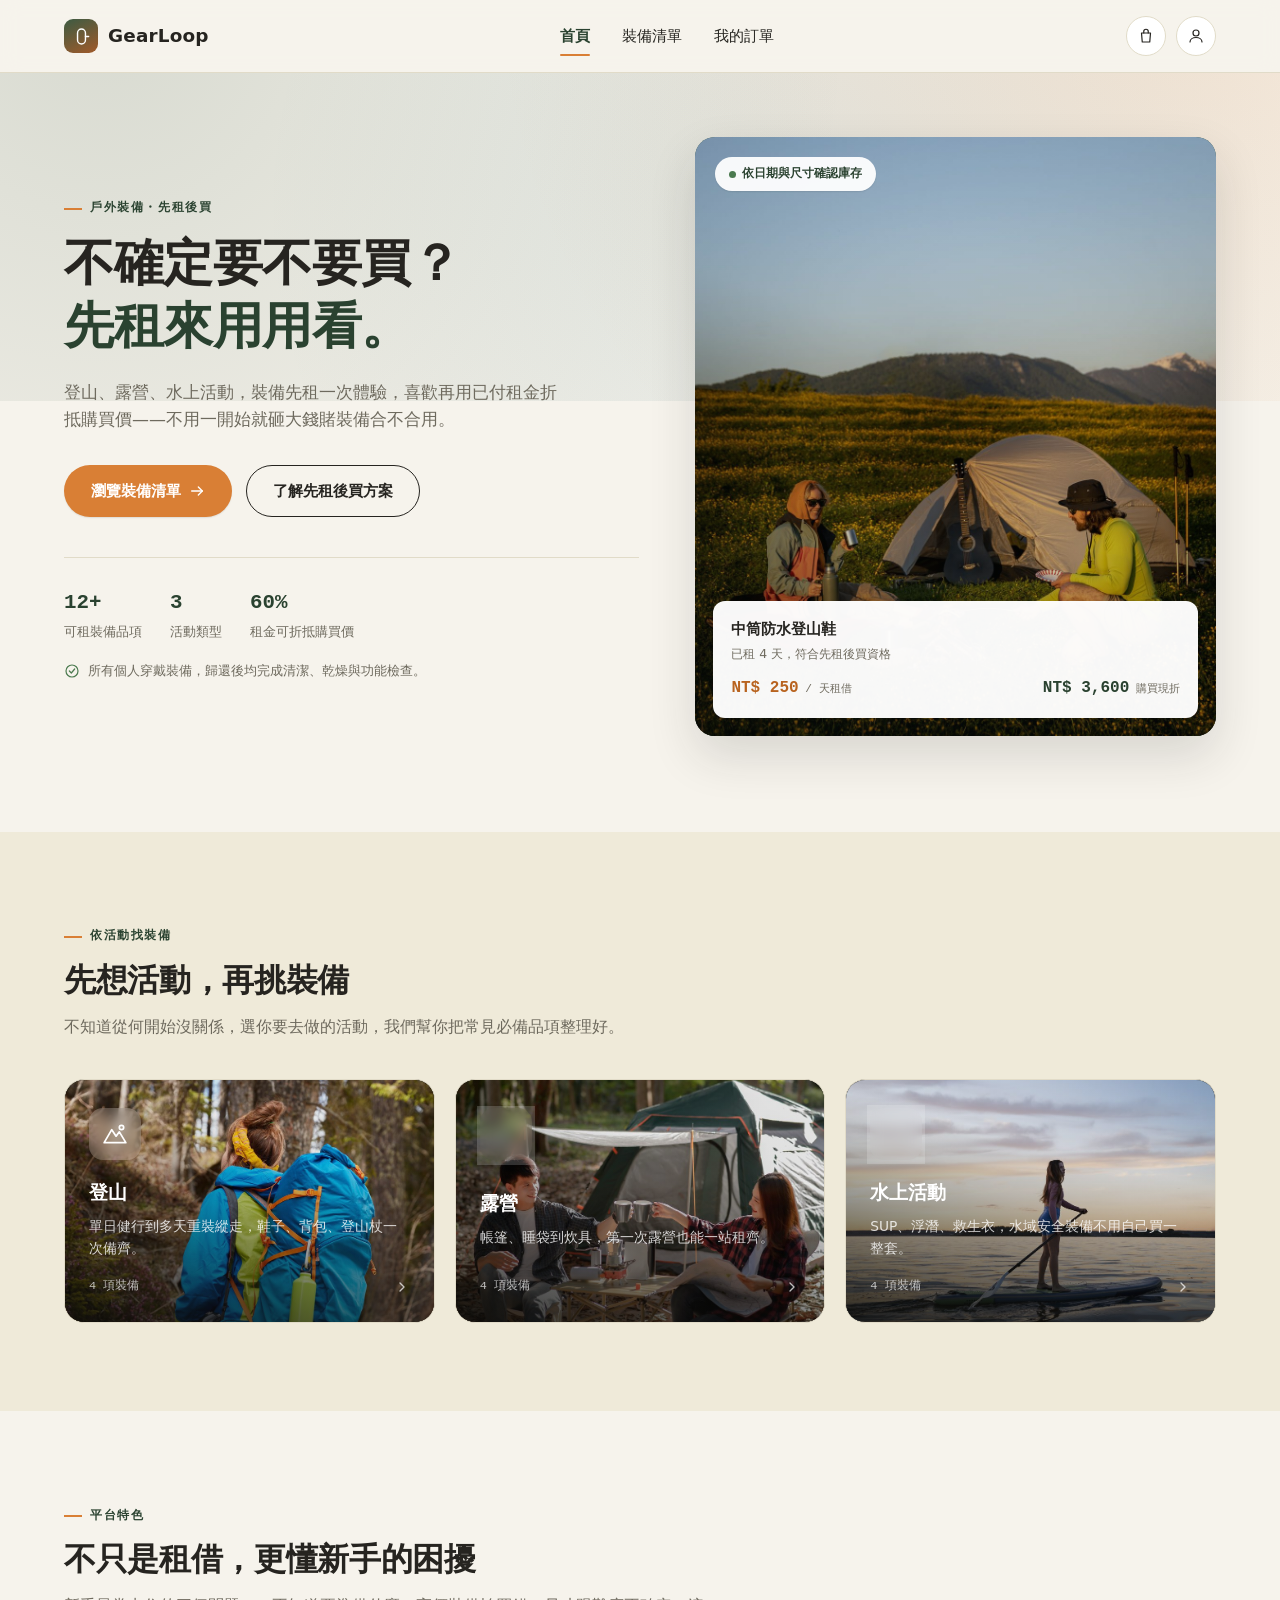
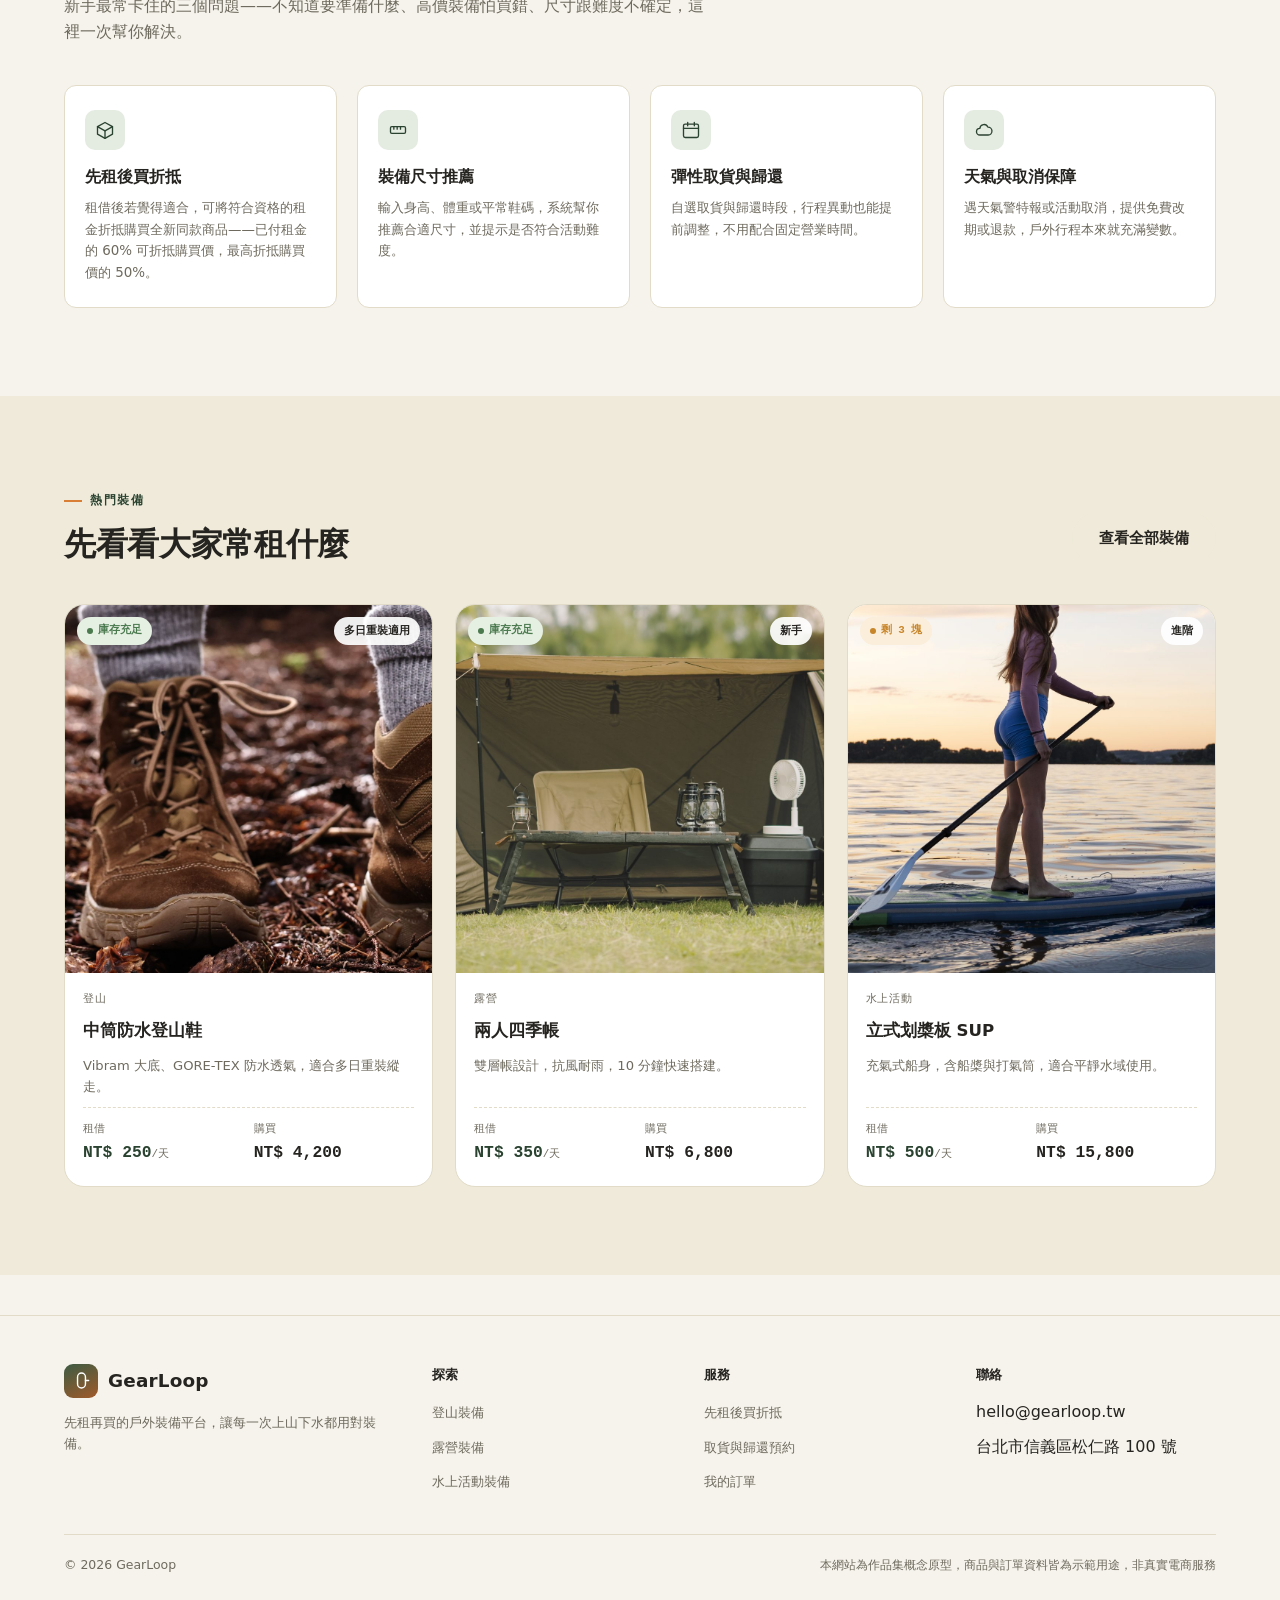
==== index.html @ 6fe9c330 "Add per-size inventory flow, hygiene trust, and a11y pass for boots Core: hiking boots now carry a r" ====
<!DOCTYPE html>
<html lang="zh-Hant">
<head>
<meta charset="UTF-8">
<meta name="viewport" content="width=device-width, initial-scale=1.0">
<link rel="icon" type="image/svg+xml" href="assets/favicon.svg">
<title>GearLoop｜戶外用品先租後買平台</title>
<meta name="description" content="登山、露營、水上活動裝備先租後買。依活動建立裝備清單、租買比價、尺寸推薦、彈性預約取還，讓你用對裝備再決定要不要買。">
<link rel="stylesheet" href="css/style.css">
</head>
<body>

<header class="site-header">
  <div class="container">
    <a href="index.html" class="brand">
      <span class="brand-mark">
        <svg viewBox="0 0 24 24" fill="none" stroke="#fff" stroke-width="1.8" stroke-linecap="round" stroke-linejoin="round"><rect x="7" y="2.5" width="10" height="19" rx="5"/><line x1="17" y1="12" x2="21" y2="12"/></svg>
      </span>
      <span>
        GearLoop
      </span>
    </a>
    <nav class="main-nav">
      <a href="index.html" class="active">首頁</a>
      <a href="gear-list.html">裝備清單</a>
      <a href="account.html">我的訂單</a>
    </nav>
    <div class="header-actions">
      <a href="checkout.html" class="icon-btn" aria-label="購物車／預約清單">
        <svg viewBox="0 0 24 24" fill="none" stroke="currentColor" stroke-width="1.6" stroke-linecap="round" stroke-linejoin="round"><path d="M6 8h12l-1 12H7z"/><path d="M9 8V6a3 3 0 0 1 6 0v2"/></svg>
        <span class="cart-count" data-cart-count>0</span>
      </a>
      <a href="account.html" class="icon-btn" aria-label="會員中心">
        <svg viewBox="0 0 24 24" fill="none" stroke="currentColor" stroke-width="1.6" stroke-linecap="round" stroke-linejoin="round"><circle cx="12" cy="8" r="4"/><path d="M4 20c0-4 4-6 8-6s8 2 8 6"/></svg>
      </a>
      <button class="menu-toggle" aria-label="開啟選單" aria-expanded="false">
        <svg viewBox="0 0 24 24" fill="none" stroke="currentColor" stroke-width="1.6" stroke-linecap="round" stroke-linejoin="round"><line x1="3" y1="6" x2="21" y2="6"/><line x1="3" y1="12" x2="21" y2="12"/><line x1="3" y1="18" x2="21" y2="18"/></svg>
      </button>
    </div>
  </div>
</header>

<main>
  <section class="hero">
    <div class="container">
      <div class="hero-copy">
        <span class="eyebrow">戶外裝備・先租後買</span>
        <h1>不確定要不要買？<br><em>先租來用用看。</em></h1>
        <p class="lede">登山、露營、水上活動，裝備先租一次體驗，喜歡再用已付租金折抵購買價——不用一開始就砸大錢賭裝備合不合用。</p>
        <div class="hero-cta-row">
          <a href="gear-list.html" class="btn btn-primary">
            瀏覽裝備清單
            <svg viewBox="0 0 24 24" fill="none" stroke="currentColor" stroke-width="2" stroke-linecap="round" stroke-linejoin="round" style="width:16px;height:16px"><line x1="4" y1="12" x2="20" y2="12"/><polyline points="14 6 20 12 14 18"/></svg>
          </a>
          <a href="#rent-to-buy" class="btn btn-outline">了解先租後買方案</a>
        </div>
        <div class="hero-trust">
          <div class="hero-trust-item"><span class="num">12+</span><span class="label">可租裝備品項</span></div>
          <div class="hero-trust-item"><span class="num">3</span><span class="label">活動類型</span></div>
          <div class="hero-trust-item"><span class="num">60%</span><span class="label">租金可折抵購買價</span></div>
        </div>
        <p class="hero-hygiene-note">
          <svg viewBox="0 0 24 24" fill="none" stroke="currentColor" stroke-width="1.8" stroke-linecap="round" stroke-linejoin="round"><circle cx="12" cy="12" r="9"/><polyline points="8 12 11 15 16 9"/></svg>
          所有個人穿戴裝備，歸還後均完成清潔、乾燥與功能檢查。
        </p>
      </div>
      <div class="hero-visual">
        <img src="assets/images/hero/hero-lifestyle.jpg" alt="營地夕陽下的登山露營情境" class="hero-photo" loading="eager">
        <div class="hero-photo-scrim"></div>
        <div class="hv-badge">
          <span class="dot"></span> 依日期與尺寸確認庫存
        </div>
        <div class="hv-card">
          <div class="hv-title">中筒防水登山鞋</div>
          <div class="hv-sub">已租 4 天，符合先租後買資格</div>
          <div class="hv-price-row">
            <div>
              <div class="hv-price">NT$ 250<span> / 天租借</span></div>
            </div>
            <div style="text-align:right">
              <div class="hv-price" style="color:var(--color-forest-dark)">NT$ 3,600<span> 購買現折</span></div>
            </div>
          </div>
        </div>
      </div>
    </div>
  </section>

  <section class="section section-alt">
    <div class="container">
      <div class="section-head">
        <span class="eyebrow">依活動找裝備</span>
        <h2>先想活動，再挑裝備</h2>
        <p>不知道從何開始沒關係，選你要去做的活動，我們幫你把常見必備品項整理好。</p>
      </div>
      <div class="activity-grid">
        <a href="gear-list.html?activity=hiking" class="activity-card has-photo" data-activity="hiking">
          <img src="assets/images/activities/activity-hiking.jpg" alt="" class="ac-photo" loading="lazy">
          <div class="ac-overlay"></div>
          <div class="ac-icon"><svg viewBox="0 0 24 24" fill="none" stroke="currentColor" stroke-width="1.6" stroke-linecap="round" stroke-linejoin="round"><path d="M2 20L9 8l4 6 3-4 6 10z"/><circle cx="18" cy="6" r="2"/></svg></div>
          <div>
            <h3>登山</h3>
            <p>單日健行到多天重裝縱走，鞋子、背包、登山杖一次備齊。</p>
          </div>
          <div class="ac-meta">
            <span>4 項裝備</span>
            <span class="ac-arrow"><svg viewBox="0 0 24 24" fill="none" stroke="currentColor" stroke-width="2" stroke-linecap="round" stroke-linejoin="round"><polyline points="9 18 15 12 9 6"/></svg></span>
          </div>
        </a>
        <a href="gear-list.html?activity=camping" class="activity-card has-photo" data-activity="camping">
          <img src="assets/images/activities/activity-camping.jpg" alt="" class="ac-photo" loading="lazy">
          <div class="ac-overlay"></div>
          <div class="ac-icon"><svg viewBox="0 0 24 24" fill="none" stroke="currentColor" stroke-width="1.6" stroke-linecap="round" stroke-linejoin="round"><path d="M3 20L12 4l9 16"/><path d="M8.5 20L12 12l3.5 8"/></svg></div>
          <div>
            <h3>露營</h3>
            <p>帳篷、睡袋到炊具，第一次露營也能一站租齊。</p>
          </div>
          <div class="ac-meta">
            <span>4 項裝備</span>
            <span class="ac-arrow"><svg viewBox="0 0 24 24" fill="none" stroke="currentColor" stroke-width="2" stroke-linecap="round" stroke-linejoin="round"><polyline points="9 18 15 12 9 6"/></svg></span>
          </div>
        </a>
        <a href="gear-list.html?activity=water" class="activity-card has-photo" data-activity="water">
          <img src="assets/images/activities/activity-water.jpg" alt="" class="ac-photo" loading="lazy">
          <div class="ac-overlay"></div>
          <div class="ac-icon"><svg viewBox="0 0 24 24" fill="none" stroke="currentColor" stroke-width="1.6" stroke-linecap="round" stroke-linejoin="round"><path d="M2 15c2-2 4-2 6 0s4 2 6 0 4-2 6 0"/><path d="M2 19c2-2 4-2 6 0s4 2 6 0 4-2 6 0"/></svg></div>
          <div>
            <h3>水上活動</h3>
            <p>SUP、浮潛、救生衣，水域安全裝備不用自己買一整套。</p>
          </div>
          <div class="ac-meta">
            <span>4 項裝備</span>
            <span class="ac-arrow"><svg viewBox="0 0 24 24" fill="none" stroke="currentColor" stroke-width="2" stroke-linecap="round" stroke-linejoin="round"><polyline points="9 18 15 12 9 6"/></svg></span>
          </div>
        </a>
      </div>
    </div>
  </section>

  <section class="section" id="rent-to-buy">
    <div class="container">
      <div class="section-head">
        <span class="eyebrow">平台特色</span>
        <h2>不只是租借，更懂新手的困擾</h2>
        <p>新手最常卡住的三個問題——不知道要準備什麼、高價裝備怕買錯、尺寸跟難度不確定，這裡一次幫你解決。</p>
      </div>
      <div class="feature-grid">
        <div class="feature-card">
          <div class="fc-icon"><svg viewBox="0 0 24 24" fill="none" stroke="currentColor" stroke-width="1.6" stroke-linecap="round" stroke-linejoin="round"><path d="M3 8l9-5 9 5-9 5-9-5z"/><path d="M3 8v9l9 5 9-5V8"/><line x1="12" y1="13" x2="12" y2="22"/></svg></div>
          <h3>先租後買折抵</h3>
          <p>租借後若覺得適合，可將符合資格的租金折抵購買全新同款商品——已付租金的 60% 可折抵購買價，最高折抵購買價的 50%。</p>
        </div>
        <div class="feature-card">
          <div class="fc-icon"><svg viewBox="0 0 24 24" fill="none" stroke="currentColor" stroke-width="1.6" stroke-linecap="round" stroke-linejoin="round"><rect x="3" y="8" width="18" height="8" rx="1.5"/><line x1="7" y1="8" x2="7" y2="11"/><line x1="11" y1="8" x2="11" y2="11"/><line x1="15" y1="8" x2="15" y2="11"/></svg></div>
          <h3>裝備尺寸推薦</h3>
          <p>輸入身高、體重或平常鞋碼，系統幫你推薦合適尺寸，並提示是否符合活動難度。</p>
        </div>
        <div class="feature-card">
          <div class="fc-icon"><svg viewBox="0 0 24 24" fill="none" stroke="currentColor" stroke-width="1.6" stroke-linecap="round" stroke-linejoin="round"><rect x="3" y="5" width="18" height="16" rx="2"/><line x1="3" y1="10" x2="21" y2="10"/><line x1="8" y1="3" x2="8" y2="7"/><line x1="16" y1="3" x2="16" y2="7"/></svg></div>
          <h3>彈性取貨與歸還</h3>
          <p>自選取貨與歸還時段，行程異動也能提前調整，不用配合固定營業時間。</p>
        </div>
        <div class="feature-card">
          <div class="fc-icon"><svg viewBox="0 0 24 24" fill="none" stroke="currentColor" stroke-width="1.6" stroke-linecap="round" stroke-linejoin="round"><path d="M7 18a4 4 0 0 1 0-8 5 5 0 0 1 9.6-1.5A4.5 4.5 0 0 1 17 18H7z"/></svg></div>
          <h3>天氣與取消保障</h3>
          <p>遇天氣警特報或活動取消，提供免費改期或退款，戶外行程本來就充滿變數。</p>
        </div>
      </div>
    </div>
  </section>

  <section class="section section-alt">
    <div class="container">
      <div class="section-head-row" style="margin-bottom: 40px;">
        <div class="section-head" style="margin-bottom:0">
          <span class="eyebrow">熱門裝備</span>
          <h2>先看看大家常租什麼</h2>
        </div>
        <a href="gear-list.html" class="btn btn-ghost">查看全部裝備</a>
      </div>
      <div class="gear-grid" id="homeGearGrid"></div>
    </div>
  </section>
</main>

<footer class="site-footer">
  <div class="container">
    <div class="footer-grid">
      <div class="footer-col">
        <div class="brand" style="margin-bottom:14px">
          <span class="brand-mark">
            <svg viewBox="0 0 24 24" fill="none" stroke="#fff" stroke-width="1.8" stroke-linecap="round" stroke-linejoin="round"><rect x="7" y="2.5" width="10" height="19" rx="5"/><line x1="17" y1="12" x2="21" y2="12"/></svg>
          </span>
          <span>GearLoop</span>
        </div>
        <p>先租再買的戶外裝備平台，讓每一次上山下水都用對裝備。</p>
      </div>
      <div class="footer-col">
        <h4>探索</h4>
        <ul>
          <li><a href="gear-list.html?activity=hiking">登山裝備</a></li>
          <li><a href="gear-list.html?activity=camping">露營裝備</a></li>
          <li><a href="gear-list.html?activity=water">水上活動裝備</a></li>
        </ul>
      </div>
      <div class="footer-col">
        <h4>服務</h4>
        <ul>
          <li><a href="index.html#rent-to-buy">先租後買折抵</a></li>
          <li><a href="checkout.html">取貨與歸還預約</a></li>
          <li><a href="account.html">我的訂單</a></li>
        </ul>
      </div>
      <div class="footer-col">
        <h4>聯絡</h4>
        <ul>
          <li>hello@gearloop.tw</li>
          <li>台北市信義區松仁路 100 號</li>
        </ul>
      </div>
    </div>
    <div class="footer-bottom">
      <span>© 2026 GearLoop</span>
      <span>本網站為作品集概念原型，商品與訂單資料皆為示範用途，非真實電商服務</span>
    </div>
  </div>
</footer>

<script src="js/icons.js"></script>
<script src="js/data.js"></script>
<script src="js/main.js"></script>
<script>
  function gearCardHTML(item) {
    const activity = getActivityById(item.activity);
    const status = stockStatus(item.stock, item.unit);
    return `
      <a href="product.html?id=${item.id}" class="gear-card">
        <div class="gear-thumb${item.photo ? ' has-photo' : ''}" data-activity="${item.activity}">
          ${item.photo ? `<img src="${item.photo}" alt="${item.name}" loading="lazy">` : svgIcon(item.icon)}
          <span class="stock-badge ${status.key}">${status.label}</span>
          <span class="difficulty-badge">${item.difficulty}</span>
        </div>
        <div class="gear-body">
          <span class="gear-activity-tag">${activity.name}</span>
          <h3>${item.name}</h3>
          <p class="gear-desc">${item.desc}</p>
          <div class="price-compare">
            <div class="price-block rent">
              <div class="pb-label">租借</div>
              <div class="pb-value">${formatCurrency(item.rentPricePerDay)}<span class="pb-unit">/天</span></div>
            </div>
            <div class="price-block buy">
              <div class="pb-label">購買</div>
              <div class="pb-value">${formatCurrency(item.buyPrice)}</div>
            </div>
          </div>
        </div>
      </a>
    `;
  }

  const featuredIds = ['hiking-boots', 'tent-2p', 'sup-board'];
  document.getElementById('homeGearGrid').innerHTML = featuredIds
    .map((id) => gearCardHTML(getGearById(id)))
    .join('');
</script>
</body>
</html>
---- css/style.css ----
/* ==========================================================================
   Design tokens
   ========================================================================== */
:root {
  --font-body: "Noto Sans TC", "PingFang TC", "Microsoft JhengHei", system-ui, sans-serif;
  --font-mono: "JetBrains Mono", ui-monospace, "SFMono-Regular", monospace;

  --color-bg: #F6F3EC;
  --color-surface: #FFFFFF;
  --color-surface-alt: #EFEAD9;
  --color-text: #262420;
  --color-muted: #6E6A5E;
  --color-border: #E1DBC8;

  --color-forest: #3C5B43;
  --color-forest-dark: #2A4230;
  --color-forest-soft: #E4EBE1;

  --color-hike: #A15A2A;
  --color-hike-soft: #F3E5D6;

  --color-water: #2C6E7F;
  --color-water-soft: #E1EDEE;

  --color-accent: #D97F35;
  --color-accent-dark: #B8631F;

  --color-success: #4B7A4F;
  --color-success-soft: #E5EFE2;
  --color-warning: #C8862B;
  --color-warning-soft: #FBEEDA;
  --color-danger: #B0472F;
  --color-danger-soft: #F6E4DE;

  --radius-sm: 6px;
  --radius-md: 12px;
  --radius-lg: 20px;

  --shadow-sm: 0 1px 2px rgba(38, 36, 32, 0.06), 0 1px 1px rgba(38, 36, 32, 0.04);
  --shadow-md: 0 8px 24px rgba(38, 36, 32, 0.08);
  --shadow-lg: 0 20px 48px rgba(38, 36, 32, 0.14);

  --container: 1200px;
}

/* ==========================================================================
   Reset
   ========================================================================== */
*, *::before, *::after { box-sizing: border-box; }
html { -webkit-text-size-adjust: 100%; scroll-behavior: smooth; }
body {
  margin: 0;
  font-family: var(--font-body);
  background: var(--color-bg);
  color: var(--color-text);
  line-height: 1.6;
  -webkit-font-smoothing: antialiased;
}
img { max-width: 100%; display: block; }
a { color: inherit; text-decoration: none; }
ul { margin: 0; padding: 0; list-style: none; }
h1, h2, h3, h4, p { margin: 0; }
button, input, select { font: inherit; color: inherit; }
button { cursor: pointer; }

.container {
  width: 100%;
  max-width: var(--container);
  margin: 0 auto;
  padding: 0 24px;
}

.visually-hidden {
  position: absolute;
  width: 1px; height: 1px;
  overflow: hidden;
  clip: rect(0 0 0 0);
  white-space: nowrap;
}

/* ==========================================================================
   Header
   ========================================================================== */
.site-header {
  position: sticky;
  top: 0;
  z-index: 100;
  background: rgba(246, 243, 236, 0.92);
  backdrop-filter: blur(10px);
  border-bottom: 1px solid var(--color-border);
}
.site-header .container {
  display: flex;
  align-items: center;
  justify-content: space-between;
  height: 72px;
}
.brand {
  display: flex;
  align-items: center;
  gap: 10px;
  font-weight: 700;
  font-size: 1.15rem;
  letter-spacing: 0.01em;
}
.brand-mark {
  width: 34px; height: 34px;
  border-radius: 9px;
  background: linear-gradient(155deg, var(--color-forest), var(--color-hike));
  display: flex;
  align-items: center;
  justify-content: center;
  flex-shrink: 0;
}
.brand-mark svg { width: 19px; height: 19px; stroke: #fff; }

.main-nav {
  display: flex;
  align-items: center;
  gap: 32px;
}
.main-nav a {
  font-size: 0.95rem;
  color: var(--color-text);
  position: relative;
  padding: 4px 0;
}
.main-nav a.active { color: var(--color-forest-dark); font-weight: 700; }
.main-nav a.active::after {
  content: "";
  position: absolute;
  left: 0; right: 0; bottom: -4px;
  height: 2px;
  background: var(--color-accent);
  border-radius: 2px;
}

.header-actions { display: flex; align-items: center; gap: 10px; }
.icon-btn {
  width: 40px; height: 40px;
  border-radius: 50%;
  border: 1px solid var(--color-border);
  background: var(--color-surface);
  display: flex; align-items: center; justify-content: center;
  position: relative;
}
.icon-btn svg { width: 18px; height: 18px; stroke: var(--color-text); }
.cart-count {
  position: absolute;
  top: -4px; right: -4px;
  background: var(--color-accent);
  color: #fff;
  font-family: var(--font-mono);
  font-size: 0.62rem;
  min-width: 17px; height: 17px;
  border-radius: 50%;
  display: flex; align-items: center; justify-content: center;
  padding: 0 3px;
}

.menu-toggle {
  display: none;
  width: 40px; height: 40px;
  border-radius: 50%;
  border: 1px solid var(--color-border);
  background: var(--color-surface);
  align-items: center;
  justify-content: center;
}
.menu-toggle svg { width: 18px; height: 18px; stroke: var(--color-text); }

/* ==========================================================================
   Buttons
   ========================================================================== */
.btn {
  display: inline-flex;
  align-items: center;
  justify-content: center;
  gap: 8px;
  padding: 13px 26px;
  border-radius: 999px;
  font-size: 0.95rem;
  font-weight: 700;
  border: 1px solid transparent;
  transition: transform 0.15s ease, box-shadow 0.15s ease, background 0.15s ease;
  white-space: nowrap;
}
.btn:active { transform: translateY(1px); }
.btn-primary { background: var(--color-accent); color: #fff; box-shadow: var(--shadow-sm); }
.btn-primary:hover { background: var(--color-accent-dark); }
.btn-forest { background: var(--color-forest); color: #fff; }
.btn-forest:hover { background: var(--color-forest-dark); }
.btn-outline { background: transparent; border-color: var(--color-text); color: var(--color-text); }
.btn-outline:hover { background: var(--color-text); color: #fff; }
.btn-ghost { background: var(--color-surface-alt); color: var(--color-text); }
.btn-ghost:hover { background: var(--color-border); }
.btn-block { width: 100%; }
.btn-sm { padding: 9px 18px; font-size: 0.85rem; }
.btn[disabled] { opacity: 0.5; cursor: not-allowed; }

/* ==========================================================================
   Sections
   ========================================================================== */
.section { padding: 88px 0; }
.section-alt { background: var(--color-surface-alt); }
.section-tight { padding: 56px 0; }

.section-head { max-width: 640px; margin: 0 0 40px; }
.eyebrow {
  font-family: var(--font-mono);
  font-size: 0.72rem;
  font-weight: 600;
  letter-spacing: 0.14em;
  text-transform: uppercase;
  color: var(--color-forest-dark);
  display: inline-flex;
  align-items: center;
  gap: 8px;
  margin-bottom: 14px;
}
.eyebrow::before { content: ""; width: 18px; height: 2px; background: var(--color-accent); display: inline-block; }
.section-head h2 { font-size: 2rem; line-height: 1.25; letter-spacing: -0.01em; }
.section-head p { margin-top: 14px; color: var(--color-muted); font-size: 1rem; }
.section-head-row {
  display: flex;
  align-items: flex-end;
  justify-content: space-between;
  gap: 24px;
  flex-wrap: wrap;
}

/* ==========================================================================
   Hero
   ========================================================================== */
.hero {
  position: relative;
  padding: 64px 0 96px;
  overflow: hidden;
}
.hero::before {
  content: "";
  position: absolute;
  inset: -20% -10% auto -10%;
  height: 480px;
  background:
    radial-gradient(circle at 15% 20%, rgba(60, 91, 67, 0.16), transparent 55%),
    radial-gradient(circle at 85% 10%, rgba(217, 127, 53, 0.14), transparent 50%),
    radial-gradient(circle at 60% 60%, rgba(44, 110, 127, 0.10), transparent 55%);
  pointer-events: none;
}
.hero .container {
  position: relative;
  display: grid;
  grid-template-columns: 1.05fr 0.95fr;
  gap: 56px;
  align-items: center;
}
.hero-copy h1 {
  font-size: clamp(2.1rem, 4vw, 3.1rem);
  line-height: 1.28;
  letter-spacing: -0.01em;
  font-weight: 800;
}
.hero-copy h1 em { color: var(--color-forest-dark); font-style: normal; }
.hero-copy p.lede {
  margin-top: 20px;
  font-size: 1.06rem;
  color: var(--color-muted);
  max-width: 46ch;
}
.hero-cta-row { display: flex; gap: 14px; margin-top: 32px; flex-wrap: wrap; }
.hero-trust {
  display: flex;
  gap: 28px;
  margin-top: 40px;
  padding-top: 28px;
  border-top: 1px solid var(--color-border);
  flex-wrap: wrap;
}
.hero-trust-item { display: flex; flex-direction: column; gap: 2px; }
.hero-trust-item .num { font-family: var(--font-mono); font-weight: 700; font-size: 1.3rem; color: var(--color-forest-dark); }
.hero-trust-item .label { font-size: 0.8rem; color: var(--color-muted); }

.hero-hygiene-note {
  display: flex;
  align-items: center;
  gap: 8px;
  margin-top: 18px;
  font-size: 0.82rem;
  color: var(--color-muted);
}
.hero-hygiene-note svg { width: 16px; height: 16px; stroke: var(--color-success); flex-shrink: 0; }

.hero-visual {
  position: relative;
  aspect-ratio: 4 / 4.6;
  border-radius: var(--radius-lg);
  background: linear-gradient(160deg, var(--color-forest) 0%, #294636 55%, #1d3226 100%);
  overflow: hidden;
  box-shadow: var(--shadow-lg);
}
.hero-visual .hero-photo {
  position: absolute;
  inset: 0;
  width: 100%;
  height: 100%;
  object-fit: cover;
}
.hero-visual .hero-photo-scrim {
  position: absolute;
  inset: 0;
  background: linear-gradient(200deg, rgba(15, 20, 15, 0.05) 40%, rgba(10, 15, 10, 0.55) 100%);
}
.hero-visual .terrain {
  position: absolute; inset: 0;
  opacity: 0.55;
}
.hero-visual .hv-badge {
  position: absolute;
  top: 20px; left: 20px;
  background: rgba(255,255,255,0.94);
  border-radius: 999px;
  padding: 8px 14px;
  font-family: var(--font-mono);
  font-size: 0.72rem;
  font-weight: 600;
  color: var(--color-forest-dark);
  display: flex; align-items: center; gap: 6px;
  box-shadow: var(--shadow-sm);
}
.hv-badge .dot { width: 7px; height: 7px; border-radius: 50%; background: var(--color-success); }
.hero-visual .hv-card {
  position: absolute;
  right: 18px;
  bottom: 18px;
  left: 18px;
  background: rgba(255,255,255,0.97);
  border-radius: var(--radius-md);
  padding: 16px 18px;
  box-shadow: var(--shadow-md);
}
.hv-card .hv-title { font-weight: 700; font-size: 0.95rem; }
.hv-card .hv-sub { font-size: 0.78rem; color: var(--color-muted); margin-top: 3px; }
.hv-card .hv-price-row { display: flex; justify-content: space-between; align-items: baseline; margin-top: 12px; }
.hv-card .hv-price { font-family: var(--font-mono); font-weight: 700; color: var(--color-accent-dark); }
.hv-card .hv-price span { font-size: 0.7rem; color: var(--color-muted); font-weight: 400; }

/* ==========================================================================
   Activity cards
   ========================================================================== */
.activity-grid {
  display: grid;
  grid-template-columns: repeat(3, 1fr);
  gap: 20px;
}
.activity-card {
  position: relative;
  border-radius: var(--radius-lg);
  padding: 28px 24px 26px;
  min-height: 220px;
  display: flex;
  flex-direction: column;
  justify-content: space-between;
  overflow: hidden;
  border: 1px solid var(--color-border);
  transition: transform 0.18s ease, box-shadow 0.18s ease;
}
.activity-card:hover { transform: translateY(-4px); box-shadow: var(--shadow-md); }
.activity-card[data-activity="hiking"] { background: linear-gradient(160deg, var(--color-hike-soft), #fff 70%); }
.activity-card[data-activity="camping"] { background: linear-gradient(160deg, var(--color-forest-soft), #fff 70%); }
.activity-card[data-activity="water"] { background: linear-gradient(160deg, var(--color-water-soft), #fff 70%); }
.activity-card .ac-icon {
  width: 52px; height: 52px;
  border-radius: 14px;
  display: flex; align-items: center; justify-content: center;
  background: rgba(255,255,255,0.75);
  box-shadow: var(--shadow-sm);
}
.activity-card .ac-icon svg { width: 26px; height: 26px; }
.activity-card[data-activity="hiking"] .ac-icon svg { stroke: var(--color-hike); }
.activity-card[data-activity="camping"] .ac-icon svg { stroke: var(--color-forest); }
.activity-card[data-activity="water"] .ac-icon svg { stroke: var(--color-water); }
.activity-card h3 { font-size: 1.2rem; margin-top: 18px; }
.activity-card p { font-size: 0.86rem; color: var(--color-muted); margin-top: 6px; }
.activity-card .ac-meta {
  margin-top: 18px;
  display: flex;
  justify-content: space-between;
  align-items: center;
  font-family: var(--font-mono);
  font-size: 0.74rem;
  color: var(--color-muted);
}
.activity-card .ac-arrow { display: inline-flex; }
.activity-card .ac-arrow svg { width: 16px; height: 16px; transition: transform 0.15s ease; }
.activity-card:hover .ac-arrow svg { transform: translateX(3px); }

.activity-card.has-photo { background: #14140f; color: #fff; }
.activity-card.has-photo .ac-photo {
  position: absolute;
  inset: 0;
  width: 100%;
  height: 100%;
  object-fit: cover;
  z-index: 0;
  transition: transform 0.4s ease;
}
.activity-card.has-photo:hover .ac-photo { transform: scale(1.05); }
.activity-card.has-photo .ac-overlay {
  position: absolute;
  inset: 0;
  z-index: 1;
  background: linear-gradient(195deg, rgba(15, 15, 13, 0.08) 32%, rgba(12, 12, 10, 0.86) 100%);
}
.activity-card.has-photo .ac-icon,
.activity-card.has-photo h3,
.activity-card.has-photo p,
.activity-card.has-photo .ac-meta {
  position: relative;
  z-index: 2;
}
.activity-card.has-photo .ac-icon { background: rgba(255, 255, 255, 0.18); backdrop-filter: blur(6px); }
.activity-card.has-photo .ac-icon svg { stroke: #fff; }
.activity-card.has-photo p { color: rgba(255, 255, 255, 0.8); }
.activity-card.has-photo .ac-meta { color: rgba(255, 255, 255, 0.72); }

/* ==========================================================================
   Feature list (value props)
   ========================================================================== */
.feature-grid {
  display: grid;
  grid-template-columns: repeat(4, 1fr);
  gap: 20px;
}
.feature-card {
  background: var(--color-surface);
  border: 1px solid var(--color-border);
  border-radius: var(--radius-md);
  padding: 24px 20px;
}
.feature-card .fc-icon {
  width: 40px; height: 40px;
  border-radius: 10px;
  background: var(--color-forest-soft);
  display: flex; align-items: center; justify-content: center;
  margin-bottom: 14px;
}
.feature-card .fc-icon svg { width: 20px; height: 20px; stroke: var(--color-forest-dark); }
.feature-card h3 { font-size: 1rem; }
.feature-card p { font-size: 0.84rem; color: var(--color-muted); margin-top: 8px; }

/* ==========================================================================
   Tabs (activity filter)
   ========================================================================== */
.filter-bar {
  display: flex;
  align-items: center;
  justify-content: space-between;
  gap: 20px;
  flex-wrap: wrap;
  margin-bottom: 32px;
}
.tab-group {
  display: inline-flex;
  gap: 6px;
  background: var(--color-surface-alt);
  padding: 6px;
  border-radius: 999px;
}
.tab-btn {
  border: none;
  background: transparent;
  padding: 9px 18px;
  border-radius: 999px;
  font-size: 0.88rem;
  font-weight: 600;
  color: var(--color-muted);
}
.tab-btn.active { background: var(--color-forest); color: #fff; }
.result-count { font-family: var(--font-mono); font-size: 0.8rem; color: var(--color-muted); }

.sort-select {
  border: 1px solid var(--color-border);
  background: var(--color-surface);
  border-radius: 999px;
  padding: 9px 16px;
  font-size: 0.85rem;
}

/* ==========================================================================
   Gear cards
   ========================================================================== */
.gear-grid {
  display: grid;
  grid-template-columns: repeat(3, 1fr);
  gap: 22px;
}
.gear-card {
  background: var(--color-surface);
  border: 1px solid var(--color-border);
  border-radius: var(--radius-lg);
  overflow: hidden;
  display: flex;
  flex-direction: column;
  transition: box-shadow 0.18s ease, transform 0.18s ease;
}
.gear-card:hover { box-shadow: var(--shadow-md); transform: translateY(-3px); }
.gear-thumb {
  position: relative;
  aspect-ratio: 4 / 3;
  display: flex;
  align-items: center;
  justify-content: center;
}
.gear-thumb svg { width: 44%; height: 44%; }
.gear-thumb[data-activity="hiking"] { background: linear-gradient(155deg, var(--color-hike-soft), #f8f2ea); }
.gear-thumb[data-activity="camping"] { background: linear-gradient(155deg, var(--color-forest-soft), #f2f6f0); }
.gear-thumb[data-activity="water"] { background: linear-gradient(155deg, var(--color-water-soft), #eef5f6); }
.gear-thumb[data-activity="hiking"] svg { stroke: var(--color-hike); }
.gear-thumb[data-activity="camping"] svg { stroke: var(--color-forest); }
.gear-thumb[data-activity="water"] svg { stroke: var(--color-water); }

.gear-thumb.has-photo { background: var(--color-surface-alt); }
.gear-thumb.has-photo img {
  width: 100%;
  height: 100%;
  object-fit: cover;
}

.stock-badge {
  position: absolute;
  top: 12px; left: 12px;
  font-family: var(--font-mono);
  font-size: 0.68rem;
  font-weight: 600;
  padding: 5px 10px;
  border-radius: 999px;
  display: inline-flex;
  align-items: center;
  gap: 5px;
}
.stock-badge::before { content: ""; width: 6px; height: 6px; border-radius: 50%; }
.stock-badge.in-stock { background: var(--color-success-soft); color: var(--color-success); }
.stock-badge.in-stock::before { background: var(--color-success); }
.stock-badge.low-stock { background: var(--color-warning-soft); color: var(--color-warning); }
.stock-badge.low-stock::before { background: var(--color-warning); }
.stock-badge.out-stock { background: var(--color-danger-soft); color: var(--color-danger); }
.stock-badge.out-stock::before { background: var(--color-danger); }

.difficulty-badge {
  position: absolute;
  top: 12px; right: 12px;
  background: rgba(255,255,255,0.92);
  font-size: 0.68rem;
  font-weight: 600;
  padding: 5px 10px;
  border-radius: 999px;
  color: var(--color-text);
  white-space: nowrap;
  max-width: calc(100% - 24px);
  overflow: hidden;
  text-overflow: ellipsis;
}

.gear-body { padding: 18px 18px 20px; display: flex; flex-direction: column; gap: 10px; flex: 1; }
.gear-activity-tag { font-family: var(--font-mono); font-size: 0.68rem; letter-spacing: 0.06em; color: var(--color-muted); text-transform: uppercase; }
.gear-body h3 { font-size: 1.04rem; }
.gear-desc { font-size: 0.82rem; color: var(--color-muted); }

.price-compare {
  display: flex;
  gap: 10px;
  margin-top: auto;
  padding-top: 12px;
  border-top: 1px dashed var(--color-border);
}
.price-block { flex: 1; }
.price-block .pb-label { font-size: 0.7rem; color: var(--color-muted); }
.price-block .pb-value { font-family: var(--font-mono); font-weight: 700; font-size: 1.02rem; margin-top: 2px; }
.price-block.rent .pb-value { color: var(--color-forest-dark); }
.price-block.buy .pb-value { color: var(--color-text); }
.price-block .pb-unit { font-size: 0.68rem; font-weight: 400; color: var(--color-muted); }

.gear-card-footer { padding: 0 18px 18px; }

/* ==========================================================================
   Badges / tags generic
   ========================================================================== */
.tag {
  display: inline-flex;
  align-items: center;
  gap: 6px;
  font-size: 0.74rem;
  font-weight: 600;
  padding: 4px 10px;
  border-radius: 999px;
  background: var(--color-surface-alt);
  color: var(--color-text);
}

/* ==========================================================================
   Product detail page
   ========================================================================== */
.product-layout {
  display: grid;
  grid-template-columns: 1.05fr 0.95fr;
  gap: 56px;
  align-items: flex-start;
}
.product-gallery-main {
  aspect-ratio: 1 / 1;
  border-radius: var(--radius-lg);
  display: flex; align-items: center; justify-content: center;
  position: relative;
  overflow: hidden;
}
.product-gallery-main svg { width: 40%; height: 40%; }
.product-gallery-main.has-photo img {
  width: 100%;
  height: 100%;
  object-fit: cover;
}
.product-thumbs { display: flex; gap: 10px; margin-top: 12px; }
.product-thumb {
  width: 64px; height: 64px;
  border-radius: var(--radius-sm);
  border: 2px solid transparent;
  display: flex; align-items: center; justify-content: center;
}
.product-thumb.active { border-color: var(--color-forest); }
.product-thumb svg { width: 46%; height: 46%; }

.product-info .breadcrumb { font-size: 0.8rem; color: var(--color-muted); margin-bottom: 14px; }
.product-info .breadcrumb a { color: var(--color-muted); }
.product-info .breadcrumb a:hover { color: var(--color-text); }
.product-info h1 { font-size: 1.8rem; line-height: 1.3; }
.product-tags { display: flex; gap: 8px; margin-top: 12px; flex-wrap: wrap; }
.product-info .lede { color: var(--color-muted); margin-top: 14px; font-size: 0.94rem; }

.mode-toggle {
  display: inline-flex;
  margin-top: 24px;
  background: var(--color-surface-alt);
  border-radius: 999px;
  padding: 5px;
  gap: 4px;
}
.mode-btn {
  border: none;
  background: transparent;
  padding: 10px 22px;
  border-radius: 999px;
  font-weight: 700;
  font-size: 0.88rem;
  color: var(--color-muted);
}
.mode-btn.active { background: var(--color-forest); color: #fff; }

.price-panel {
  margin-top: 20px;
  border: 1px solid var(--color-border);
  border-radius: var(--radius-md);
  padding: 20px;
  background: var(--color-surface);
}
.price-panel .pp-row { display: flex; justify-content: space-between; align-items: center; }
.price-panel .pp-total .pp-num { font-family: var(--font-mono); font-size: 1.7rem; font-weight: 800; color: var(--color-accent-dark); }
.price-panel .pp-total .pp-unit { font-size: 0.78rem; color: var(--color-muted); }
.price-panel .pp-note { font-size: 0.78rem; color: var(--color-muted); margin-top: 6px; }

.form-row { margin-top: 18px; }
.form-row label { display: block; font-size: 0.82rem; font-weight: 600; margin-bottom: 8px; }
.date-range { display: flex; gap: 12px; }
.date-range .field { flex: 1; }
input[type="date"], input[type="number"], select.input {
  width: 100%;
  border: 1px solid var(--color-border);
  background: var(--color-surface);
  border-radius: var(--radius-sm);
  padding: 11px 12px;
  font-size: 0.92rem;
}
.field-hint { font-size: 0.74rem; color: var(--color-muted); margin-top: 6px; }

.size-tool {
  margin-top: 8px;
  border: 1px solid var(--color-border);
  border-radius: var(--radius-md);
  padding: 18px;
  background: var(--color-surface-alt);
}
.size-tool-grid { display: grid; grid-template-columns: 1fr 1fr; gap: 12px; }
.size-result {
  margin-top: 14px;
  padding: 14px 16px;
  border-radius: var(--radius-sm);
  background: var(--color-surface);
  border: 1px solid var(--color-border);
  display: none;
}
.size-result.show { display: block; }
.size-result .sr-badge {
  font-family: var(--font-mono);
  font-weight: 800;
  font-size: 1.3rem;
  color: var(--color-forest-dark);
}
.size-result p { font-size: 0.82rem; color: var(--color-muted); margin-top: 4px; }

.stock-status-row {
  display: flex;
  align-items: center;
  gap: 8px;
  margin-top: 18px;
  font-size: 0.85rem;
}

.cta-row { display: flex; gap: 12px; margin-top: 24px; }

.boot-extras { margin-top: 44px; display: flex; flex-direction: column; gap: 32px; }
.boot-extras .spec-table { margin-top: 0; }

.spec-table { margin-top: 44px; }
.spec-table table { width: 100%; border-collapse: collapse; }
.spec-table td { padding: 12px 0; border-bottom: 1px solid var(--color-border); font-size: 0.88rem; }
.spec-table td:first-child { color: var(--color-muted); width: 160px; }

/* ==========================================================================
   Checkout page
   ========================================================================== */
.checkout-layout {
  display: grid;
  grid-template-columns: 1.4fr 1fr;
  gap: 40px;
  align-items: flex-start;
}
.panel {
  background: var(--color-surface);
  border: 1px solid var(--color-border);
  border-radius: var(--radius-lg);
  padding: 26px;
  margin-bottom: 20px;
}
.panel h2 { font-size: 1.1rem; }
.panel-desc { font-size: 0.82rem; color: var(--color-muted); margin-top: 4px; }

.radio-card-group { display: grid; grid-template-columns: 1fr 1fr; gap: 12px; margin-top: 16px; }
.radio-card {
  border: 1px solid var(--color-border);
  border-radius: var(--radius-md);
  padding: 14px 16px;
  cursor: pointer;
  position: relative;
}
.radio-card input { position: absolute; opacity: 0; }
.radio-card.selected { border-color: var(--color-forest); background: var(--color-forest-soft); }
.radio-card .rc-title { font-weight: 700; font-size: 0.9rem; }
.radio-card .rc-sub { font-size: 0.76rem; color: var(--color-muted); margin-top: 3px; }

.policy-banner {
  display: flex;
  gap: 14px;
  padding: 18px;
  border-radius: var(--radius-md);
  background: var(--color-water-soft);
  border: 1px solid rgba(44, 110, 127, 0.22);
}
.policy-banner .pb-icon {
  width: 34px; height: 34px;
  border-radius: 9px;
  background: rgba(255,255,255,0.7);
  display: flex; align-items: center; justify-content: center;
  flex-shrink: 0;
}
.policy-banner .pb-icon svg { width: 18px; height: 18px; stroke: var(--color-water); }
.policy-banner h3 { font-size: 0.92rem; color: var(--color-water); }
.policy-banner ul { margin-top: 8px; display: flex; flex-direction: column; gap: 6px; }
.policy-banner li { font-size: 0.8rem; color: var(--color-text); padding-left: 14px; position: relative; }
.policy-banner li::before { content: "—"; position: absolute; left: 0; color: var(--color-water); }
.policy-banner > div > p { font-size: 0.85rem; color: var(--color-text); margin-top: 8px; line-height: 1.6; }
.policy-banner > div > p:first-of-type { margin-top: 6px; }

.policy-banner.tone-success { background: var(--color-success-soft); border-color: rgba(75, 122, 79, 0.25); }
.policy-banner.tone-success .pb-icon svg { stroke: var(--color-success); }
.policy-banner.tone-success h3 { color: var(--color-success); }
.policy-banner.tone-success li::before { color: var(--color-success); }

.checkbox-row {
  display: flex;
  align-items: flex-start;
  gap: 10px;
  margin-top: 16px;
  font-size: 0.84rem;
  line-height: 1.5;
  color: var(--color-muted);
  cursor: pointer;
}
.checkbox-row input[type="checkbox"] {
  width: 18px; height: 18px;
  margin-top: 2px;
  accent-color: var(--color-forest);
  flex-shrink: 0;
  cursor: pointer;
}

.order-summary { position: sticky; top: 96px; }
.summary-line-item { display: flex; gap: 12px; padding: 14px 0; border-bottom: 1px solid var(--color-border); }
.summary-line-item .sli-thumb {
  width: 52px; height: 52px;
  border-radius: var(--radius-sm);
  flex-shrink: 0;
  display: flex; align-items: center; justify-content: center;
}
.summary-line-item .sli-thumb svg { width: 55%; height: 55%; }
.summary-line-item .sli-body { flex: 1; }
.summary-line-item .sli-title { font-size: 0.88rem; font-weight: 600; }
.summary-line-item .sli-meta { font-size: 0.74rem; color: var(--color-muted); margin-top: 2px; }
.summary-line-item .sli-price { font-family: var(--font-mono); font-size: 0.86rem; font-weight: 700; white-space: nowrap; }

.summary-totals { margin-top: 16px; display: flex; flex-direction: column; gap: 10px; }
.summary-totals .st-row { display: flex; justify-content: space-between; font-size: 0.86rem; color: var(--color-muted); }
.summary-totals .st-row.grand { font-size: 1.05rem; font-weight: 800; color: var(--color-text); padding-top: 10px; border-top: 1px solid var(--color-border); }
.summary-totals .st-row.grand .st-num { font-family: var(--font-mono); color: var(--color-accent-dark); }
.summary-totals .st-row .st-discount { color: var(--color-forest-dark); }

.deposit-note { margin-top: 16px; font-size: 0.76rem; color: var(--color-muted); background: var(--color-surface-alt); border-radius: var(--radius-sm); padding: 12px; }

/* ==========================================================================
   Account / orders page
   ========================================================================== */
.account-layout { display: grid; grid-template-columns: 240px 1fr; gap: 40px; align-items: flex-start; }
.account-side {
  background: var(--color-surface);
  border: 1px solid var(--color-border);
  border-radius: var(--radius-lg);
  padding: 22px;
  position: sticky;
  top: 96px;
}
.account-profile { display: flex; align-items: center; gap: 12px; padding-bottom: 18px; border-bottom: 1px solid var(--color-border); margin-bottom: 16px; }
.avatar {
  width: 46px; height: 46px;
  border-radius: 50%;
  background: linear-gradient(155deg, var(--color-forest), var(--color-hike));
  display: flex; align-items: center; justify-content: center;
  color: #fff; font-weight: 700;
}
.account-profile .name { font-weight: 700; font-size: 0.94rem; }
.account-profile .email { font-size: 0.75rem; color: var(--color-muted); }
.side-nav a {
  display: flex;
  align-items: center;
  gap: 10px;
  padding: 10px 12px;
  border-radius: var(--radius-sm);
  font-size: 0.88rem;
  color: var(--color-muted);
}
.side-nav a.active { background: var(--color-forest-soft); color: var(--color-forest-dark); font-weight: 700; }
.side-nav a svg { width: 16px; height: 16px; }

.order-card {
  background: var(--color-surface);
  border: 1px solid var(--color-border);
  border-radius: var(--radius-lg);
  padding: 22px;
  margin-bottom: 18px;
}
.order-card-head { display: flex; justify-content: space-between; align-items: flex-start; flex-wrap: wrap; gap: 10px; }
.order-card-head .oc-id { font-family: var(--font-mono); font-size: 0.76rem; color: var(--color-muted); }
.order-card-head .oc-date { font-size: 0.82rem; color: var(--color-muted); margin-top: 2px; }
.status-pill {
  font-size: 0.74rem;
  font-weight: 700;
  padding: 5px 12px;
  border-radius: 999px;
}
.status-pill.renting { background: var(--color-water-soft); color: var(--color-water); }
.status-pill.done { background: var(--color-success-soft); color: var(--color-success); }
.status-pill.pending { background: var(--color-warning-soft); color: var(--color-warning); }

.order-item-row { display: flex; gap: 14px; padding: 16px 0; border-top: 1px solid var(--color-border); margin-top: 16px; }
.order-item-row .oi-thumb { width: 58px; height: 58px; border-radius: var(--radius-sm); display: flex; align-items: center; justify-content: center; flex-shrink: 0; }
.order-item-row .oi-thumb svg { width: 55%; height: 55%; }
.order-item-row .oi-title { font-weight: 700; font-size: 0.92rem; }
.order-item-row .oi-meta { font-size: 0.78rem; color: var(--color-muted); margin-top: 3px; }

.credit-bar-wrap { margin-top: 10px; }
.credit-bar-label { display: flex; justify-content: space-between; font-size: 0.74rem; color: var(--color-muted); margin-bottom: 5px; }
.credit-bar { height: 6px; border-radius: 999px; background: var(--color-border); overflow: hidden; }
.credit-bar-fill { height: 100%; background: linear-gradient(90deg, var(--color-forest), var(--color-accent)); border-radius: 999px; }

.checklist { margin-top: 14px; display: flex; flex-direction: column; gap: 8px; }
.checklist-item {
  display: flex;
  align-items: center;
  justify-content: space-between;
  padding: 10px 14px;
  border-radius: var(--radius-sm);
  background: var(--color-surface-alt);
  font-size: 0.84rem;
}
.condition-select {
  border: 1px solid var(--color-border);
  border-radius: 999px;
  padding: 5px 12px;
  font-size: 0.76rem;
  background: var(--color-surface);
}

/* ==========================================================================
   Footer
   ========================================================================== */
.site-footer { border-top: 1px solid var(--color-border); padding: 48px 0 28px; margin-top: 40px; }
.footer-grid { display: grid; grid-template-columns: 1.4fr 1fr 1fr 1fr; gap: 32px; }
.footer-col h4 { font-size: 0.84rem; margin-bottom: 14px; }
.footer-col ul { display: flex; flex-direction: column; gap: 9px; }
.footer-col a, .footer-col p { font-size: 0.84rem; color: var(--color-muted); }
.footer-col a:hover { color: var(--color-text); }
.footer-bottom {
  margin-top: 40px;
  padding-top: 20px;
  border-top: 1px solid var(--color-border);
  display: flex;
  justify-content: space-between;
  font-size: 0.78rem;
  color: var(--color-muted);
  flex-wrap: wrap;
  gap: 10px;
}

/* ==========================================================================
   Toast (add to booking confirmation)
   ========================================================================== */
.toast {
  position: fixed;
  bottom: 24px;
  left: 50%;
  transform: translateX(-50%) translateY(20px);
  background: var(--color-forest-dark);
  color: #fff;
  padding: 14px 22px;
  border-radius: 999px;
  font-size: 0.86rem;
  font-weight: 600;
  box-shadow: var(--shadow-lg);
  opacity: 0;
  pointer-events: none;
  transition: opacity 0.2s ease, transform 0.2s ease;
  z-index: 300;
  display: flex;
  align-items: center;
  gap: 8px;
}
.toast.show { opacity: 1; transform: translateX(-50%) translateY(0); pointer-events: auto; }

/* ==========================================================================
   Empty state
   ========================================================================== */
.empty-state { text-align: center; padding: 60px 20px; color: var(--color-muted); }
.empty-state svg { width: 44px; height: 44px; stroke: var(--color-muted); margin: 0 auto 16px; }

/* ==========================================================================
   Responsive
   ========================================================================== */
@media (max-width: 960px) {
  .hero .container { grid-template-columns: 1fr; }
  .hero-visual { max-width: 420px; margin: 0 auto; }
  .activity-grid { grid-template-columns: 1fr; }
  .feature-grid { grid-template-columns: repeat(2, 1fr); }
  .gear-grid { grid-template-columns: repeat(2, 1fr); }
  .product-layout { grid-template-columns: 1fr; }
  .checkout-layout { grid-template-columns: 1fr; }
  .order-summary { position: static; }
  .account-layout { grid-template-columns: 1fr; }
  .account-side { position: static; }
  .footer-grid { grid-template-columns: 1fr 1fr; }
}

@media (max-width: 720px) {
  .main-nav { display: none; }
  .menu-toggle { display: flex; }
  .main-nav.open {
    display: flex;
    position: absolute;
    top: 72px; left: 0; right: 0;
    background: var(--color-surface);
    border-bottom: 1px solid var(--color-border);
    flex-direction: column;
    padding: 16px 24px 24px;
    gap: 4px;
    box-shadow: var(--shadow-md);
  }
  .main-nav.open a { padding: 10px 0; width: 100%; }
  .section { padding: 60px 0; }
  .feature-grid { grid-template-columns: 1fr; }
  .gear-grid { grid-template-columns: 1fr; }
  .radio-card-group { grid-template-columns: 1fr; }
  .date-range { flex-direction: column; }
  .size-tool-grid { grid-template-columns: 1fr; }
}

@media (max-width: 480px) {
  .hero-trust { gap: 18px; }
  .footer-grid { grid-template-columns: 1fr; }
  .footer-bottom { flex-direction: column; }
}
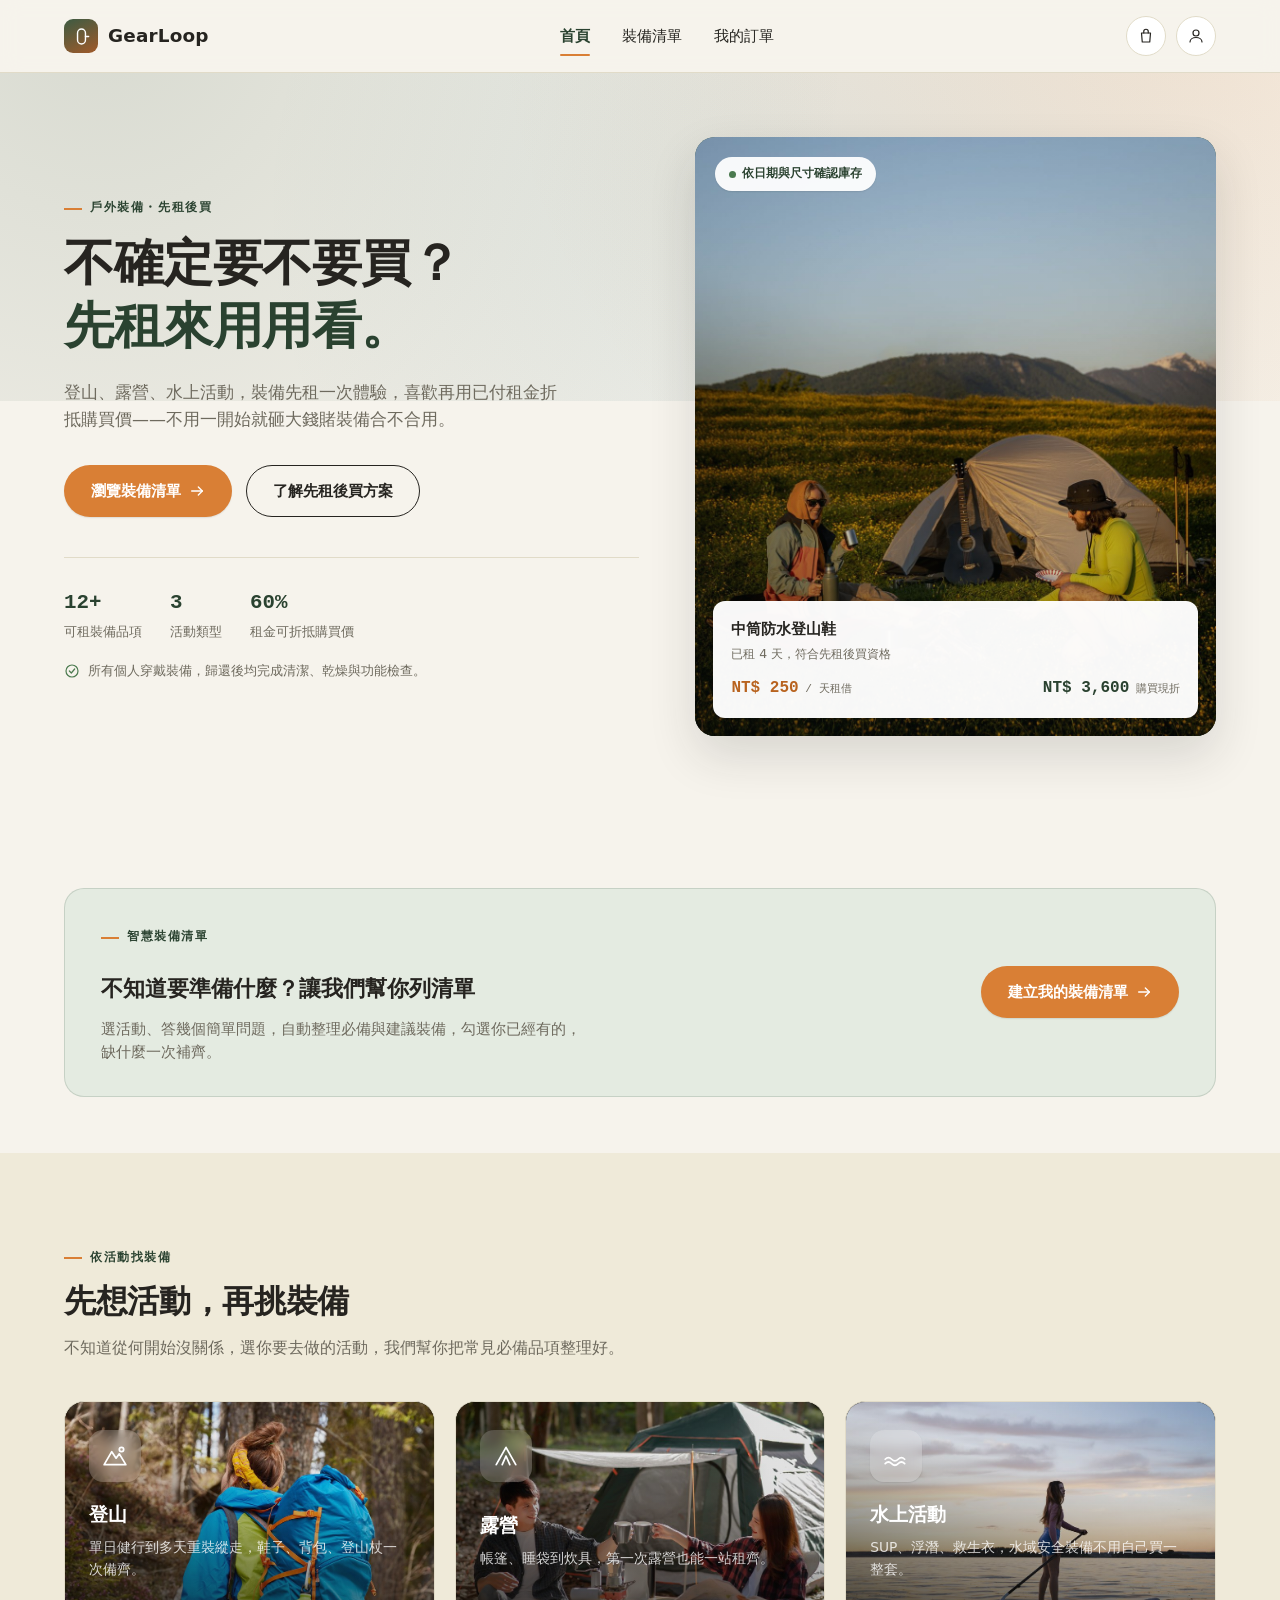
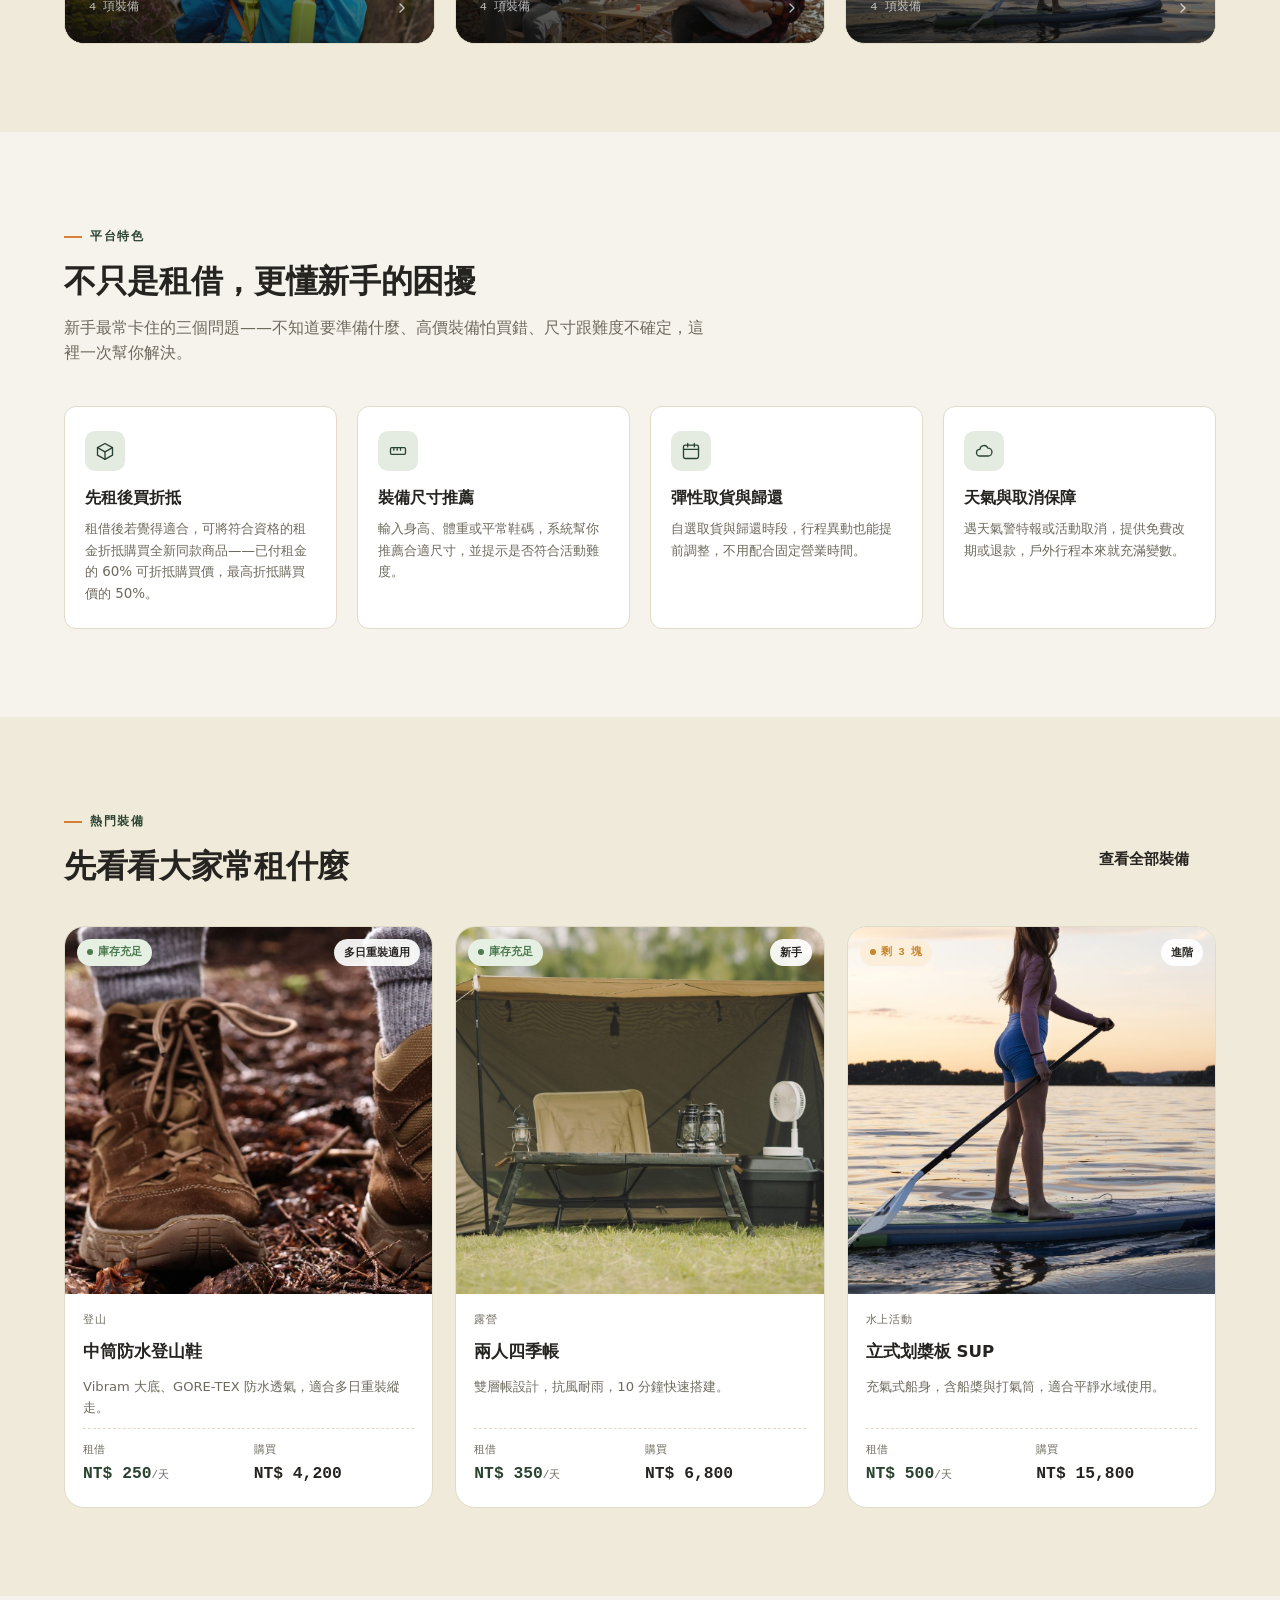
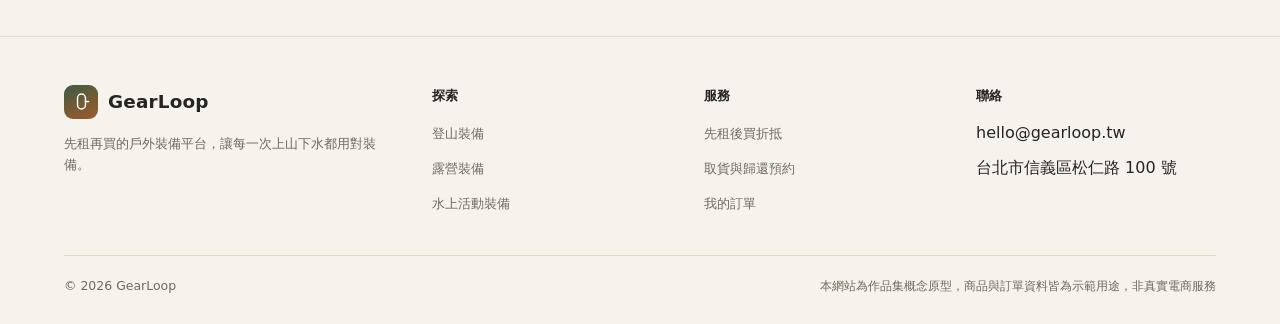
==== commit 06cde19a: "Add smart gear checklist, rent-vs-buy calc, size profile, order timeline, and gear compatibility war" ====
--- a/index.html
+++ b/index.html
@@ -86,6 +86,22 @@
     </div>
   </section>
 
+  <section class="section-tight">
+    <div class="container">
+      <div class="checklist-cta-panel">
+        <div>
+          <span class="eyebrow">智慧裝備清單</span>
+          <h2>不知道要準備什麼？讓我們幫你列清單</h2>
+          <p>選活動、答幾個簡單問題，自動整理必備與建議裝備，勾選你已經有的，缺什麼一次補齊。</p>
+        </div>
+        <a href="checklist.html" class="btn btn-primary">
+          建立我的裝備清單
+          <svg viewBox="0 0 24 24" fill="none" stroke="currentColor" stroke-width="2" stroke-linecap="round" stroke-linejoin="round" style="width:16px;height:16px"><line x1="4" y1="12" x2="20" y2="12"/><polyline points="14 6 20 12 14 18"/></svg>
+        </a>
+      </div>
+    </div>
+  </section>
+
   <section class="section section-alt">
     <div class="container">
       <div class="section-head">
--- a/css/style.css
+++ b/css/style.css
@@ -829,6 +829,7 @@
    Account / orders page
    ========================================================================== */
 .account-layout { display: grid; grid-template-columns: 240px 1fr; gap: 40px; align-items: flex-start; }
+.account-main { min-width: 0; }
 .account-side {
   background: var(--color-surface);
   border: 1px solid var(--color-border);
@@ -959,6 +960,178 @@
    ========================================================================== */
 .empty-state { text-align: center; padding: 60px 20px; color: var(--color-muted); }
 .empty-state svg { width: 44px; height: 44px; stroke: var(--color-muted); margin: 0 auto 16px; }
+
+/* ==========================================================================
+   Checklist CTA panel (home / gear-list entry points)
+   ========================================================================== */
+.checklist-cta-panel {
+  display: flex;
+  align-items: center;
+  justify-content: space-between;
+  gap: 24px;
+  flex-wrap: wrap;
+  background: var(--color-forest-soft);
+  border: 1px solid rgba(60, 91, 67, 0.18);
+  border-radius: var(--radius-lg);
+  padding: 32px 36px;
+}
+.checklist-cta-panel h2 { font-size: 1.4rem; margin-top: 10px; }
+.checklist-cta-panel p { font-size: 0.92rem; color: var(--color-muted); margin-top: 10px; max-width: 52ch; }
+.checklist-cta-panel .btn { flex-shrink: 0; }
+.checklist-cta-compact { padding: 20px 24px; margin-bottom: 28px; }
+.checklist-cta-compact p { margin-top: 0; }
+
+/* ==========================================================================
+   Checklist wizard (checklist.html)
+   ========================================================================== */
+.wizard-steps {
+  display: flex;
+  gap: 8px;
+  margin-bottom: 32px;
+}
+.wizard-step {
+  flex: 1;
+  padding: 12px 16px;
+  border-radius: var(--radius-sm);
+  background: var(--color-surface-alt);
+  font-size: 0.82rem;
+  font-weight: 600;
+  color: var(--color-muted);
+  display: flex;
+  align-items: center;
+  gap: 10px;
+}
+.wizard-step .ws-num {
+  width: 22px; height: 22px;
+  border-radius: 50%;
+  background: var(--color-border);
+  display: flex; align-items: center; justify-content: center;
+  font-family: var(--font-mono);
+  font-size: 0.72rem;
+  color: var(--color-text);
+  flex-shrink: 0;
+}
+.wizard-step.active { background: var(--color-forest-soft); color: var(--color-forest-dark); }
+.wizard-step.active .ws-num { background: var(--color-forest); color: #fff; }
+.wizard-step.done { color: var(--color-forest-dark); }
+.wizard-step.done .ws-num { background: var(--color-success); color: #fff; }
+
+.checklist-activity-grid {
+  display: grid;
+  grid-template-columns: repeat(3, 1fr);
+  gap: 18px;
+}
+.checklist-activity-card {
+  text-align: left;
+  background: var(--color-surface);
+  border: 1px solid var(--color-border);
+  border-radius: var(--radius-md);
+  padding: 22px;
+  font-family: inherit;
+  transition: border-color 0.15s ease, transform 0.15s ease, box-shadow 0.15s ease;
+}
+.checklist-activity-card:hover { border-color: var(--color-forest); transform: translateY(-2px); box-shadow: var(--shadow-sm); }
+.checklist-activity-card .ac-icon {
+  width: 44px; height: 44px;
+  border-radius: 12px;
+  background: var(--color-forest-soft);
+  display: flex; align-items: center; justify-content: center;
+  margin-bottom: 14px;
+}
+.checklist-activity-card .ac-icon svg { width: 22px; height: 22px; stroke: var(--color-forest-dark); }
+.checklist-activity-card h3 { font-size: 1.02rem; }
+.checklist-activity-card p { font-size: 0.82rem; color: var(--color-muted); margin-top: 6px; }
+
+.completion-panel { margin-bottom: 24px; }
+.completion-row {
+  display: flex;
+  align-items: flex-start;
+  justify-content: space-between;
+  gap: 20px;
+  flex-wrap: wrap;
+}
+.completion-badge { text-align: right; flex-shrink: 0; }
+.completion-pct { font-family: var(--font-mono); font-size: 1.8rem; font-weight: 800; color: var(--color-forest-dark); }
+.completion-label { font-size: 0.76rem; color: var(--color-muted); margin-top: 2px; }
+.completion-bar { height: 8px; border-radius: 999px; background: var(--color-border); overflow: hidden; margin-top: 18px; }
+.completion-bar-fill { height: 100%; background: linear-gradient(90deg, var(--color-forest), var(--color-accent)); border-radius: 999px; transition: width 0.3s ease; }
+
+.checklist-group { margin-bottom: 28px; }
+.checklist-group-title { font-size: 1rem; margin-bottom: 12px; }
+.checklist-group-body { display: flex; flex-direction: column; gap: 10px; }
+.checklist-row {
+  display: flex;
+  align-items: center;
+  gap: 14px;
+  background: var(--color-surface);
+  border: 1px solid var(--color-border);
+  border-radius: var(--radius-md);
+  padding: 12px 16px;
+  cursor: pointer;
+}
+.checklist-row input[type="checkbox"] {
+  width: 20px; height: 20px;
+  accent-color: var(--color-forest);
+  flex-shrink: 0;
+  cursor: pointer;
+}
+.checklist-row .cr-thumb {
+  width: 48px; height: 48px;
+  border-radius: var(--radius-sm);
+  flex-shrink: 0;
+  display: flex; align-items: center; justify-content: center;
+}
+.checklist-row .cr-thumb svg { width: 55%; height: 55%; }
+.checklist-row .cr-body { flex: 1; min-width: 0; }
+.checklist-row .cr-title { font-size: 0.92rem; font-weight: 600; }
+.checklist-row .cr-meta { font-size: 0.76rem; color: var(--color-muted); margin-top: 2px; }
+.checklist-row.owned { background: var(--color-forest-soft); border-color: rgba(60,91,67,0.25); }
+.checklist-row.owned .cr-title { text-decoration: line-through; color: var(--color-muted); }
+
+/* ==========================================================================
+   Rent vs buy comparison (product.html)
+   ========================================================================== */
+.rvb-compare { display: flex; gap: 24px; }
+.rvb-col { flex: 1; }
+.rvb-num { font-family: var(--font-mono); font-weight: 700; font-size: 1.2rem; margin-top: 4px; }
+
+/* ==========================================================================
+   Order timeline (account.html)
+   ========================================================================== */
+.order-timeline {
+  display: flex;
+  align-items: flex-start;
+  margin: 18px 0;
+  overflow-x: auto;
+  padding-bottom: 4px;
+  min-width: 0;
+  max-width: 100%;
+}
+.ot-step { display: flex; flex-direction: column; align-items: center; gap: 8px; min-width: 74px; }
+.ot-dot {
+  width: 26px; height: 26px;
+  border-radius: 50%;
+  background: var(--color-surface-alt);
+  border: 2px solid var(--color-border);
+  display: flex; align-items: center; justify-content: center;
+  flex-shrink: 0;
+}
+.ot-dot svg { width: 14px; height: 14px; stroke: #fff; }
+.ot-dot-num { font-family: var(--font-mono); font-size: 0.68rem; color: var(--color-muted); }
+.ot-label { font-size: 0.68rem; color: var(--color-muted); text-align: center; line-height: 1.3; }
+.ot-step.done .ot-dot { background: var(--color-success); border-color: var(--color-success); }
+.ot-step.done .ot-label { color: var(--color-text); }
+.ot-step.current .ot-dot { background: var(--color-forest); border-color: var(--color-forest); }
+.ot-step.current .ot-dot-num { color: #fff; }
+.ot-step.current .ot-label { color: var(--color-forest-dark); font-weight: 700; }
+.ot-connector { flex: 1; height: 2px; background: var(--color-border); margin-top: 13px; min-width: 16px; }
+
+/* ==========================================================================
+   Warning-tone policy banner (checkout compatibility reminders)
+   ========================================================================== */
+.policy-banner.tone-warning { background: var(--color-warning-soft); border-color: rgba(200, 134, 43, 0.3); }
+.policy-banner.tone-warning .pb-icon svg { stroke: var(--color-warning); }
+.policy-banner.tone-warning h3 { color: var(--color-warning); }
 
 /* ==========================================================================
    Responsive
@@ -975,6 +1148,7 @@
   .account-layout { grid-template-columns: 1fr; }
   .account-side { position: static; }
   .footer-grid { grid-template-columns: 1fr 1fr; }
+  .checklist-activity-grid { grid-template-columns: repeat(2, 1fr); }
 }
 
 @media (max-width: 720px) {
@@ -998,10 +1172,16 @@
   .radio-card-group { grid-template-columns: 1fr; }
   .date-range { flex-direction: column; }
   .size-tool-grid { grid-template-columns: 1fr; }
+  .checklist-activity-grid { grid-template-columns: 1fr; }
+  .checklist-cta-panel { padding: 24px; }
+  .wizard-steps { flex-direction: column; }
+  .rvb-compare { flex-direction: column; gap: 12px; }
 }
 
 @media (max-width: 480px) {
   .hero-trust { gap: 18px; }
   .footer-grid { grid-template-columns: 1fr; }
   .footer-bottom { flex-direction: column; }
-}
+  .checklist-row { flex-wrap: wrap; }
+  .checklist-row .btn { margin-left: auto; }
+}
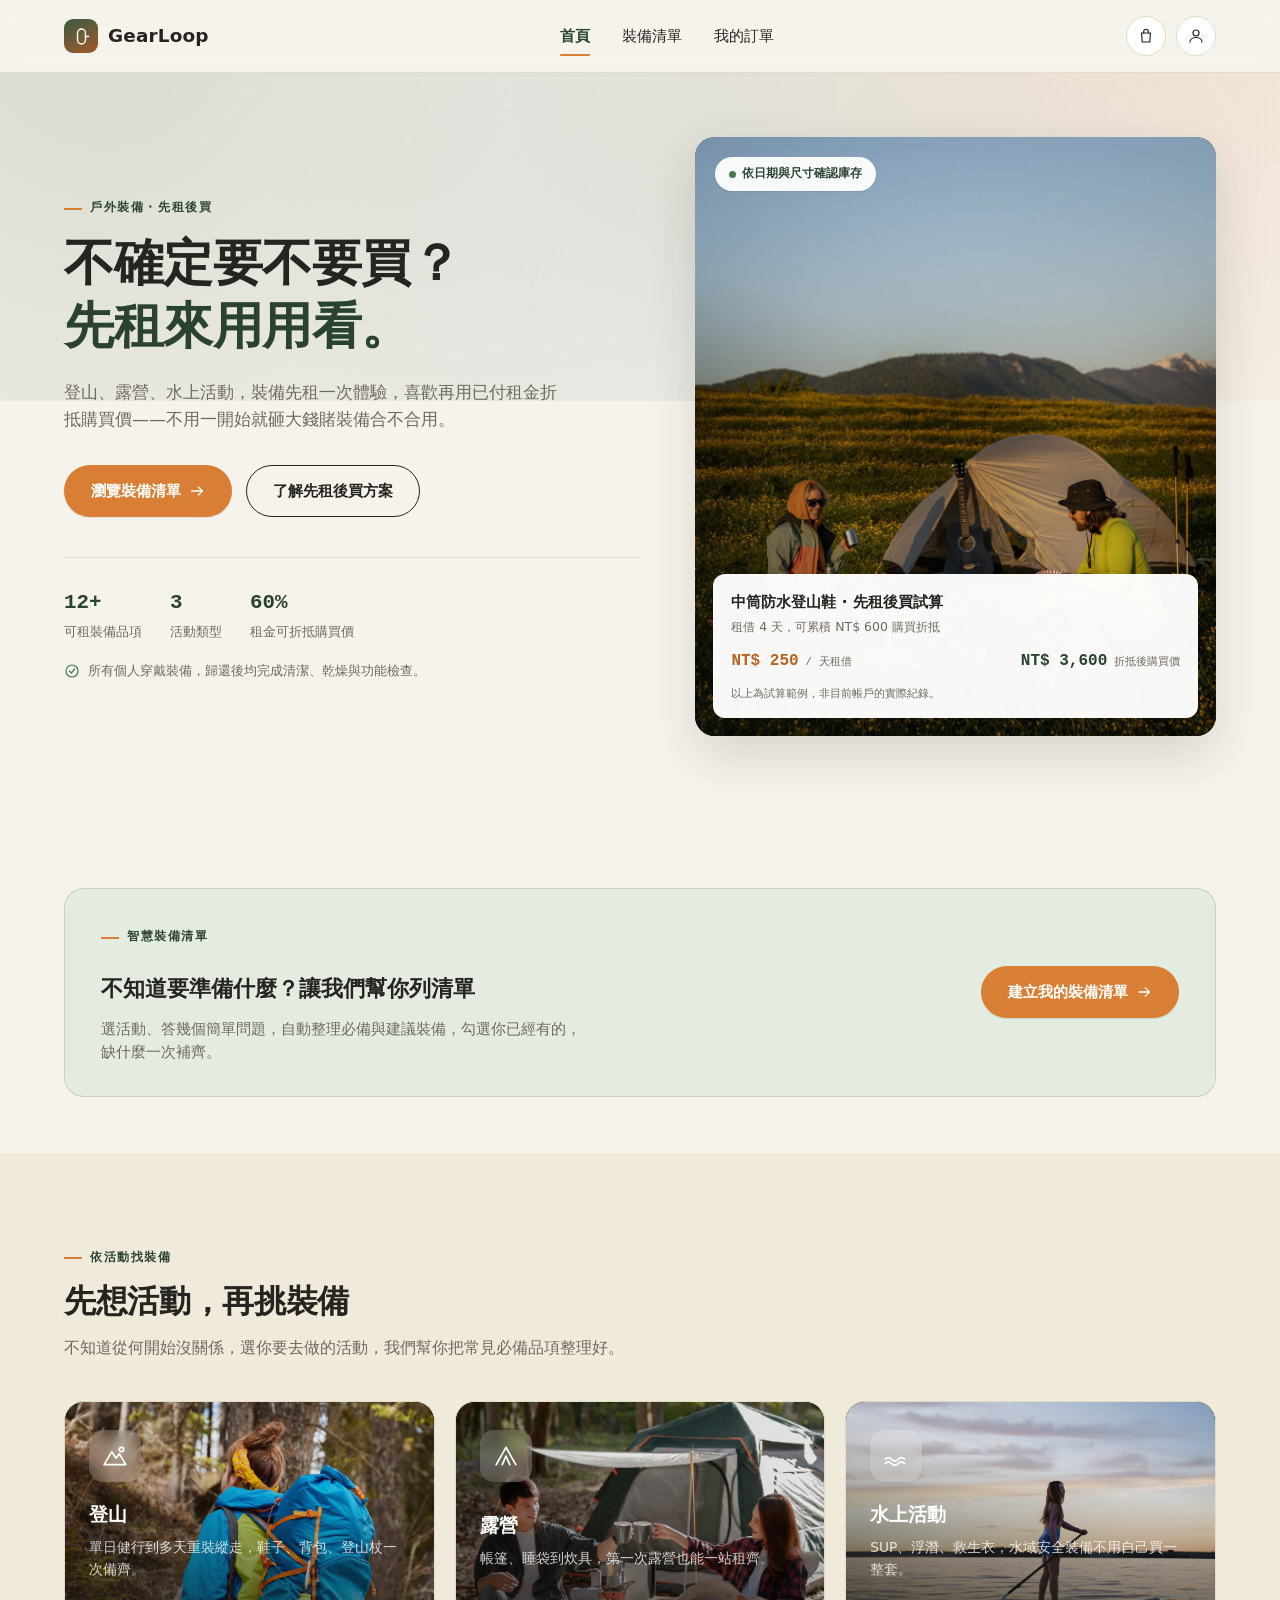
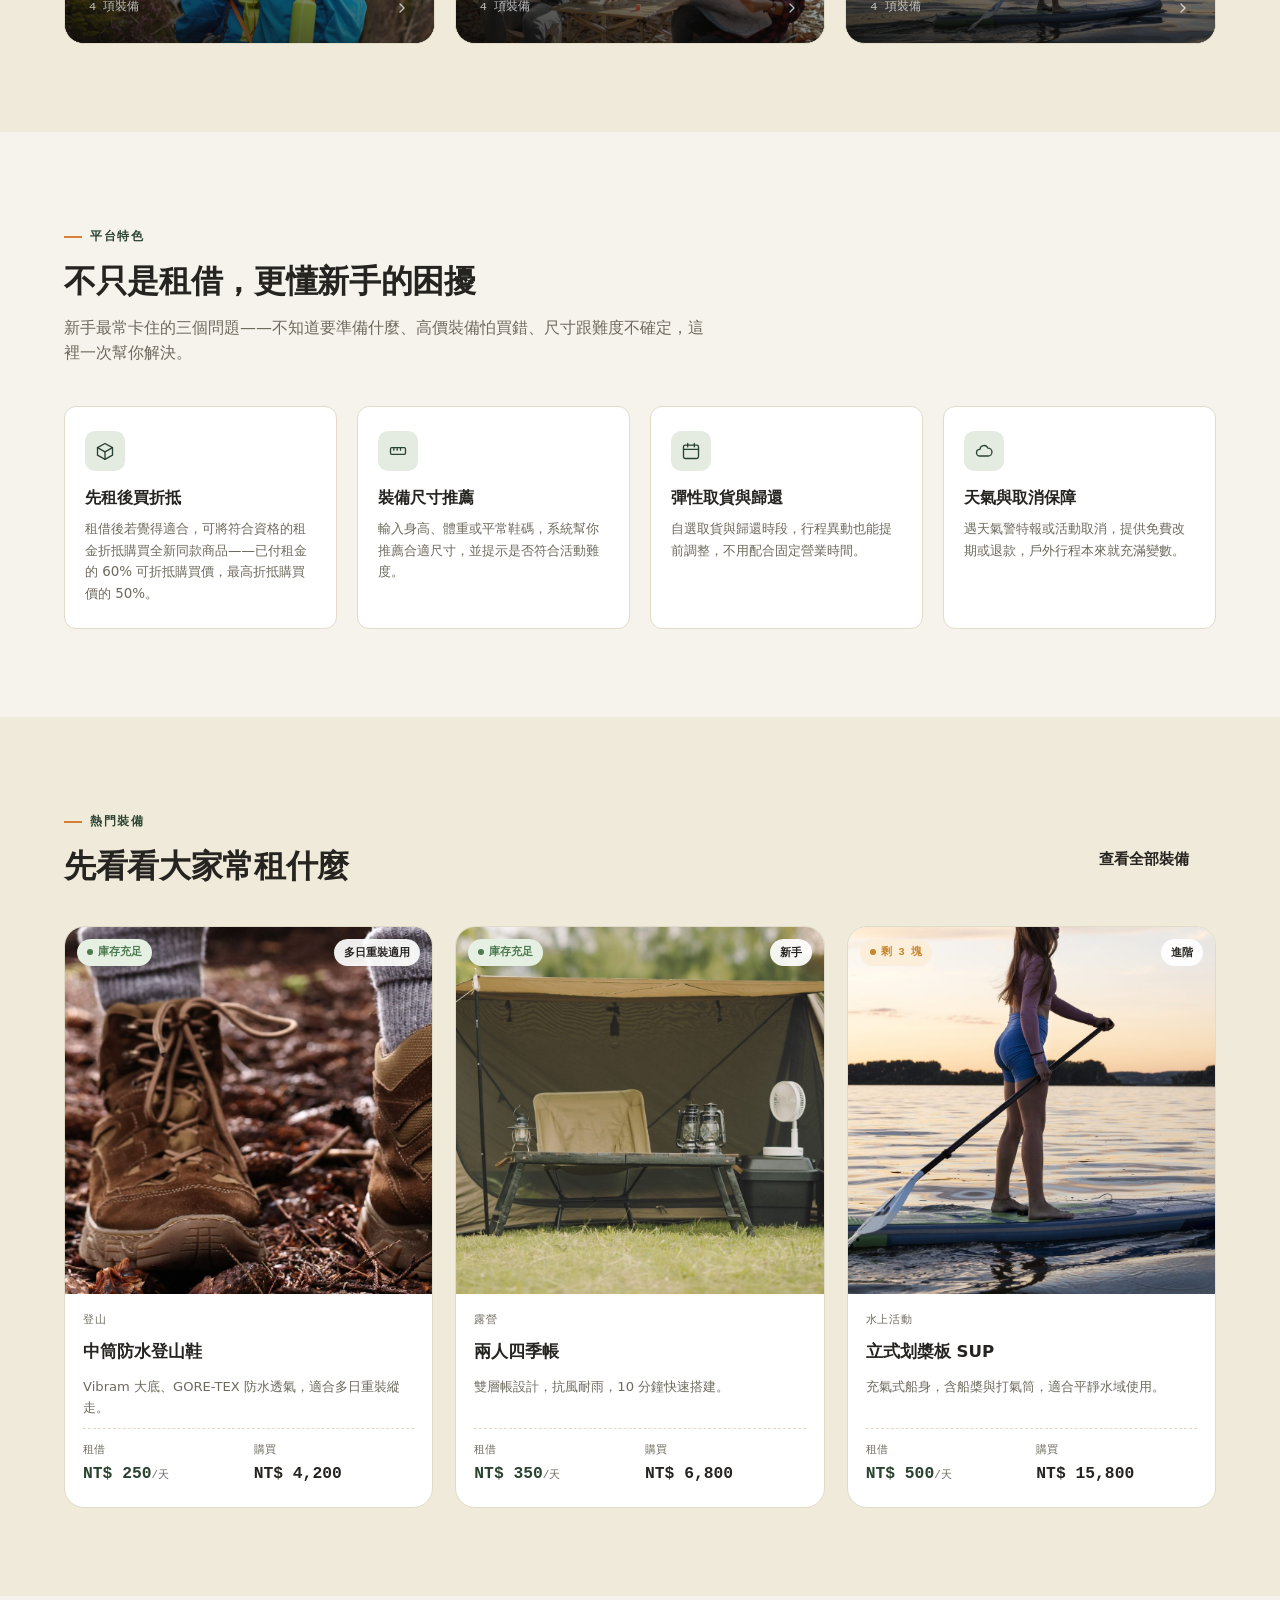
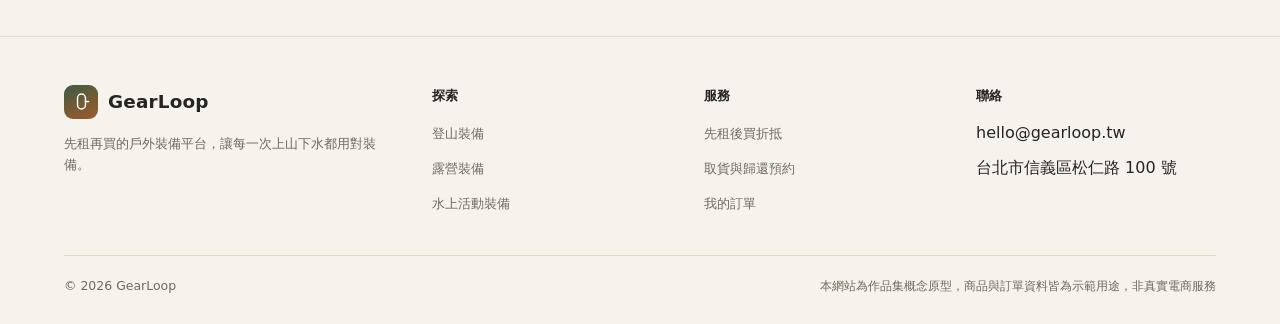
==== commit 1e10fe6c: "Rebuild core rent-to-buy flow: real orders, credits, and unified cart Split JS into storage/cart/ord" ====
--- a/index.html
+++ b/index.html
@@ -71,16 +71,17 @@
           <span class="dot"></span> 依日期與尺寸確認庫存
         </div>
         <div class="hv-card">
-          <div class="hv-title">中筒防水登山鞋</div>
-          <div class="hv-sub">已租 4 天，符合先租後買資格</div>
+          <div class="hv-title">中筒防水登山鞋 · 先租後買試算</div>
+          <div class="hv-sub">租借 4 天，可累積 NT$ 600 購買折抵</div>
           <div class="hv-price-row">
             <div>
               <div class="hv-price">NT$ 250<span> / 天租借</span></div>
             </div>
             <div style="text-align:right">
-              <div class="hv-price" style="color:var(--color-forest-dark)">NT$ 3,600<span> 購買現折</span></div>
-            </div>
-          </div>
+              <div class="hv-price" style="color:var(--color-forest-dark)">NT$ 3,600<span> 折抵後購買價</span></div>
+            </div>
+          </div>
+          <p class="hv-disclaimer">以上為試算範例，非目前帳戶的實際紀錄。</p>
         </div>
       </div>
     </div>
@@ -244,7 +245,11 @@
 
 <script src="js/icons.js"></script>
 <script src="js/data.js"></script>
+<script src="js/storage.js"></script>
 <script src="js/main.js"></script>
+<script src="js/cart.js"></script>
+<script src="js/orders.js"></script>
+<script src="js/credits.js"></script>
 <script>
   function gearCardHTML(item) {
     const activity = getActivityById(item.activity);
--- a/css/style.css
+++ b/css/style.css
@@ -344,6 +344,7 @@
 .hv-card .hv-price-row { display: flex; justify-content: space-between; align-items: baseline; margin-top: 12px; }
 .hv-card .hv-price { font-family: var(--font-mono); font-weight: 700; color: var(--color-accent-dark); }
 .hv-card .hv-price span { font-size: 0.7rem; color: var(--color-muted); font-weight: 400; }
+.hv-disclaimer { font-size: 0.66rem; color: var(--color-muted); margin-top: 10px; }
 
 /* ==========================================================================
    Activity cards
@@ -672,15 +673,25 @@
 .form-row label { display: block; font-size: 0.82rem; font-weight: 600; margin-bottom: 8px; }
 .date-range { display: flex; gap: 12px; }
 .date-range .field { flex: 1; }
-input[type="date"], input[type="number"], select.input {
+.input, input[type="date"], input[type="number"], input[type="text"], input[type="tel"], input[type="email"], select.input {
   width: 100%;
+  min-height: 44px;
   border: 1px solid var(--color-border);
   background: var(--color-surface);
   border-radius: var(--radius-sm);
   padding: 11px 12px;
   font-size: 0.92rem;
+  box-sizing: border-box;
 }
 .field-hint { font-size: 0.74rem; color: var(--color-muted); margin-top: 6px; }
+.required-mark { font-size: 0.68rem; font-weight: 600; color: var(--color-hike); }
+.form-error {
+  display: none;
+  font-size: 0.78rem;
+  color: var(--color-danger);
+  margin-top: 6px;
+  font-weight: 600;
+}
 
 .size-tool {
   margin-top: 8px;
@@ -848,7 +859,7 @@
 }
 .account-profile .name { font-weight: 700; font-size: 0.94rem; }
 .account-profile .email { font-size: 0.75rem; color: var(--color-muted); }
-.side-nav a {
+.side-nav a, .side-nav-item {
   display: flex;
   align-items: center;
   gap: 10px;
@@ -858,7 +869,27 @@
   color: var(--color-muted);
 }
 .side-nav a.active { background: var(--color-forest-soft); color: var(--color-forest-dark); font-weight: 700; }
-.side-nav a svg { width: 16px; height: 16px; }
+.side-nav a svg, .side-nav-item svg { width: 16px; height: 16px; flex-shrink: 0; }
+.side-nav-item {
+  width: 100%;
+  background: none;
+  border: none;
+  font: inherit;
+  text-align: left;
+  cursor: pointer;
+}
+.side-nav-item:hover { background: var(--color-surface-alt); }
+.coming-soon-tag {
+  margin-left: auto;
+  font-family: var(--font-mono);
+  font-size: 0.62rem;
+  letter-spacing: 0.04em;
+  color: var(--color-muted);
+  background: var(--color-surface-alt);
+  border-radius: 999px;
+  padding: 3px 8px;
+  flex-shrink: 0;
+}
 
 .order-card {
   background: var(--color-surface);
@@ -960,6 +991,94 @@
    ========================================================================== */
 .empty-state { text-align: center; padding: 60px 20px; color: var(--color-muted); }
 .empty-state svg { width: 44px; height: 44px; stroke: var(--color-muted); margin: 0 auto 16px; }
+
+/* ==========================================================================
+   Modal (date conflict / return-inspection confirm)
+   ========================================================================== */
+body.modal-open { overflow: hidden; }
+.modal-overlay {
+  position: fixed;
+  inset: 0;
+  background: rgba(20, 20, 15, 0.5);
+  display: flex;
+  align-items: center;
+  justify-content: center;
+  padding: 20px;
+  z-index: 500;
+}
+.modal-dialog {
+  background: var(--color-surface);
+  border-radius: var(--radius-lg);
+  box-shadow: var(--shadow-lg);
+  padding: 28px;
+  max-width: 460px;
+  width: 100%;
+  max-height: calc(100vh - 40px);
+  overflow-y: auto;
+}
+.modal-date-compare {
+  display: grid;
+  grid-template-columns: 1fr 1fr;
+  gap: 14px;
+  margin-top: 16px;
+  padding: 14px;
+  background: var(--color-surface-alt);
+  border-radius: var(--radius-sm);
+}
+.modal-date-value { font-family: var(--font-mono); font-weight: 700; font-size: 0.92rem; margin-top: 4px; }
+.modal-actions { display: flex; flex-direction: column; gap: 10px; margin-top: 22px; }
+
+/* ==========================================================================
+   Checkout review-before-submit box
+   ========================================================================== */
+.review-box { margin-top: 18px; padding-top: 16px; border-top: 1px dashed var(--color-border); }
+.review-box h3 { font-size: 0.86rem; }
+.review-row { display: flex; justify-content: space-between; gap: 12px; font-size: 0.8rem; padding: 5px 0; color: var(--color-muted); }
+.review-row span:last-child { color: var(--color-text); text-align: right; }
+.review-row.grand { font-weight: 700; padding-top: 10px; border-top: 1px solid var(--color-border); margin-top: 4px; }
+.review-row.grand span { color: var(--color-text); }
+.success-summary { margin-top: 18px; text-align: left; max-width: 360px; margin-left: auto; margin-right: auto; }
+
+/* ==========================================================================
+   Rent-to-buy credit redemption (checkout + account)
+   ========================================================================== */
+.credit-line { padding: 14px 0; border-bottom: 1px solid var(--color-border); }
+.credit-line:last-child { border-bottom: none; }
+.credit-line-title { font-weight: 700; font-size: 0.9rem; }
+.credits-summary-list { display: flex; flex-direction: column; gap: 4px; margin-top: 12px; }
+.credit-summary-row {
+  display: flex;
+  align-items: center;
+  justify-content: space-between;
+  gap: 12px;
+  padding: 12px 0;
+  border-bottom: 1px solid var(--color-border);
+}
+.credit-summary-row:last-child { border-bottom: none; }
+
+/* ==========================================================================
+   Order pricing breakdown (account.html order cards)
+   ========================================================================== */
+.order-pricing { margin-top: 14px; padding-top: 14px; border-top: 1px dashed var(--color-border); }
+.op-row { display: flex; justify-content: space-between; font-size: 0.82rem; color: var(--color-muted); padding: 3px 0; }
+.op-row.op-total { font-weight: 700; color: var(--color-text); font-size: 0.92rem; padding-top: 8px; border-top: 1px solid var(--color-border); margin-top: 6px; }
+
+.order-highlight {
+  outline: 3px solid var(--color-accent);
+  outline-offset: 4px;
+  transition: outline-color 1.8s ease 0.5s;
+}
+@media (prefers-reduced-motion: reduce) {
+  .order-highlight { transition: none; }
+}
+
+/* ==========================================================================
+   Focus visibility (keyboard navigation)
+   ========================================================================== */
+:focus-visible {
+  outline: 3px solid rgba(217, 127, 53, 0.45);
+  outline-offset: 3px;
+}
 
 /* ==========================================================================
    Checklist CTA panel (home / gear-list entry points)
@@ -1184,4 +1303,15 @@
   .footer-bottom { flex-direction: column; }
   .checklist-row { flex-wrap: wrap; }
   .checklist-row .btn { margin-left: auto; }
-}
+  .modal-date-compare { grid-template-columns: 1fr; }
+  .modal-dialog { padding: 22px; }
+
+  .order-timeline {
+    flex-direction: column;
+    align-items: flex-start;
+    overflow-x: visible;
+  }
+  .ot-step { flex-direction: row; align-items: center; min-width: 0; width: 100%; gap: 12px; }
+  .ot-label { text-align: left; }
+  .ot-connector { width: 2px; height: 18px; min-width: 0; margin: 0 0 0 12px; }
+}
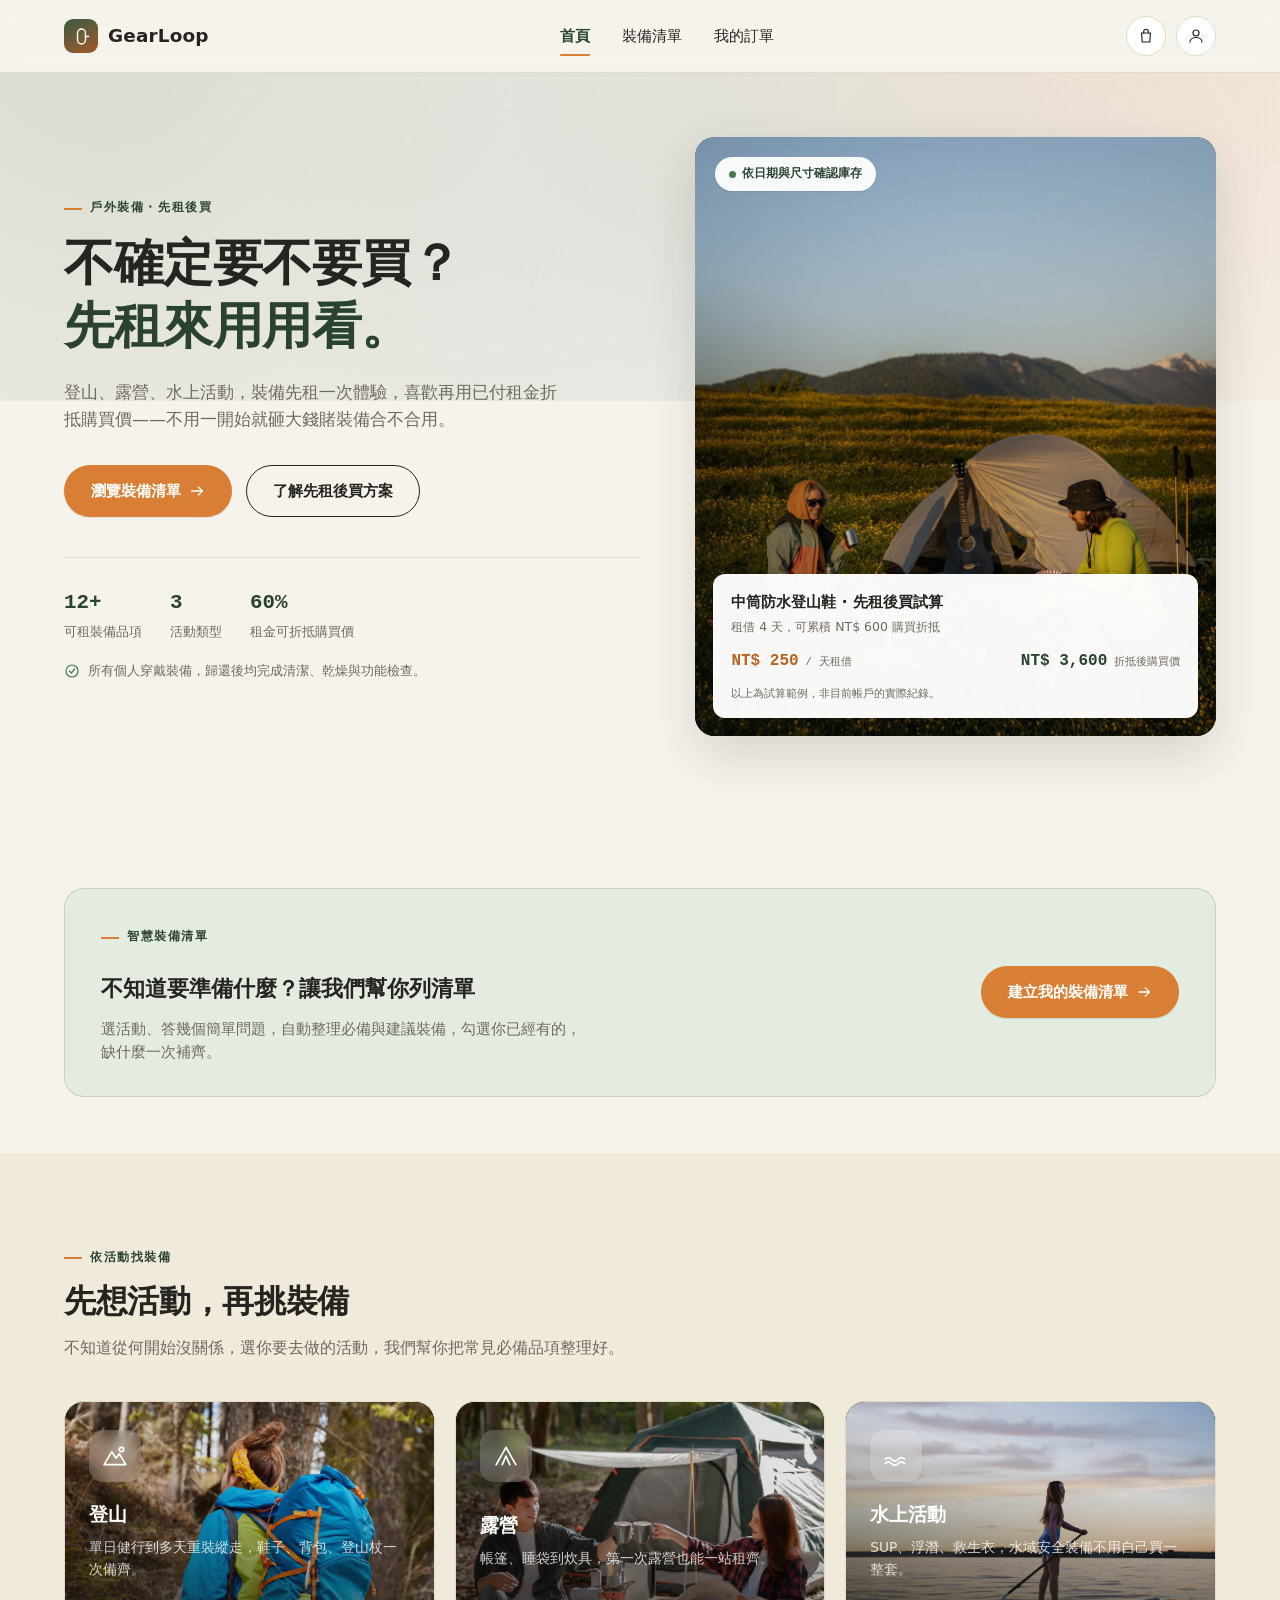
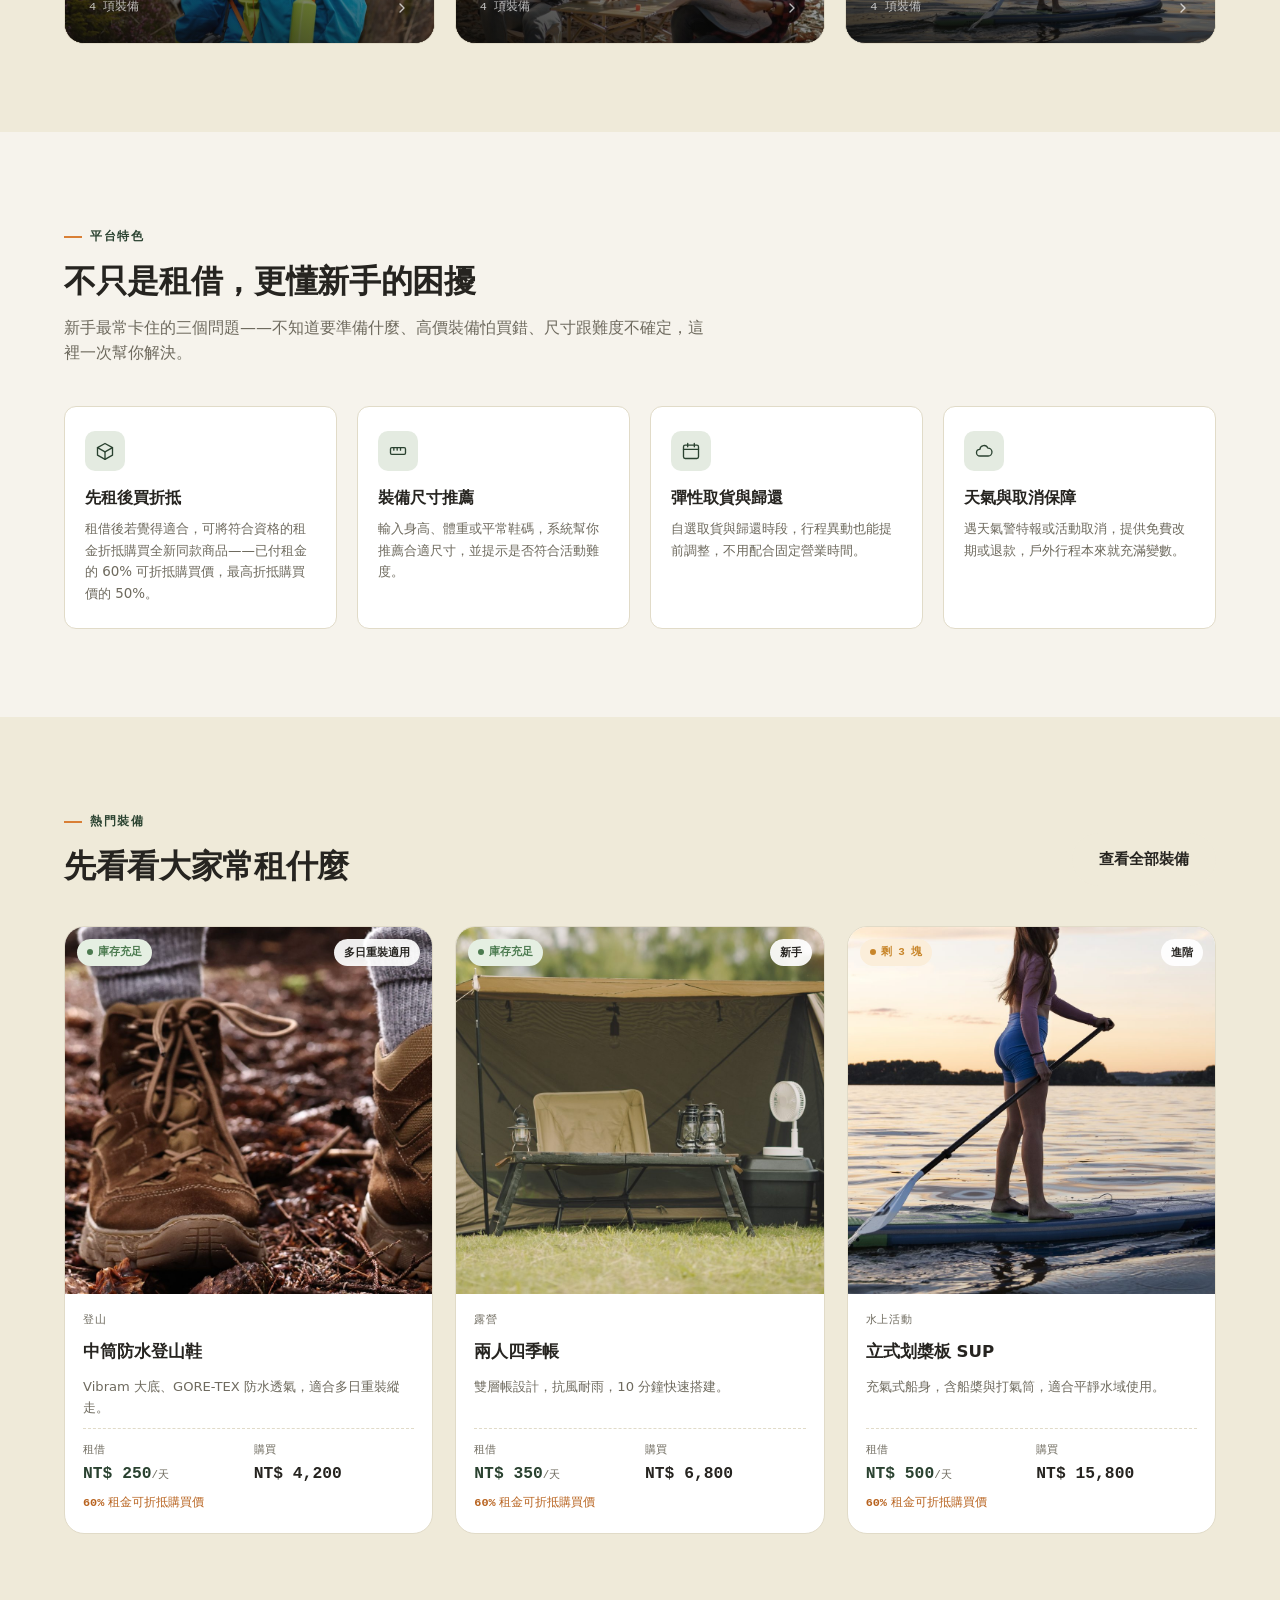
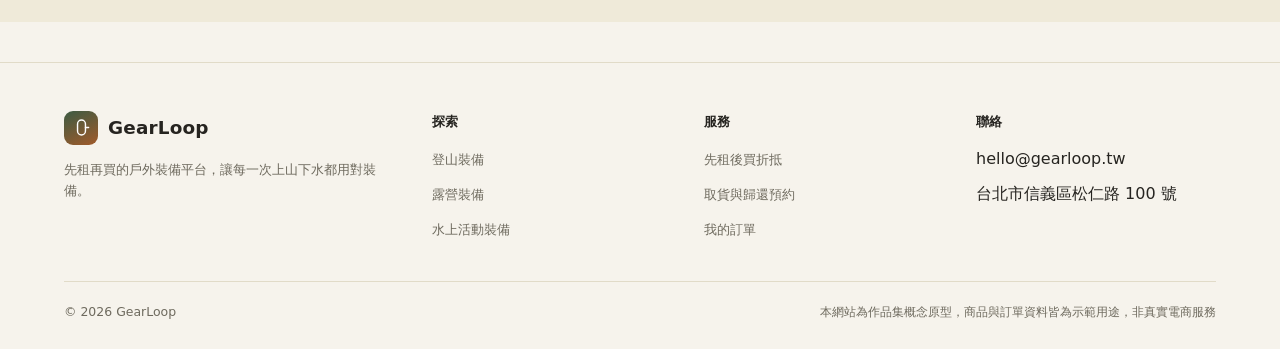
==== commit e846d186: "Show rent-to-buy credit rate hint on gear cards Surfaces the 60% credit rate on the browse grid and " ====
--- a/index.html
+++ b/index.html
@@ -275,6 +275,7 @@
               <div class="pb-value">${formatCurrency(item.buyPrice)}</div>
             </div>
           </div>
+          <div class="gear-credit-hint"><strong>60%</strong> 租金可折抵購買價</div>
         </div>
       </a>
     `;
--- a/css/style.css
+++ b/css/style.css
@@ -581,6 +581,9 @@
 .price-block.rent .pb-value { color: var(--color-forest-dark); }
 .price-block.buy .pb-value { color: var(--color-text); }
 .price-block .pb-unit { font-size: 0.68rem; font-weight: 400; color: var(--color-muted); }
+
+.gear-credit-hint { font-size: 0.74rem; color: var(--color-accent-dark); margin-top: -4px; }
+.gear-credit-hint strong { font-family: var(--font-mono); font-weight: 700; }
 
 .gear-card-footer { padding: 0 18px 18px; }
 
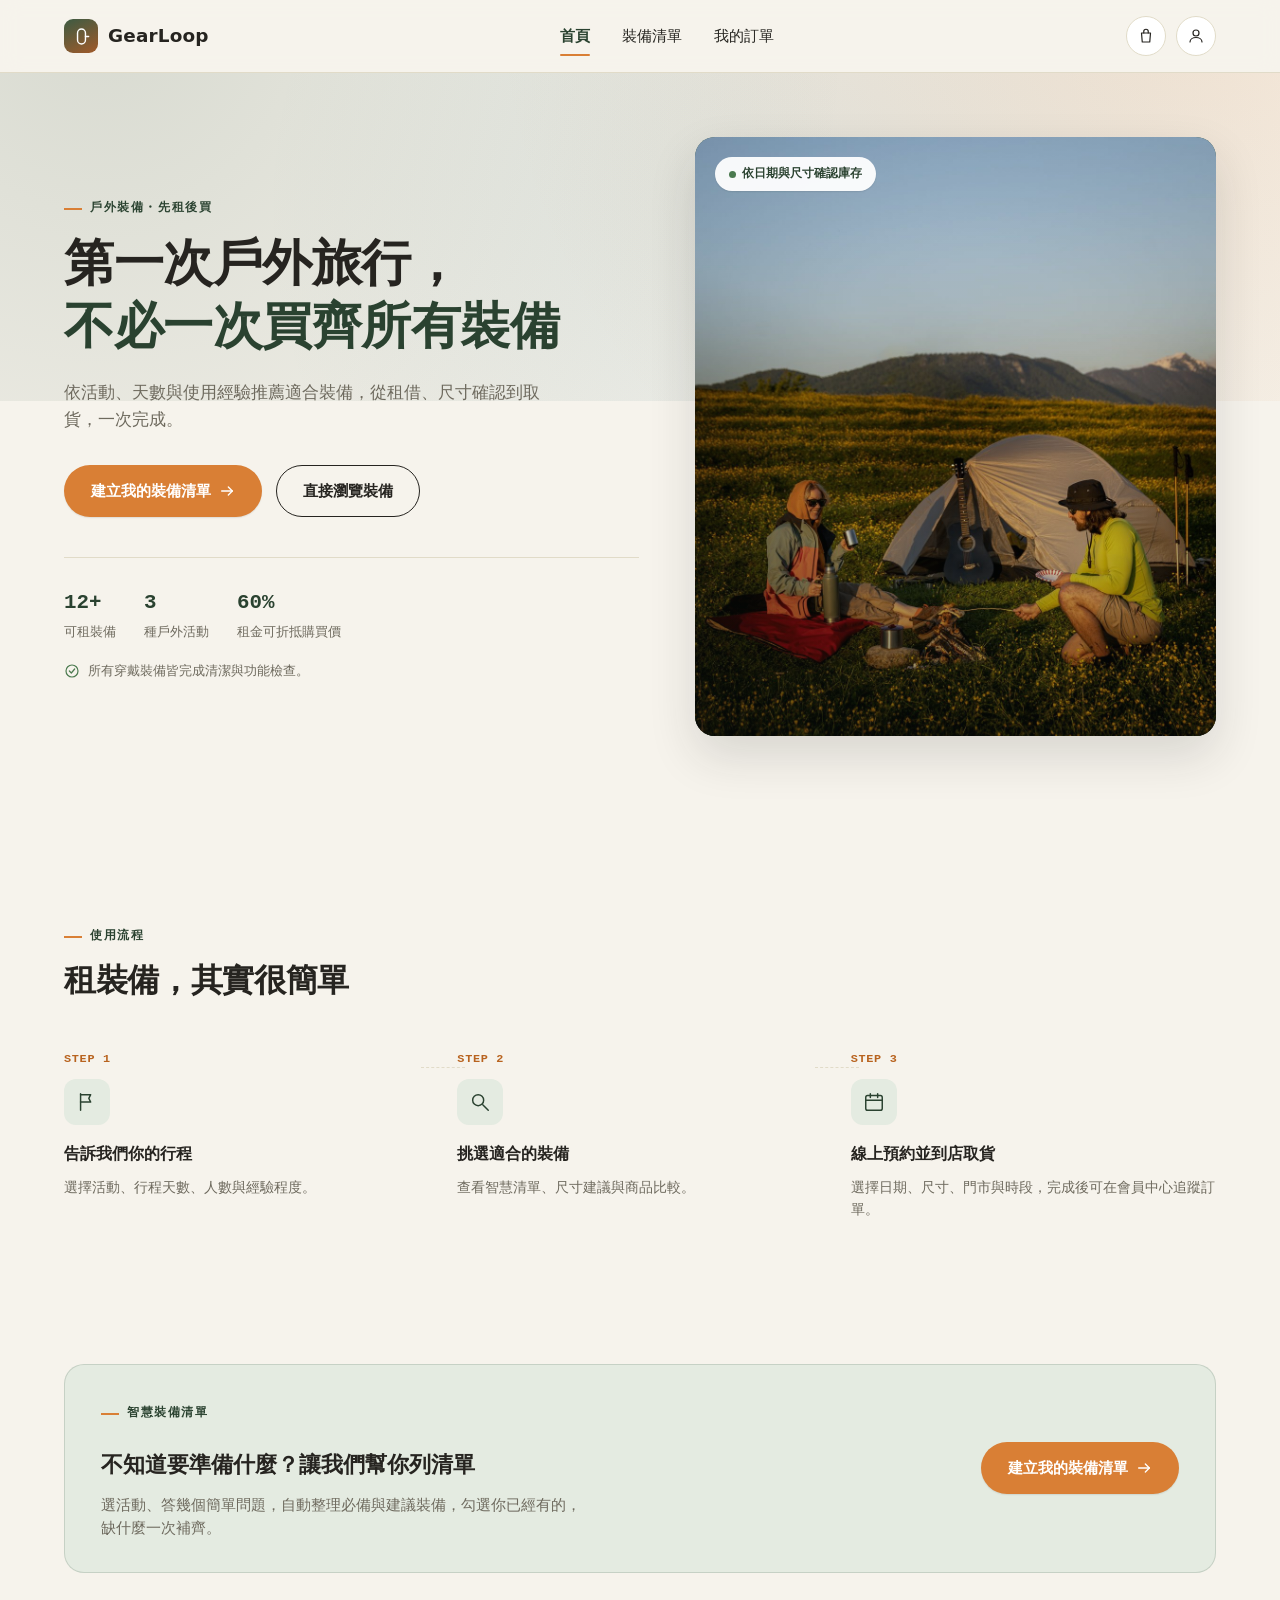
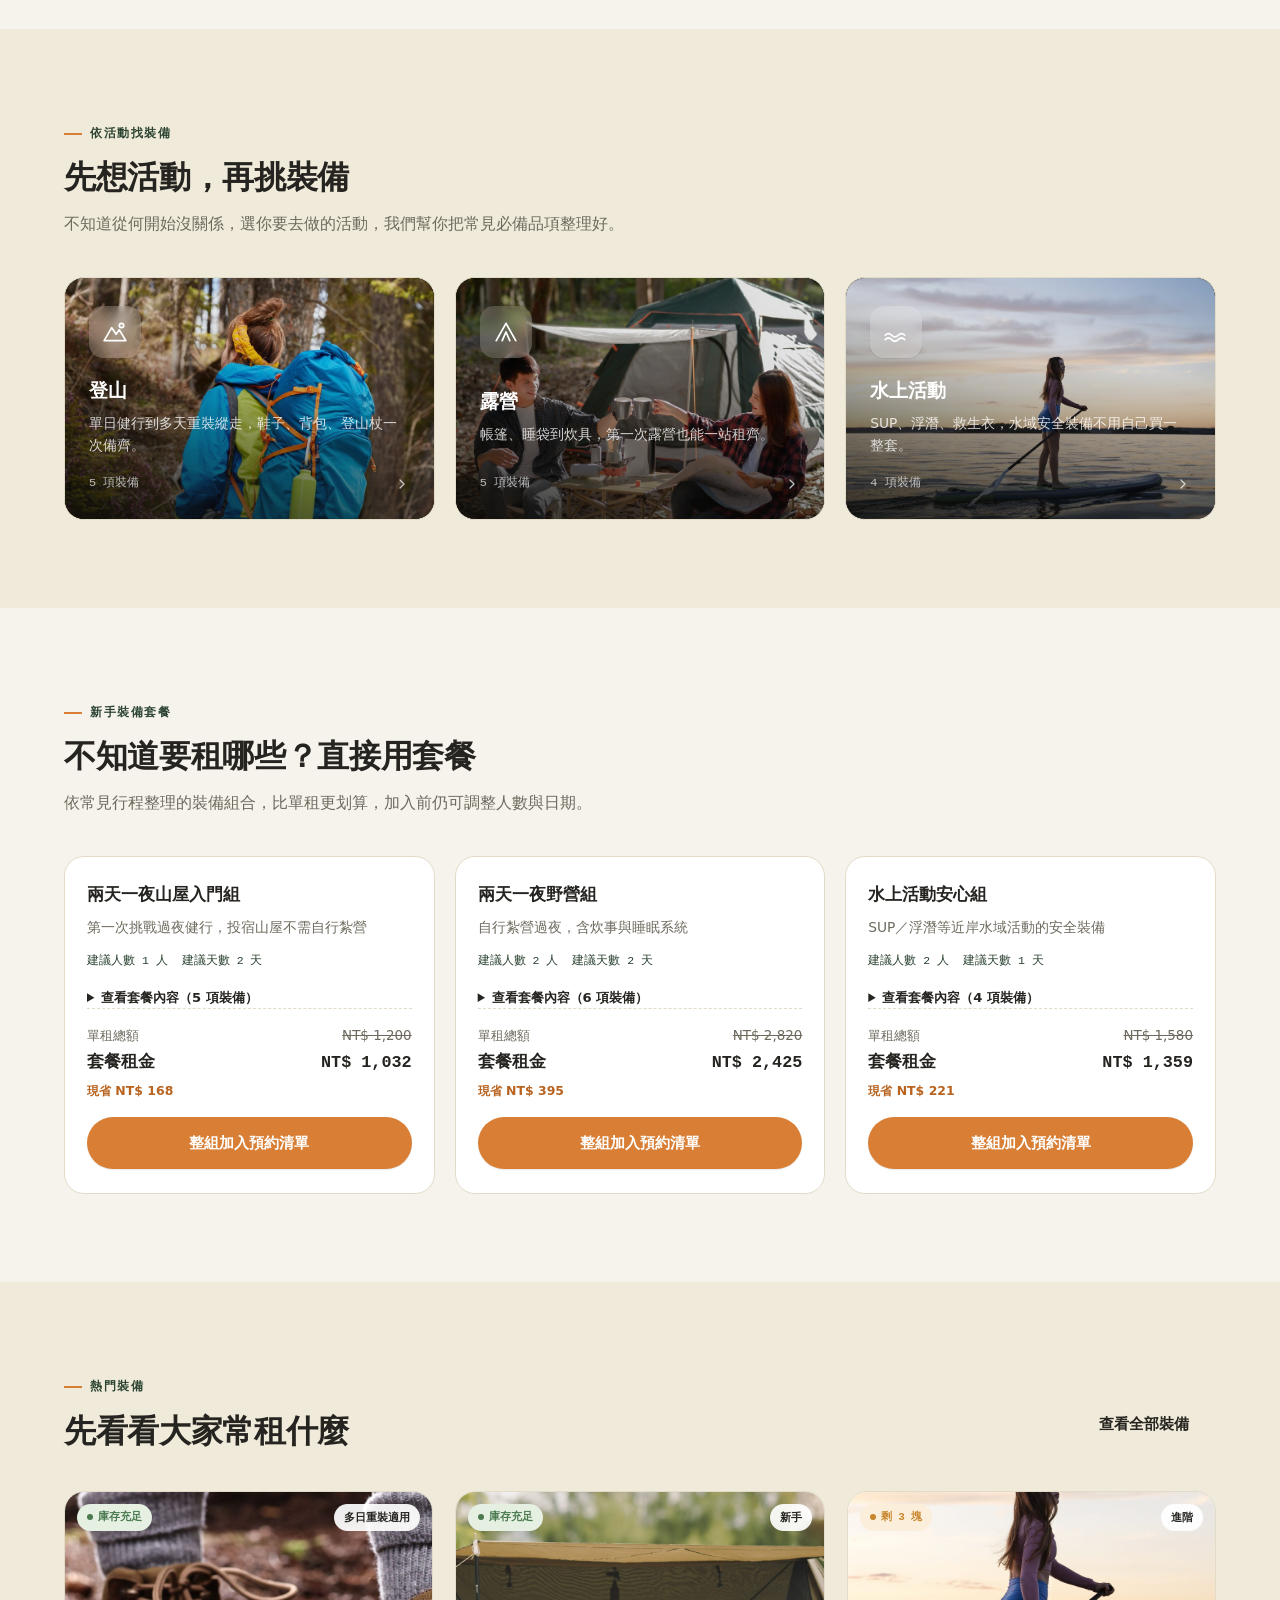
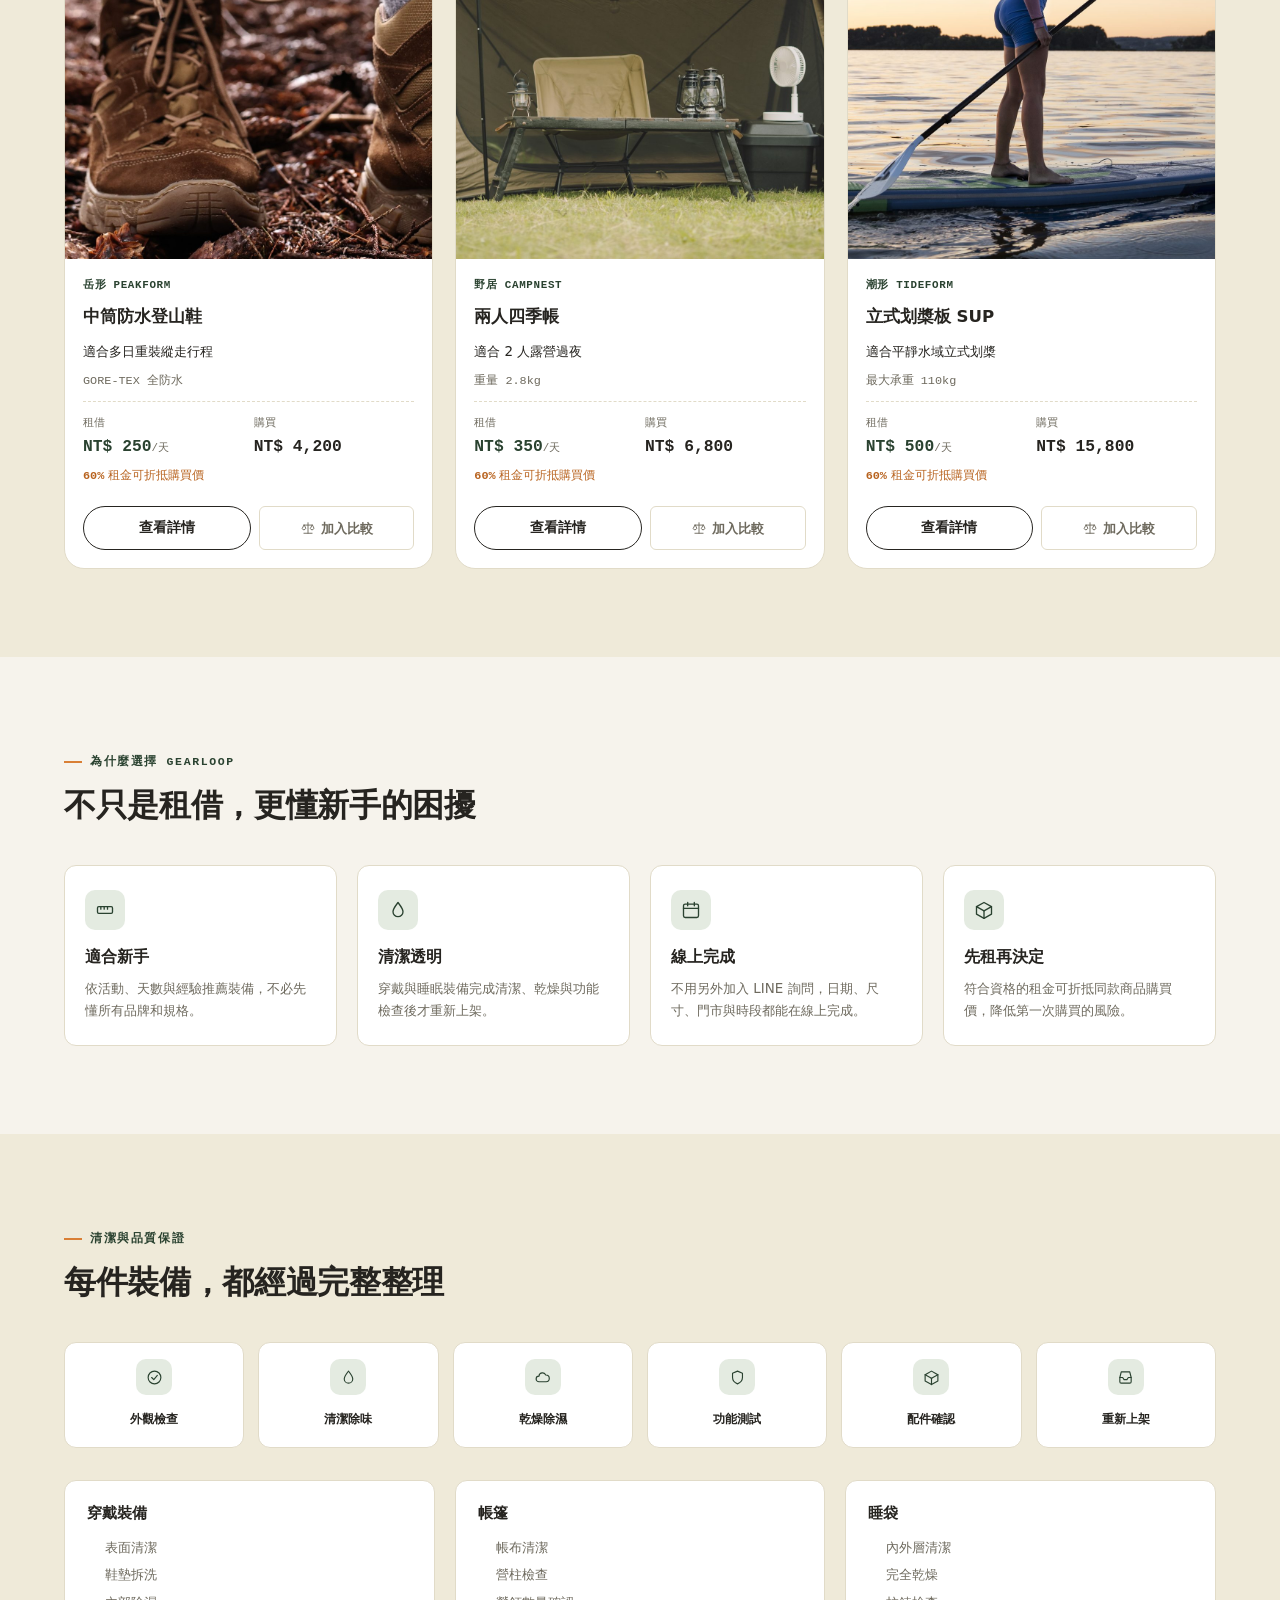
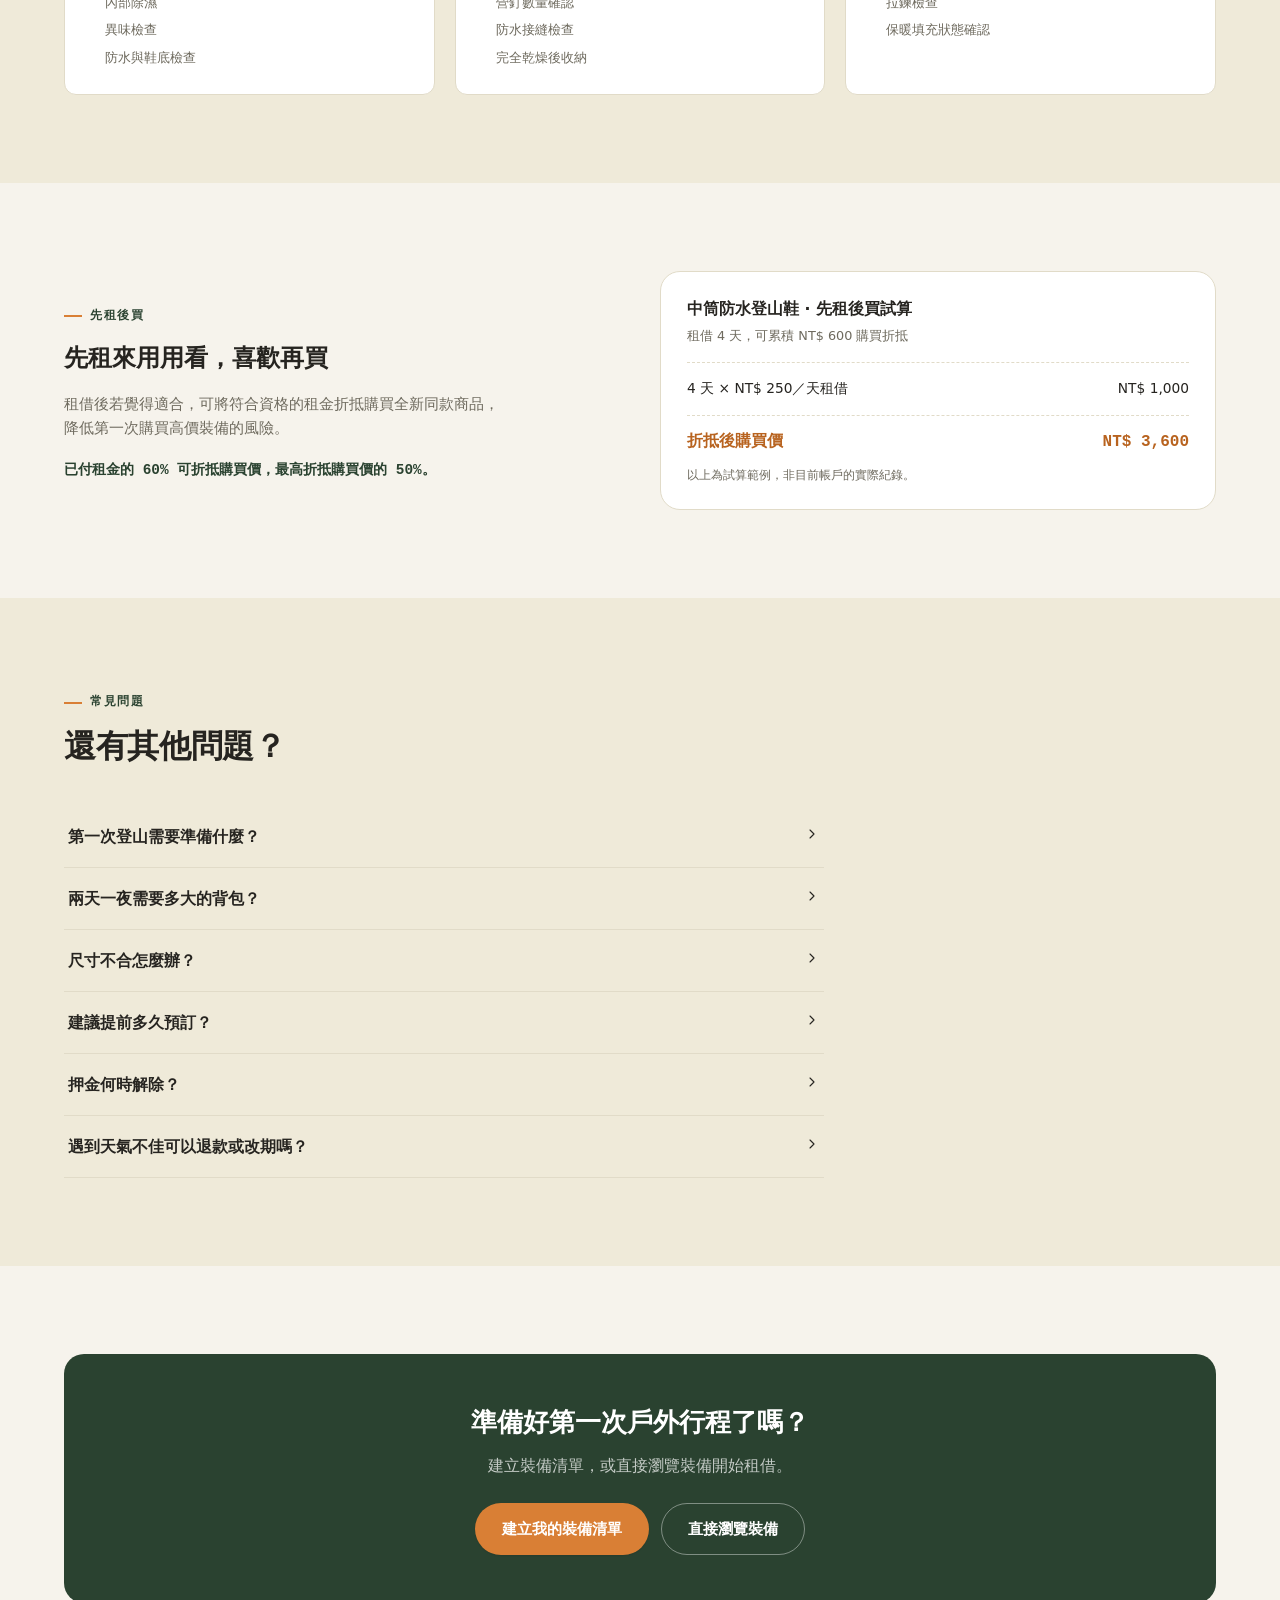
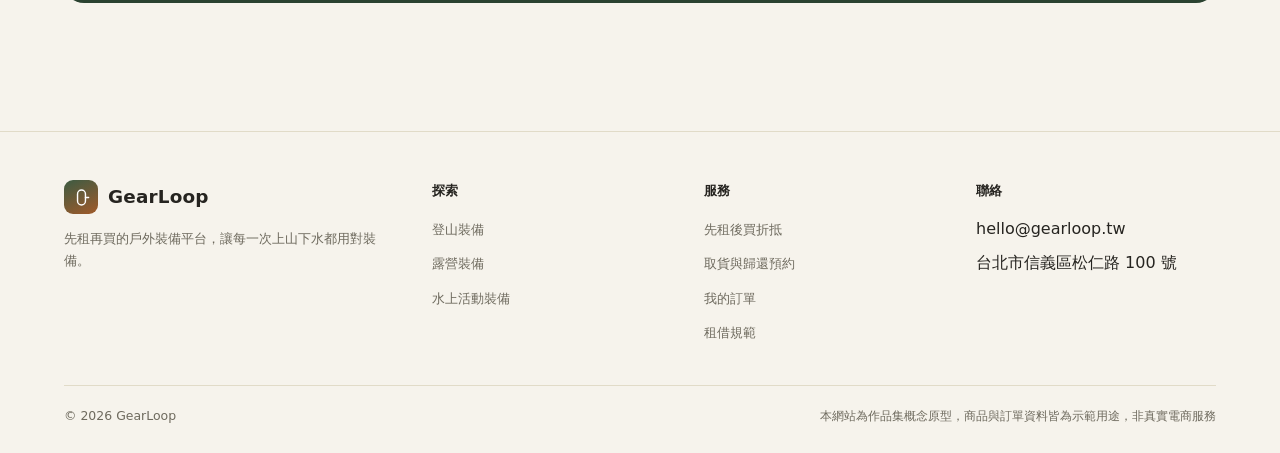
==== commit 15eae2d3: "Mature GearLoop into a full-service platform: browse, guidance, and trust Absorbs the browse-efficie" ====
--- a/index.html
+++ b/index.html
@@ -41,27 +41,28 @@
 </header>
 
 <main>
+  <!-- 1. Hero -->
   <section class="hero">
     <div class="container">
       <div class="hero-copy">
         <span class="eyebrow">戶外裝備・先租後買</span>
-        <h1>不確定要不要買？<br><em>先租來用用看。</em></h1>
-        <p class="lede">登山、露營、水上活動，裝備先租一次體驗，喜歡再用已付租金折抵購買價——不用一開始就砸大錢賭裝備合不合用。</p>
+        <h1>第一次戶外旅行，<br><em>不必一次買齊所有裝備</em></h1>
+        <p class="lede">依活動、天數與使用經驗推薦適合裝備，從租借、尺寸確認到取貨，一次完成。</p>
         <div class="hero-cta-row">
-          <a href="gear-list.html" class="btn btn-primary">
-            瀏覽裝備清單
+          <a href="checklist.html" class="btn btn-primary">
+            建立我的裝備清單
             <svg viewBox="0 0 24 24" fill="none" stroke="currentColor" stroke-width="2" stroke-linecap="round" stroke-linejoin="round" style="width:16px;height:16px"><line x1="4" y1="12" x2="20" y2="12"/><polyline points="14 6 20 12 14 18"/></svg>
           </a>
-          <a href="#rent-to-buy" class="btn btn-outline">了解先租後買方案</a>
+          <a href="gear-list.html" class="btn btn-outline">直接瀏覽裝備</a>
         </div>
         <div class="hero-trust">
-          <div class="hero-trust-item"><span class="num">12+</span><span class="label">可租裝備品項</span></div>
-          <div class="hero-trust-item"><span class="num">3</span><span class="label">活動類型</span></div>
+          <div class="hero-trust-item"><span class="num">12+</span><span class="label">可租裝備</span></div>
+          <div class="hero-trust-item"><span class="num">3</span><span class="label">種戶外活動</span></div>
           <div class="hero-trust-item"><span class="num">60%</span><span class="label">租金可折抵購買價</span></div>
         </div>
         <p class="hero-hygiene-note">
           <svg viewBox="0 0 24 24" fill="none" stroke="currentColor" stroke-width="1.8" stroke-linecap="round" stroke-linejoin="round"><circle cx="12" cy="12" r="9"/><polyline points="8 12 11 15 16 9"/></svg>
-          所有個人穿戴裝備，歸還後均完成清潔、乾燥與功能檢查。
+          所有穿戴裝備皆完成清潔與功能檢查。
         </p>
       </div>
       <div class="hero-visual">
@@ -70,23 +71,43 @@
         <div class="hv-badge">
           <span class="dot"></span> 依日期與尺寸確認庫存
         </div>
-        <div class="hv-card">
-          <div class="hv-title">中筒防水登山鞋 · 先租後買試算</div>
-          <div class="hv-sub">租借 4 天，可累積 NT$ 600 購買折抵</div>
-          <div class="hv-price-row">
-            <div>
-              <div class="hv-price">NT$ 250<span> / 天租借</span></div>
-            </div>
-            <div style="text-align:right">
-              <div class="hv-price" style="color:var(--color-forest-dark)">NT$ 3,600<span> 折抵後購買價</span></div>
-            </div>
-          </div>
-          <p class="hv-disclaimer">以上為試算範例，非目前帳戶的實際紀錄。</p>
-        </div>
-      </div>
-    </div>
-  </section>
-
+      </div>
+    </div>
+  </section>
+
+  <!-- 2. 三步驟使用流程 -->
+  <section class="section">
+    <div class="container">
+      <div class="section-head">
+        <span class="eyebrow">使用流程</span>
+        <h2>租裝備，其實很簡單</h2>
+      </div>
+      <div class="process-grid">
+        <div class="process-step">
+          <span class="process-step-num">STEP 1</span>
+          <div class="process-step-icon"><svg viewBox="0 0 24 24" fill="none" stroke="currentColor" stroke-width="1.6" stroke-linecap="round" stroke-linejoin="round"><path d="M5 3v18"/><path d="M5 4h11l-2 4 2 4H5"/></svg></div>
+          <h3>告訴我們你的行程</h3>
+          <p>選擇活動、行程天數、人數與經驗程度。</p>
+          <div class="process-connector"></div>
+        </div>
+        <div class="process-step">
+          <span class="process-step-num">STEP 2</span>
+          <div class="process-step-icon"><svg viewBox="0 0 24 24" fill="none" stroke="currentColor" stroke-width="1.6" stroke-linecap="round" stroke-linejoin="round"><circle cx="10" cy="10" r="6"/><line x1="15" y1="15" x2="21" y2="21"/></svg></div>
+          <h3>挑選適合的裝備</h3>
+          <p>查看智慧清單、尺寸建議與商品比較。</p>
+          <div class="process-connector"></div>
+        </div>
+        <div class="process-step">
+          <span class="process-step-num">STEP 3</span>
+          <div class="process-step-icon"><svg viewBox="0 0 24 24" fill="none" stroke="currentColor" stroke-width="1.6" stroke-linecap="round" stroke-linejoin="round"><rect x="3" y="5" width="18" height="16" rx="2"/><line x1="3" y1="10" x2="21" y2="10"/><line x1="8" y1="3" x2="8" y2="7"/><line x1="16" y1="3" x2="16" y2="7"/></svg></div>
+          <h3>線上預約並到店取貨</h3>
+          <p>選擇日期、尺寸、門市與時段，完成後可在會員中心追蹤訂單。</p>
+        </div>
+      </div>
+    </div>
+  </section>
+
+  <!-- 3. 智慧裝備清單 -->
   <section class="section-tight">
     <div class="container">
       <div class="checklist-cta-panel">
@@ -103,6 +124,7 @@
     </div>
   </section>
 
+  <!-- 4. 依活動找裝備 -->
   <section class="section section-alt">
     <div class="container">
       <div class="section-head">
@@ -120,7 +142,7 @@
             <p>單日健行到多天重裝縱走，鞋子、背包、登山杖一次備齊。</p>
           </div>
           <div class="ac-meta">
-            <span>4 項裝備</span>
+            <span>5 項裝備</span>
             <span class="ac-arrow"><svg viewBox="0 0 24 24" fill="none" stroke="currentColor" stroke-width="2" stroke-linecap="round" stroke-linejoin="round"><polyline points="9 18 15 12 9 6"/></svg></span>
           </div>
         </a>
@@ -133,7 +155,7 @@
             <p>帳篷、睡袋到炊具，第一次露營也能一站租齊。</p>
           </div>
           <div class="ac-meta">
-            <span>4 項裝備</span>
+            <span>5 項裝備</span>
             <span class="ac-arrow"><svg viewBox="0 0 24 24" fill="none" stroke="currentColor" stroke-width="2" stroke-linecap="round" stroke-linejoin="round"><polyline points="9 18 15 12 9 6"/></svg></span>
           </div>
         </a>
@@ -154,38 +176,19 @@
     </div>
   </section>
 
-  <section class="section" id="rent-to-buy">
-    <div class="container">
-      <div class="section-head">
-        <span class="eyebrow">平台特色</span>
-        <h2>不只是租借，更懂新手的困擾</h2>
-        <p>新手最常卡住的三個問題——不知道要準備什麼、高價裝備怕買錯、尺寸跟難度不確定，這裡一次幫你解決。</p>
-      </div>
-      <div class="feature-grid">
-        <div class="feature-card">
-          <div class="fc-icon"><svg viewBox="0 0 24 24" fill="none" stroke="currentColor" stroke-width="1.6" stroke-linecap="round" stroke-linejoin="round"><path d="M3 8l9-5 9 5-9 5-9-5z"/><path d="M3 8v9l9 5 9-5V8"/><line x1="12" y1="13" x2="12" y2="22"/></svg></div>
-          <h3>先租後買折抵</h3>
-          <p>租借後若覺得適合，可將符合資格的租金折抵購買全新同款商品——已付租金的 60% 可折抵購買價，最高折抵購買價的 50%。</p>
-        </div>
-        <div class="feature-card">
-          <div class="fc-icon"><svg viewBox="0 0 24 24" fill="none" stroke="currentColor" stroke-width="1.6" stroke-linecap="round" stroke-linejoin="round"><rect x="3" y="8" width="18" height="8" rx="1.5"/><line x1="7" y1="8" x2="7" y2="11"/><line x1="11" y1="8" x2="11" y2="11"/><line x1="15" y1="8" x2="15" y2="11"/></svg></div>
-          <h3>裝備尺寸推薦</h3>
-          <p>輸入身高、體重或平常鞋碼，系統幫你推薦合適尺寸，並提示是否符合活動難度。</p>
-        </div>
-        <div class="feature-card">
-          <div class="fc-icon"><svg viewBox="0 0 24 24" fill="none" stroke="currentColor" stroke-width="1.6" stroke-linecap="round" stroke-linejoin="round"><rect x="3" y="5" width="18" height="16" rx="2"/><line x1="3" y1="10" x2="21" y2="10"/><line x1="8" y1="3" x2="8" y2="7"/><line x1="16" y1="3" x2="16" y2="7"/></svg></div>
-          <h3>彈性取貨與歸還</h3>
-          <p>自選取貨與歸還時段，行程異動也能提前調整，不用配合固定營業時間。</p>
-        </div>
-        <div class="feature-card">
-          <div class="fc-icon"><svg viewBox="0 0 24 24" fill="none" stroke="currentColor" stroke-width="1.6" stroke-linecap="round" stroke-linejoin="round"><path d="M7 18a4 4 0 0 1 0-8 5 5 0 0 1 9.6-1.5A4.5 4.5 0 0 1 17 18H7z"/></svg></div>
-          <h3>天氣與取消保障</h3>
-          <p>遇天氣警特報或活動取消，提供免費改期或退款，戶外行程本來就充滿變數。</p>
-        </div>
-      </div>
-    </div>
-  </section>
-
+  <!-- 5. 新手裝備套餐 -->
+  <section class="section">
+    <div class="container">
+      <div class="section-head">
+        <span class="eyebrow">新手裝備套餐</span>
+        <h2>不知道要租哪些？直接用套餐</h2>
+        <p>依常見行程整理的裝備組合，比單租更划算，加入前仍可調整人數與日期。</p>
+      </div>
+      <div class="kit-grid" id="homeKitGrid"></div>
+    </div>
+  </section>
+
+  <!-- 6. 熱門租借裝備 -->
   <section class="section section-alt">
     <div class="container">
       <div class="section-head-row" style="margin-bottom: 40px;">
@@ -196,6 +199,127 @@
         <a href="gear-list.html" class="btn btn-ghost">查看全部裝備</a>
       </div>
       <div class="gear-grid" id="homeGearGrid"></div>
+    </div>
+  </section>
+
+  <!-- 7. 為什麼選擇 GearLoop -->
+  <section class="section">
+    <div class="container">
+      <div class="section-head">
+        <span class="eyebrow">為什麼選擇 GearLoop</span>
+        <h2>不只是租借，更懂新手的困擾</h2>
+      </div>
+      <div class="feature-grid">
+        <div class="feature-card">
+          <div class="fc-icon"><svg viewBox="0 0 24 24" fill="none" stroke="currentColor" stroke-width="1.6" stroke-linecap="round" stroke-linejoin="round"><rect x="3" y="8" width="18" height="8" rx="1.5"/><line x1="7" y1="8" x2="7" y2="11"/><line x1="11" y1="8" x2="11" y2="11"/><line x1="15" y1="8" x2="15" y2="11"/></svg></div>
+          <h3>適合新手</h3>
+          <p>依活動、天數與經驗推薦裝備，不必先懂所有品牌和規格。</p>
+        </div>
+        <div class="feature-card">
+          <div class="fc-icon"><svg viewBox="0 0 24 24" fill="none" stroke="currentColor" stroke-width="1.6" stroke-linecap="round" stroke-linejoin="round"><path d="M12 3c-3.2 4.2-6 7.6-6 11a6 6 0 0 0 12 0c0-3.4-2.8-6.8-6-11z"/></svg></div>
+          <h3>清潔透明</h3>
+          <p>穿戴與睡眠裝備完成清潔、乾燥與功能檢查後才重新上架。</p>
+        </div>
+        <div class="feature-card">
+          <div class="fc-icon"><svg viewBox="0 0 24 24" fill="none" stroke="currentColor" stroke-width="1.6" stroke-linecap="round" stroke-linejoin="round"><rect x="3" y="5" width="18" height="16" rx="2"/><line x1="3" y1="10" x2="21" y2="10"/><line x1="8" y1="3" x2="8" y2="7"/><line x1="16" y1="3" x2="16" y2="7"/></svg></div>
+          <h3>線上完成</h3>
+          <p>不用另外加入 LINE 詢問，日期、尺寸、門市與時段都能在線上完成。</p>
+        </div>
+        <div class="feature-card">
+          <div class="fc-icon"><svg viewBox="0 0 24 24" fill="none" stroke="currentColor" stroke-width="1.6" stroke-linecap="round" stroke-linejoin="round"><path d="M3 8l9-5 9 5-9 5-9-5z"/><path d="M3 8v9l9 5 9-5V8"/><line x1="12" y1="13" x2="12" y2="22"/></svg></div>
+          <h3>先租再決定</h3>
+          <p>符合資格的租金可折抵同款商品購買價，降低第一次購買的風險。</p>
+        </div>
+      </div>
+    </div>
+  </section>
+
+  <!-- 8. 清潔與品質保證 -->
+  <section class="section section-alt">
+    <div class="container">
+      <div class="section-head">
+        <span class="eyebrow">清潔與品質保證</span>
+        <h2>每件裝備，都經過完整整理</h2>
+      </div>
+      <div class="cleaning-flow">
+        <div class="cleaning-flow-step"><div class="cf-icon"><svg viewBox="0 0 24 24" fill="none" stroke="currentColor" stroke-width="1.6" stroke-linecap="round" stroke-linejoin="round"><circle cx="12" cy="12" r="9"/><polyline points="8 12 11 15 16 9"/></svg></div><span>外觀檢查</span></div>
+        <div class="cleaning-flow-step"><div class="cf-icon"><svg viewBox="0 0 24 24" fill="none" stroke="currentColor" stroke-width="1.6" stroke-linecap="round" stroke-linejoin="round"><path d="M12 3c-3.2 4.2-6 7.6-6 11a6 6 0 0 0 12 0c0-3.4-2.8-6.8-6-11z"/></svg></div><span>清潔除味</span></div>
+        <div class="cleaning-flow-step"><div class="cf-icon"><svg viewBox="0 0 24 24" fill="none" stroke="currentColor" stroke-width="1.6" stroke-linecap="round" stroke-linejoin="round"><path d="M7 18a4 4 0 0 1 0-8 5 5 0 0 1 9.6-1.5A4.5 4.5 0 0 1 17 18H7z"/></svg></div><span>乾燥除濕</span></div>
+        <div class="cleaning-flow-step"><div class="cf-icon"><svg viewBox="0 0 24 24" fill="none" stroke="currentColor" stroke-width="1.6" stroke-linecap="round" stroke-linejoin="round"><path d="M12 3l7 3v6c0 5-3.5 7.5-7 9-3.5-1.5-7-4-7-9V6z"/></svg></div><span>功能測試</span></div>
+        <div class="cleaning-flow-step"><div class="cf-icon"><svg viewBox="0 0 24 24" fill="none" stroke="currentColor" stroke-width="1.6" stroke-linecap="round" stroke-linejoin="round"><path d="M3 8l9-5 9 5-9 5-9-5z"/><path d="M3 8v9l9 5 9-5V8"/><line x1="12" y1="13" x2="12" y2="22"/></svg></div><span>配件確認</span></div>
+        <div class="cleaning-flow-step"><div class="cf-icon"><svg viewBox="0 0 24 24" fill="none" stroke="currentColor" stroke-width="1.6" stroke-linecap="round" stroke-linejoin="round"><path d="M4 12h4l2 3h4l2-3h4"/><path d="M4 12l2-8h12l2 8v6a2 2 0 0 1-2 2H6a2 2 0 0 1-2-2z"/></svg></div><span>重新上架</span></div>
+      </div>
+      <div class="cleaning-groups">
+        <div class="cleaning-group">
+          <h4>穿戴裝備</h4>
+          <ul>
+            <li>表面清潔</li>
+            <li>鞋墊拆洗</li>
+            <li>內部除濕</li>
+            <li>異味檢查</li>
+            <li>防水與鞋底檢查</li>
+          </ul>
+        </div>
+        <div class="cleaning-group">
+          <h4>帳篷</h4>
+          <ul>
+            <li>帳布清潔</li>
+            <li>營柱檢查</li>
+            <li>營釘數量確認</li>
+            <li>防水接縫檢查</li>
+            <li>完全乾燥後收納</li>
+          </ul>
+        </div>
+        <div class="cleaning-group">
+          <h4>睡袋</h4>
+          <ul>
+            <li>內外層清潔</li>
+            <li>完全乾燥</li>
+            <li>拉鍊檢查</li>
+            <li>保暖填充狀態確認</li>
+          </ul>
+        </div>
+      </div>
+    </div>
+  </section>
+
+  <!-- 9. 先租後買說明 -->
+  <section class="section" id="rent-to-buy">
+    <div class="container">
+      <div class="rtb-explainer">
+        <div class="rtb-copy">
+          <span class="eyebrow">先租後買</span>
+          <h2>先租來用用看，喜歡再買</h2>
+          <p>租借後若覺得適合，可將符合資格的租金折抵購買全新同款商品，降低第一次購買高價裝備的風險。</p>
+          <p class="rtb-rule" id="rtbRuleText"></p>
+        </div>
+        <div class="rtb-example" id="rtbExample"></div>
+      </div>
+    </div>
+  </section>
+
+  <!-- 10. 常見問題 -->
+  <section class="section section-alt">
+    <div class="container">
+      <div class="section-head">
+        <span class="eyebrow">常見問題</span>
+        <h2>還有其他問題？</h2>
+      </div>
+      <div class="faq-list" id="homeFaqAccordion"></div>
+    </div>
+  </section>
+
+  <!-- 11. 最終 CTA -->
+  <section class="section">
+    <div class="container">
+      <div class="final-cta">
+        <h2>準備好第一次戶外行程了嗎？</h2>
+        <p>建立裝備清單，或直接瀏覽裝備開始租借。</p>
+        <div class="cta-row">
+          <a href="checklist.html" class="btn btn-primary">建立我的裝備清單</a>
+          <a href="gear-list.html" class="btn btn-outline">直接瀏覽裝備</a>
+        </div>
+      </div>
     </div>
   </section>
 </main>
@@ -226,6 +350,7 @@
           <li><a href="index.html#rent-to-buy">先租後買折抵</a></li>
           <li><a href="checkout.html">取貨與歸還預約</a></li>
           <li><a href="account.html">我的訂單</a></li>
+          <li><a href="policies.html">租借規範</a></li>
         </ul>
       </div>
       <div class="footer-col">
@@ -250,41 +375,52 @@
 <script src="js/cart.js"></script>
 <script src="js/orders.js"></script>
 <script src="js/credits.js"></script>
+<script src="js/compare.js"></script>
+<script src="js/kits.js"></script>
+<script src="js/gear-render.js"></script>
 <script>
-  function gearCardHTML(item) {
-    const activity = getActivityById(item.activity);
-    const status = stockStatus(item.stock, item.unit);
+  const featuredIds = ['hiking-boots', 'tent-2p', 'sup-board'];
+  renderGearGrid('homeGearGrid', featuredIds.map(getGearById));
+  renderCompareBar();
+
+  renderKitSection('homeKitGrid');
+
+  /* Worked rent-to-buy example — computed from real hiking-boots pricing via
+     calcRentToBuyCredit(), not hand-typed, so it can't drift from the real rule. */
+  (function renderRtbExample() {
+    const gear = getGearById('hiking-boots');
+    const days = 4;
+    const rentPaid = gear.rentPricePerDay * days;
+    const credit = calcRentToBuyCredit(rentPaid, gear.buyPrice);
+    const netPrice = gear.buyPrice - credit;
+
+    document.getElementById('rtbRuleText').textContent =
+      `已付租金的 ${Math.round(RENT_TO_BUY_RATE * 100)}% 可折抵購買價，最高折抵購買價的 ${Math.round(RENT_TO_BUY_CAP_RATIO * 100)}%。`;
+
+    document.getElementById('rtbExample').innerHTML = `
+      <h4>${gear.name} · 先租後買試算</h4>
+      <p class="rtb-sub">租借 ${days} 天，可累積 ${formatCurrency(credit)} 購買折抵</p>
+      <div class="rtb-row"><span>${days} 天 × ${formatCurrency(gear.rentPricePerDay)}／天租借</span><span>${formatCurrency(rentPaid)}</span></div>
+      <div class="rtb-row total"><span>折抵後購買價</span><span>${formatCurrency(netPrice)}</span></div>
+      <p class="field-hint" style="margin-top:10px">以上為試算範例，非目前帳戶的實際紀錄。</p>
+    `;
+  })();
+
+  function faqItemHTML(item, index) {
     return `
-      <a href="product.html?id=${item.id}" class="gear-card">
-        <div class="gear-thumb${item.photo ? ' has-photo' : ''}" data-activity="${item.activity}">
-          ${item.photo ? `<img src="${item.photo}" alt="${item.name}" loading="lazy">` : svgIcon(item.icon)}
-          <span class="stock-badge ${status.key}">${status.label}</span>
-          <span class="difficulty-badge">${item.difficulty}</span>
-        </div>
-        <div class="gear-body">
-          <span class="gear-activity-tag">${activity.name}</span>
-          <h3>${item.name}</h3>
-          <p class="gear-desc">${item.desc}</p>
-          <div class="price-compare">
-            <div class="price-block rent">
-              <div class="pb-label">租借</div>
-              <div class="pb-value">${formatCurrency(item.rentPricePerDay)}<span class="pb-unit">/天</span></div>
-            </div>
-            <div class="price-block buy">
-              <div class="pb-label">購買</div>
-              <div class="pb-value">${formatCurrency(item.buyPrice)}</div>
-            </div>
-          </div>
-          <div class="gear-credit-hint"><strong>60%</strong> 租金可折抵購買價</div>
-        </div>
-      </a>
+      <div class="faq-item">
+        <button type="button" class="faq-question" aria-expanded="false" aria-controls="home-faq-${index}">
+          <span>${item.q}</span>
+          <span class="faq-chevron">${svgIcon('chevronRight')}</span>
+        </button>
+        <div class="faq-answer" id="home-faq-${index}">
+          <p>${item.a}</p>
+        </div>
+      </div>
     `;
   }
-
-  const featuredIds = ['hiking-boots', 'tent-2p', 'sup-board'];
-  document.getElementById('homeGearGrid').innerHTML = featuredIds
-    .map((id) => gearCardHTML(getGearById(id)))
-    .join('');
+  document.getElementById('homeFaqAccordion').innerHTML = FAQ_HOME_ITEMS.map(faqItemHTML).join('');
+  initFaqAccordion('homeFaqAccordion');
 </script>
 </body>
 </html>
--- a/css/style.css
+++ b/css/style.css
@@ -451,6 +451,201 @@
 .feature-card p { font-size: 0.84rem; color: var(--color-muted); margin-top: 8px; }
 
 /* ==========================================================================
+   Process steps (首頁三步驟)
+   ========================================================================== */
+.process-grid {
+  display: grid;
+  grid-template-columns: repeat(3, 1fr);
+  gap: 28px;
+}
+.process-step { position: relative; padding-top: 4px; }
+.process-step-num {
+  font-family: var(--font-mono);
+  font-size: 0.74rem;
+  font-weight: 700;
+  color: var(--color-accent-dark);
+  letter-spacing: 0.06em;
+}
+.process-step-icon {
+  width: 46px; height: 46px;
+  border-radius: 12px;
+  background: var(--color-forest-soft);
+  display: flex; align-items: center; justify-content: center;
+  margin: 10px 0 16px;
+}
+.process-step-icon svg { width: 22px; height: 22px; stroke: var(--color-forest-dark); }
+.process-step h3 { font-size: 1.02rem; }
+.process-step p { font-size: 0.86rem; color: var(--color-muted); margin-top: 8px; }
+.process-connector {
+  position: absolute;
+  top: 27px; left: calc(100% - 8px);
+  width: calc(28px + 16px);
+  height: 1px;
+  border-top: 1px dashed var(--color-border);
+}
+
+/* ==========================================================================
+   Starter kits (新手裝備套餐)
+   ========================================================================== */
+.kit-grid {
+  display: grid;
+  grid-template-columns: repeat(3, 1fr);
+  gap: 20px;
+}
+.kit-card {
+  background: var(--color-surface);
+  border: 1px solid var(--color-border);
+  border-radius: var(--radius-lg);
+  padding: 24px 22px;
+  display: flex;
+  flex-direction: column;
+}
+.kit-card h3 { font-size: 1.06rem; }
+.kit-scenario { font-size: 0.86rem; color: var(--color-muted); margin-top: 8px; }
+.kit-meta {
+  display: flex;
+  gap: 14px;
+  margin-top: 14px;
+  font-family: var(--font-mono);
+  font-size: 0.72rem;
+  color: var(--color-forest-dark);
+}
+.kit-items { margin-top: 16px; }
+.kit-items summary {
+  cursor: pointer;
+  font-size: 0.82rem;
+  color: var(--color-text);
+  font-weight: 600;
+}
+.kit-items summary:focus-visible { outline: 3px solid rgba(217,127,53,0.45); outline-offset: 3px; }
+.kit-items ul { margin: 10px 0 0; padding-left: 18px; font-size: 0.82rem; color: var(--color-muted); }
+.kit-items li { margin-bottom: 4px; }
+.kit-pricing {
+  margin-top: auto;
+  padding-top: 16px;
+  border-top: 1px dashed var(--color-border);
+}
+.kit-price-row { display: flex; justify-content: space-between; font-size: 0.84rem; color: var(--color-muted); }
+.kit-strike { text-decoration: line-through; }
+.kit-price-main { margin-top: 4px; font-size: 1.05rem; font-weight: 700; color: var(--color-text); font-family: var(--font-mono); }
+.kit-savings { font-size: 0.78rem; color: var(--color-accent-dark); font-weight: 600; margin-top: 4px; }
+.kit-card .btn { margin-top: 16px; }
+
+.kit-modal-field { margin-top: 16px; }
+.kit-modal-field label { display: block; font-size: 0.8rem; font-weight: 600; margin-bottom: 6px; }
+.kit-modal-field-row { display: grid; grid-template-columns: 1fr 1fr; gap: 12px; margin-top: 16px; }
+.kit-preview { margin-top: 18px; background: var(--color-surface-alt); border-radius: var(--radius-md); padding: 14px 16px; }
+.kit-preview-row { display: flex; justify-content: space-between; font-size: 0.82rem; padding: 4px 0; }
+.kit-preview-total { border-top: 1px dashed var(--color-border); margin-top: 6px; padding-top: 10px; font-weight: 700; font-family: var(--font-mono); }
+
+/* ==========================================================================
+   Cleaning & quality pipeline (清潔與品質保證)
+   ========================================================================== */
+.cleaning-flow {
+  display: grid;
+  grid-template-columns: repeat(6, 1fr);
+  gap: 14px;
+  margin-bottom: 32px;
+}
+.cleaning-flow-step {
+  text-align: center;
+  padding: 16px 10px;
+  background: var(--color-surface);
+  border: 1px solid var(--color-border);
+  border-radius: var(--radius-md);
+}
+.cleaning-flow-step .cf-icon {
+  width: 36px; height: 36px;
+  border-radius: 10px;
+  background: var(--color-forest-soft);
+  display: flex; align-items: center; justify-content: center;
+  margin: 0 auto 10px;
+}
+.cleaning-flow-step .cf-icon svg { width: 17px; height: 17px; stroke: var(--color-forest-dark); }
+.cleaning-flow-step span { font-size: 0.78rem; font-weight: 600; }
+.cleaning-groups {
+  display: grid;
+  grid-template-columns: repeat(3, 1fr);
+  gap: 20px;
+}
+.cleaning-group {
+  background: var(--color-surface);
+  border: 1px solid var(--color-border);
+  border-radius: var(--radius-md);
+  padding: 20px 22px;
+}
+.cleaning-group h4 { font-size: 0.94rem; }
+.cleaning-group ul { margin: 12px 0 0; padding-left: 18px; font-size: 0.84rem; color: var(--color-muted); }
+.cleaning-group li { margin-bottom: 6px; }
+
+/* ==========================================================================
+   Rent-to-buy explainer (先租後買說明)
+   ========================================================================== */
+.rtb-explainer {
+  display: grid;
+  grid-template-columns: 1fr 1fr;
+  gap: 40px;
+  align-items: center;
+}
+.rtb-copy p { font-size: 0.96rem; color: var(--color-muted); margin-top: 14px; max-width: 46ch; }
+.rtb-copy .rtb-rule { margin-top: 18px; font-family: var(--font-mono); font-size: 0.9rem; color: var(--color-forest-dark); font-weight: 700; }
+.rtb-example {
+  background: var(--color-surface);
+  border: 1px solid var(--color-border);
+  border-radius: var(--radius-lg);
+  padding: 24px 26px;
+}
+.rtb-example h4 { font-size: 0.98rem; }
+.rtb-example .rtb-sub { font-size: 0.8rem; color: var(--color-muted); margin-top: 4px; }
+.rtb-example .rtb-row { display: flex; justify-content: space-between; margin-top: 16px; padding-top: 14px; border-top: 1px dashed var(--color-border); font-size: 0.86rem; }
+.rtb-example .rtb-row.total { font-weight: 700; font-family: var(--font-mono); color: var(--color-accent-dark); font-size: 1rem; }
+
+/* ==========================================================================
+   FAQ accordion
+   ========================================================================== */
+.faq-list { max-width: 760px; }
+.faq-item { border-bottom: 1px solid var(--color-border); }
+.faq-question {
+  width: 100%;
+  display: flex;
+  align-items: center;
+  justify-content: space-between;
+  gap: 16px;
+  padding: 18px 4px;
+  background: none;
+  border: none;
+  text-align: left;
+  font-size: 0.98rem;
+  font-weight: 600;
+  color: var(--color-text);
+  cursor: pointer;
+  min-height: 44px;
+}
+.faq-question:focus-visible { outline: 3px solid rgba(217,127,53,0.45); outline-offset: 3px; }
+.faq-question .faq-chevron { flex-shrink: 0; transition: transform 0.15s ease; }
+.faq-question .faq-chevron svg { width: 16px; height: 16px; }
+.faq-question[aria-expanded="true"] .faq-chevron { transform: rotate(90deg); }
+.faq-answer { overflow: hidden; height: 0; transition: height 0.2s ease; }
+.faq-answer[hidden] { display: block; }
+.faq-answer p { padding: 0 4px 18px; font-size: 0.88rem; color: var(--color-muted); max-width: 68ch; }
+@media (prefers-reduced-motion: reduce) { .faq-answer { transition: none; } }
+
+/* ==========================================================================
+   Final CTA band
+   ========================================================================== */
+.final-cta {
+  background: var(--color-forest-dark);
+  border-radius: var(--radius-lg);
+  padding: 48px 40px;
+  text-align: center;
+}
+.final-cta h2 { color: #fff; font-size: 1.6rem; }
+.final-cta p { color: rgba(255,255,255,0.72); margin-top: 10px; }
+.final-cta .cta-row { justify-content: center; margin-top: 24px; }
+.final-cta .btn-outline { border-color: rgba(255,255,255,0.4); color: #fff; }
+.final-cta .btn-outline:hover { background: rgba(255,255,255,0.14); color: #fff; }
+
+/* ==========================================================================
    Tabs (activity filter)
    ========================================================================== */
 .filter-bar {
@@ -487,6 +682,59 @@
   padding: 9px 16px;
   font-size: 0.85rem;
 }
+
+.filter-toggle-btn { display: none; align-items: center; gap: 8px; margin-bottom: 16px; }
+.filters-panel { margin-bottom: 12px; }
+.search-input-wrap { position: relative; max-width: 420px; }
+.search-input-wrap svg { position: absolute; left: 12px; top: 50%; transform: translateY(-50%); width: 16px; height: 16px; color: var(--color-muted); pointer-events: none; }
+.search-input {
+  width: 100%;
+  padding: 10px 14px 10px 38px;
+  border: 1px solid var(--color-border);
+  border-radius: var(--radius-sm);
+  font-size: 0.88rem;
+  background: var(--color-surface);
+  min-height: 44px;
+}
+.need-tag-row { display: flex; flex-wrap: wrap; gap: 8px; }
+.need-tag-chip {
+  border: 1px solid var(--color-border);
+  background: var(--color-surface);
+  border-radius: 999px;
+  padding: 8px 15px;
+  font-size: 0.8rem;
+  font-weight: 600;
+  color: var(--color-muted);
+  cursor: pointer;
+  min-height: 40px;
+}
+.need-tag-chip.active { background: var(--color-forest); border-color: var(--color-forest); color: #fff; }
+.need-tag-chip:focus-visible, .filter-toggle-btn:focus-visible { outline: 3px solid rgba(217,127,53,0.45); outline-offset: 2px; }
+
+.filter-row-controls { display: flex; flex-wrap: wrap; gap: 12px; }
+.filter-select {
+  border: 1px solid var(--color-border);
+  background: var(--color-surface);
+  border-radius: var(--radius-sm);
+  padding: 9px 14px;
+  font-size: 0.84rem;
+  min-height: 44px;
+}
+
+.active-filters-row { display: flex; flex-wrap: wrap; align-items: center; gap: 8px; }
+.active-filter-pill {
+  display: inline-flex;
+  align-items: center;
+  gap: 6px;
+  background: var(--color-forest-soft);
+  color: var(--color-forest-dark);
+  border-radius: 999px;
+  padding: 6px 6px 6px 14px;
+  font-size: 0.78rem;
+  font-weight: 600;
+}
+.active-filter-pill button { background: none; border: none; cursor: pointer; color: inherit; display: flex; padding: 3px; min-width: 22px; min-height: 22px; align-items: center; justify-content: center; }
+.clear-all-filters { font-size: 0.8rem; color: var(--color-accent-dark); font-weight: 600; background: none; border: none; cursor: pointer; text-decoration: underline; padding: 6px 4px; min-height: 44px; }
 
 /* ==========================================================================
    Gear cards
@@ -563,10 +811,64 @@
   text-overflow: ellipsis;
 }
 
+.gear-card-link { display: flex; flex-direction: column; flex: 1; color: inherit; text-decoration: none; }
 .gear-body { padding: 18px 18px 20px; display: flex; flex-direction: column; gap: 10px; flex: 1; }
 .gear-activity-tag { font-family: var(--font-mono); font-size: 0.68rem; letter-spacing: 0.06em; color: var(--color-muted); text-transform: uppercase; }
+.gear-brand { font-family: var(--font-mono); font-size: 0.68rem; letter-spacing: 0.06em; color: var(--color-forest-dark); text-transform: uppercase; font-weight: 700; }
 .gear-body h3 { font-size: 1.04rem; }
+.gear-usecase { font-size: 0.84rem; color: var(--color-text); }
+.gear-keyspec { font-family: var(--font-mono); font-size: 0.74rem; color: var(--color-muted); }
 .gear-desc { font-size: 0.82rem; color: var(--color-muted); }
+
+.gear-card-actions { display: flex; gap: 8px; padding: 0 18px 18px; }
+.gear-card-actions .btn { flex: 1; }
+
+.compare-btn {
+  flex: 1;
+  display: inline-flex; align-items: center; justify-content: center; gap: 6px;
+  border: 1px solid var(--color-border);
+  border-radius: var(--radius-sm);
+  background: var(--color-surface);
+  color: var(--color-muted);
+  font-size: 0.82rem;
+  font-weight: 600;
+  padding: 9px 12px;
+  cursor: pointer;
+  min-height: 44px;
+}
+.compare-btn.active { border-color: var(--color-accent); color: var(--color-accent-dark); background: var(--color-hike-soft); }
+.compare-btn:focus-visible { outline: 3px solid rgba(217,127,53,0.45); outline-offset: 2px; }
+
+.compare-bar {
+  position: fixed;
+  left: 50%;
+  bottom: 20px;
+  transform: translateX(-50%);
+  z-index: 200;
+  background: var(--color-text);
+  color: #fff;
+  border-radius: 999px;
+  padding: 12px 12px 12px 22px;
+  display: flex;
+  align-items: center;
+  gap: 18px;
+  box-shadow: var(--shadow-lg);
+  max-width: calc(100% - 32px);
+}
+.compare-bar-count { font-size: 0.86rem; font-weight: 600; white-space: nowrap; font-family: var(--font-mono); }
+.compare-bar-actions { display: flex; gap: 8px; }
+.compare-bar .btn-ghost { background: rgba(255,255,255,0.14); color: #fff; }
+.compare-bar .btn-ghost:hover { background: rgba(255,255,255,0.24); }
+.compare-bar .btn-primary[disabled] { opacity: 0.4; cursor: not-allowed; }
+
+.compare-table-wrap { overflow-x: auto; margin-top: 16px; }
+.compare-table { border-collapse: collapse; width: 100%; min-width: 480px; }
+.compare-table th, .compare-table td { padding: 10px 14px; border-bottom: 1px solid var(--color-border); font-size: 0.84rem; text-align: left; white-space: nowrap; }
+.compare-table tbody th { font-weight: 600; color: var(--color-muted); }
+.compare-th-thumb { width: 56px; height: 56px; border-radius: 10px; overflow: hidden; display: flex; align-items: center; justify-content: center; background: var(--color-surface-alt); margin-bottom: 6px; }
+.compare-th-thumb img { width: 100%; height: 100%; object-fit: cover; }
+.compare-th-thumb svg { width: 60%; height: 60%; }
+.compare-th-name { font-size: 0.82rem; font-weight: 600; white-space: normal; max-width: 140px; }
 
 .price-compare {
   display: flex;
@@ -731,13 +1033,28 @@
 
 .cta-row { display: flex; gap: 12px; margin-top: 24px; }
 
-.boot-extras { margin-top: 44px; display: flex; flex-direction: column; gap: 32px; }
-.boot-extras .spec-table { margin-top: 0; }
-
 .spec-table { margin-top: 44px; }
 .spec-table table { width: 100%; border-collapse: collapse; }
 .spec-table td { padding: 12px 0; border-bottom: 1px solid var(--color-border); font-size: 0.88rem; }
 .spec-table td:first-child { color: var(--color-muted); width: 160px; }
+
+.fit-guidance-grid { display: grid; grid-template-columns: 1fr 1fr; gap: 24px; }
+.fit-guidance-col h4 { display: flex; align-items: center; gap: 8px; font-size: 0.94rem; }
+.fit-guidance-col ul { margin: 12px 0 0; padding-left: 18px; font-size: 0.86rem; color: var(--color-muted); }
+.fit-guidance-col li { margin-bottom: 6px; }
+.fit-suitable h4 { color: var(--color-success); }
+.fit-not-suitable h4 { color: var(--color-warning); }
+
+.spec-group { margin-bottom: 24px; }
+.spec-group:last-child { margin-bottom: 0; }
+.spec-group h4 { font-size: 0.8rem; font-family: var(--font-mono); letter-spacing: 0.06em; text-transform: uppercase; color: var(--color-forest-dark); margin-bottom: 4px; }
+
+.rental-contents-list { display: flex; flex-direction: column; gap: 10px; margin-top: 4px; }
+.rental-contents-list li { display: flex; align-items: center; gap: 8px; font-size: 0.88rem; }
+.rental-contents-list svg { color: var(--color-success); flex-shrink: 0; }
+
+.policy-summary-list { display: flex; flex-direction: column; gap: 10px; margin-top: 4px; padding-left: 18px; }
+.policy-summary-list li { font-size: 0.86rem; color: var(--color-muted); }
 
 /* ==========================================================================
    Checkout page
@@ -904,6 +1221,39 @@
 .order-card-head { display: flex; justify-content: space-between; align-items: flex-start; flex-wrap: wrap; gap: 10px; }
 .order-card-head .oc-id { font-family: var(--font-mono); font-size: 0.76rem; color: var(--color-muted); }
 .order-card-head .oc-date { font-size: 0.82rem; color: var(--color-muted); margin-top: 2px; }
+
+.demo-tag {
+  margin-left: 8px;
+  font-family: var(--font-mono);
+  font-size: 0.62rem;
+  letter-spacing: 0.04em;
+  color: var(--color-warning);
+  background: var(--color-warning-soft);
+  border-radius: 999px;
+  padding: 3px 8px;
+}
+
+.order-group-title {
+  font-family: var(--font-mono);
+  font-size: 0.72rem;
+  letter-spacing: 0.08em;
+  text-transform: uppercase;
+  color: var(--color-muted);
+  margin: 32px 0 12px;
+}
+.order-group:first-child .order-group-title { margin-top: 0; }
+
+.order-actions-row { display: flex; flex-wrap: wrap; gap: 8px; margin-top: 14px; }
+.order-actions-row .btn[data-coming-soon] { display: inline-flex; align-items: center; gap: 6px; }
+
+.demo-data-controls { margin-top: 24px; padding-top: 20px; border-top: 1px solid var(--color-border); display: flex; flex-direction: column; gap: 8px; }
+.demo-data-controls .field-hint { margin-bottom: 2px; }
+
+.credit-headline-row { display: flex; gap: 32px; margin: 14px 0 18px; }
+.credit-headline-num { font-family: var(--font-mono); font-weight: 700; font-size: 1.4rem; color: var(--color-accent-dark); }
+.credit-history { margin-top: 16px; }
+.credit-history summary { cursor: pointer; font-size: 0.82rem; font-weight: 600; color: var(--color-muted); }
+.credit-history summary:focus-visible { outline: 3px solid rgba(217,127,53,0.45); outline-offset: 3px; }
 .status-pill {
   font-size: 0.74rem;
   font-weight: 700;
@@ -1264,6 +1614,10 @@
   .activity-grid { grid-template-columns: 1fr; }
   .feature-grid { grid-template-columns: repeat(2, 1fr); }
   .gear-grid { grid-template-columns: repeat(2, 1fr); }
+  .kit-grid { grid-template-columns: 1fr; }
+  .cleaning-flow { grid-template-columns: repeat(3, 1fr); }
+  .cleaning-groups { grid-template-columns: 1fr; }
+  .rtb-explainer { grid-template-columns: 1fr; }
   .product-layout { grid-template-columns: 1fr; }
   .checkout-layout { grid-template-columns: 1fr; }
   .order-summary { position: static; }
@@ -1291,9 +1645,19 @@
   .section { padding: 60px 0; }
   .feature-grid { grid-template-columns: 1fr; }
   .gear-grid { grid-template-columns: 1fr; }
+  .process-grid { grid-template-columns: 1fr; gap: 32px; }
+  .process-connector { display: none; }
+  .cleaning-flow { grid-template-columns: repeat(2, 1fr); }
+  .final-cta { padding: 36px 24px; }
+  .filter-toggle-btn { display: inline-flex; }
+  .filters-body { display: none; }
+  .filters-body.open { display: block; }
+  .search-input-wrap { max-width: none; }
+  .filter-row-controls .filter-select { flex: 1 1 calc(50% - 6px); }
   .radio-card-group { grid-template-columns: 1fr; }
   .date-range { flex-direction: column; }
   .size-tool-grid { grid-template-columns: 1fr; }
+  .fit-guidance-grid { grid-template-columns: 1fr; }
   .checklist-activity-grid { grid-template-columns: 1fr; }
   .checklist-cta-panel { padding: 24px; }
   .wizard-steps { flex-direction: column; }
@@ -1308,6 +1672,7 @@
   .checklist-row .btn { margin-left: auto; }
   .modal-date-compare { grid-template-columns: 1fr; }
   .modal-dialog { padding: 22px; }
+  .kit-modal-field-row { grid-template-columns: 1fr; }
 
   .order-timeline {
     flex-direction: column;
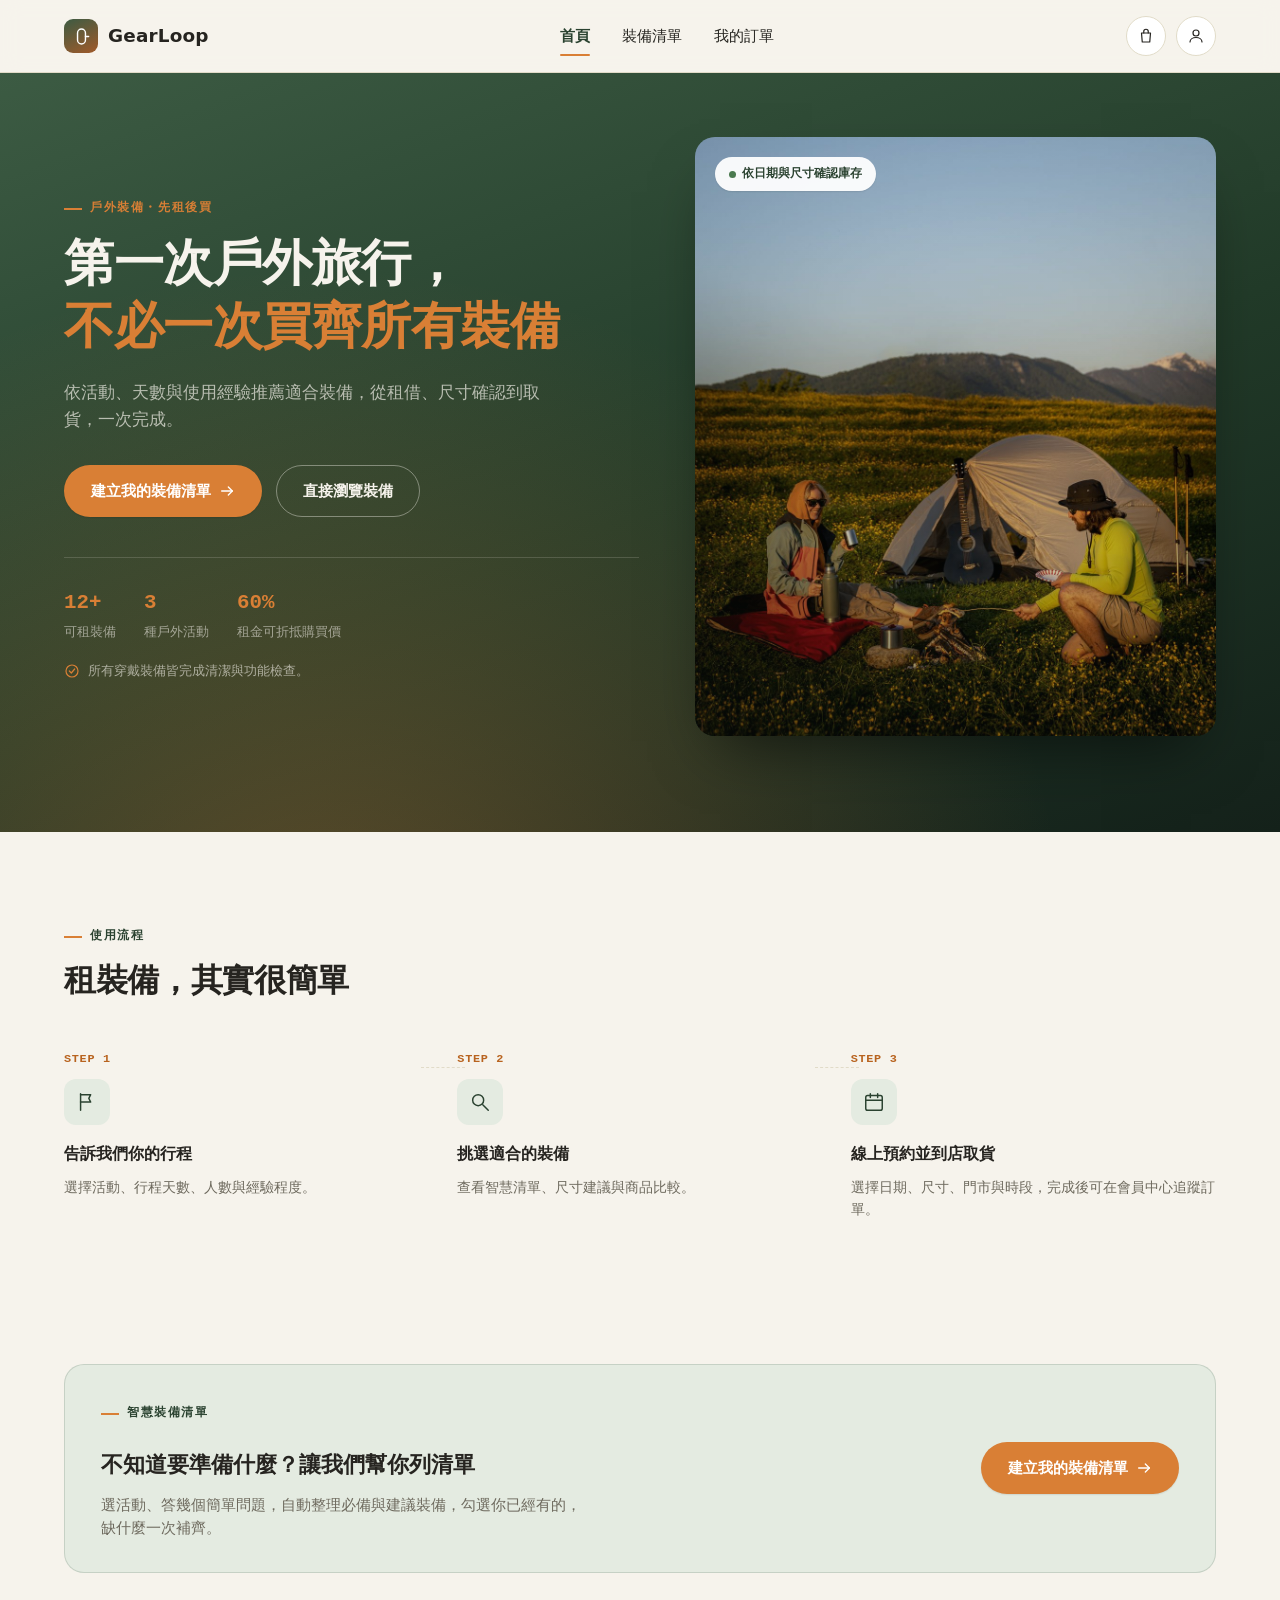
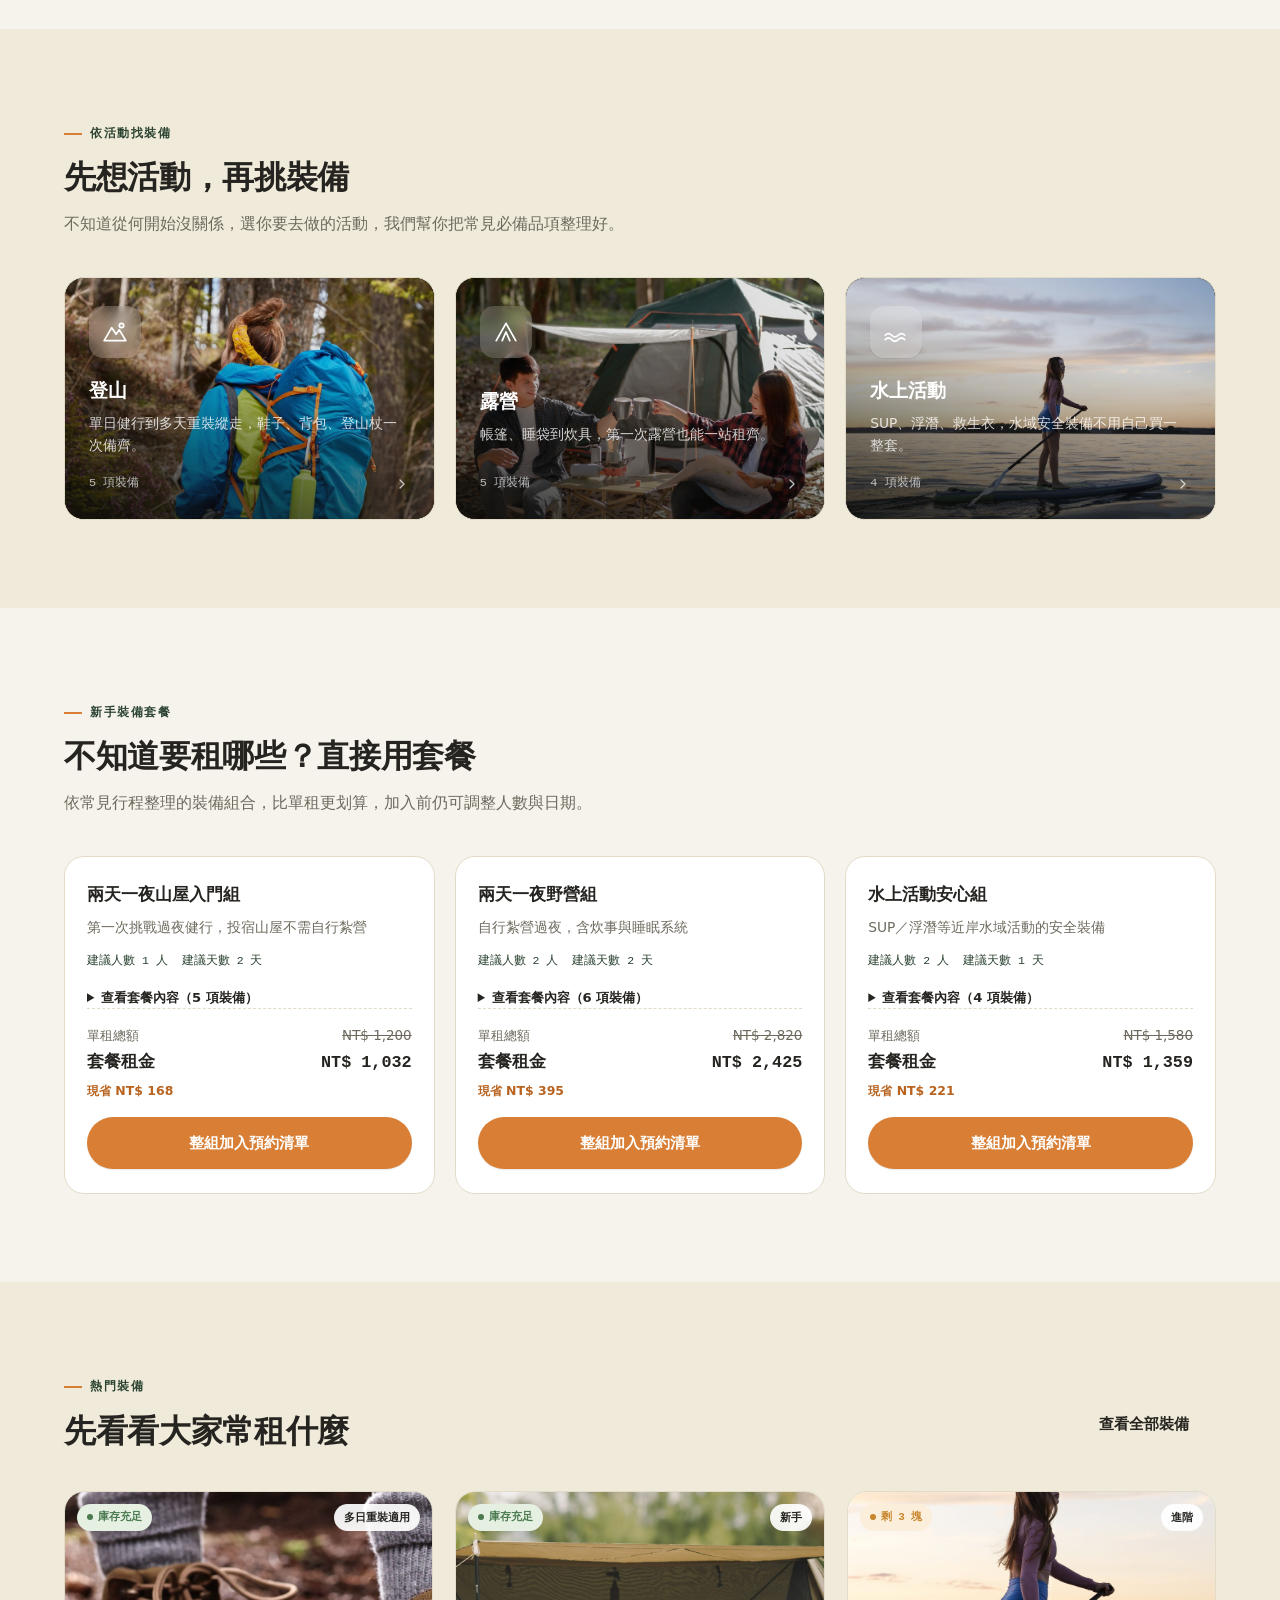
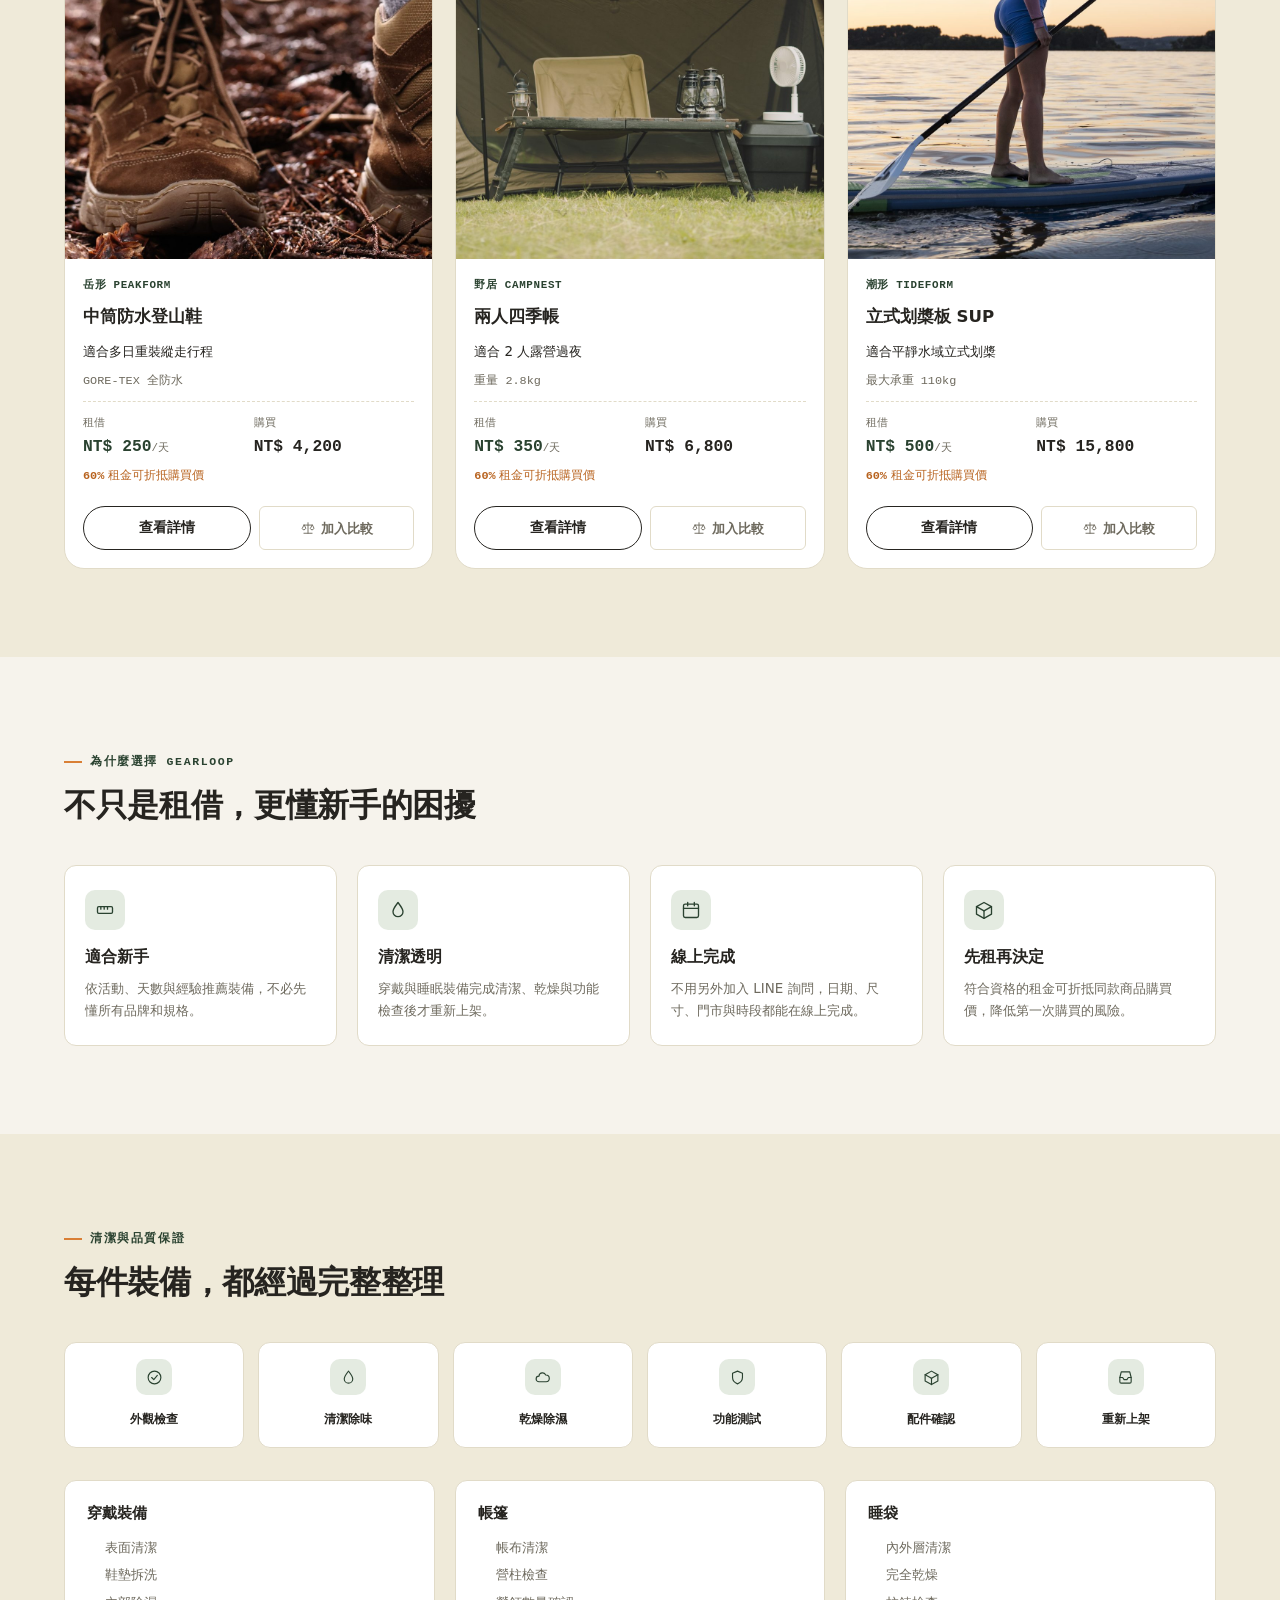
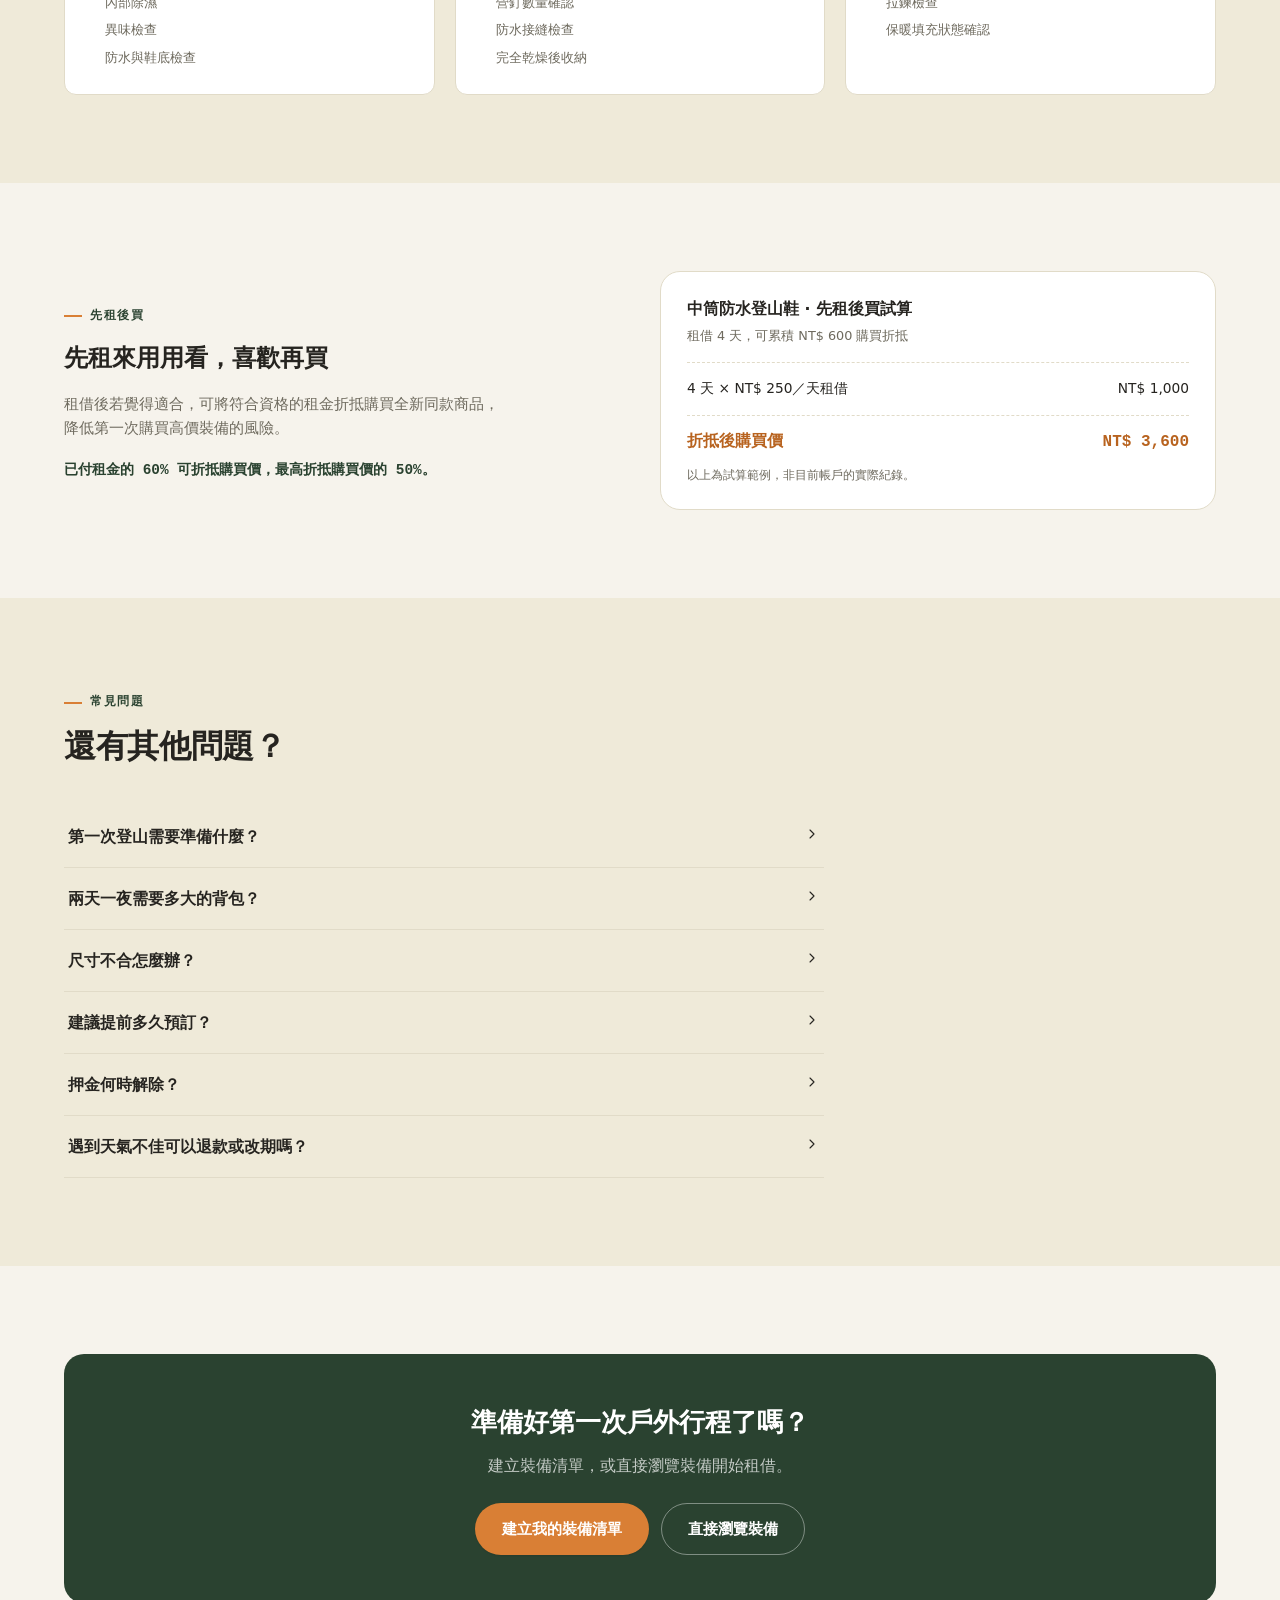
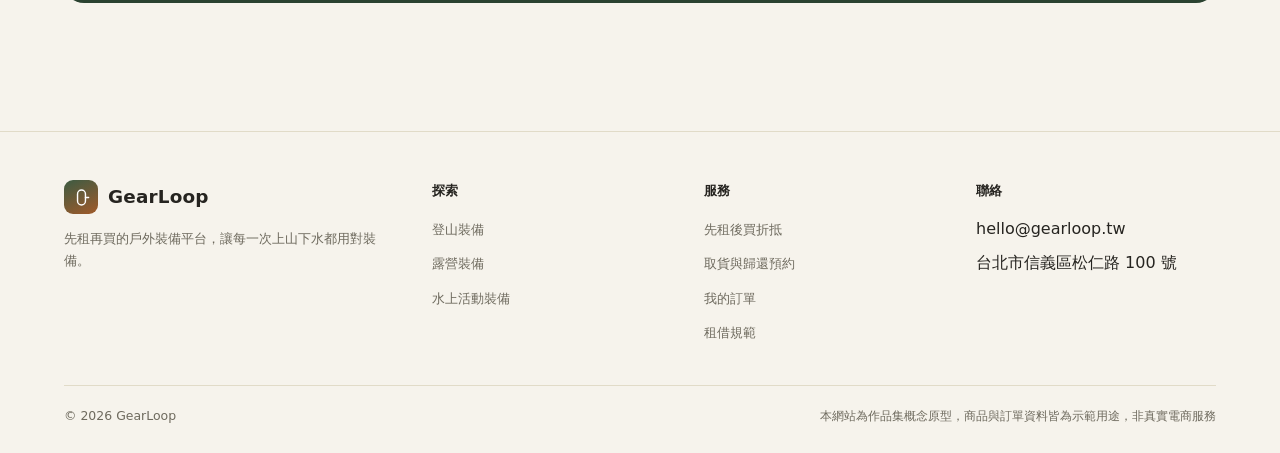
==== commit 5eb61c4f: "Re-apply the night-camp hero variant (direction C) Rebuilt against the current hero markup/copy, and" ====
--- a/index.html
+++ b/index.html
@@ -42,7 +42,7 @@
 
 <main>
   <!-- 1. Hero -->
-  <section class="hero">
+  <section class="hero hero--night">
     <div class="container">
       <div class="hero-copy">
         <span class="eyebrow">戶外裝備・先租後買</span>
--- a/css/style.css
+++ b/css/style.css
@@ -235,18 +235,7 @@
 .hero {
   position: relative;
   padding: 64px 0 96px;
-  overflow: hidden;
-}
-.hero::before {
-  content: "";
-  position: absolute;
-  inset: -20% -10% auto -10%;
-  height: 480px;
-  background:
-    radial-gradient(circle at 15% 20%, rgba(60, 91, 67, 0.16), transparent 55%),
-    radial-gradient(circle at 85% 10%, rgba(217, 127, 53, 0.14), transparent 50%),
-    radial-gradient(circle at 60% 60%, rgba(44, 110, 127, 0.10), transparent 55%);
-  pointer-events: none;
+  background: var(--color-surface-alt);
 }
 .hero .container {
   position: relative;
@@ -290,6 +279,29 @@
   color: var(--color-muted);
 }
 .hero-hygiene-note svg { width: 16px; height: 16px; stroke: var(--color-success); flex-shrink: 0; }
+
+/* Night-camp hero variant: isolated to the .hero--night modifier so the rest
+   of the (light) design system is untouched — remove the class to revert.
+   The ember glow is a second layer on .hero's own `background`, not a
+   separately-positioned pseudo-element, so it always covers exactly the
+   hero's real content height with no risk of the seam bug fixed above. */
+.hero--night {
+  background:
+    radial-gradient(ellipse at 25% 115%, rgba(217, 127, 53, 0.32), transparent 55%),
+    linear-gradient(160deg, var(--color-forest) 0%, #223b29 55%, #14211a 100%);
+}
+.hero--night .eyebrow { color: var(--color-accent); }
+.hero--night .hero-copy h1 { color: var(--color-bg); }
+.hero--night .hero-copy h1 em { color: var(--color-accent); }
+.hero--night .hero-copy p.lede { color: rgba(246, 243, 236, 0.68); }
+.hero--night .hero-cta-row .btn-outline { border-color: rgba(246, 243, 236, 0.4); color: var(--color-bg); }
+.hero--night .hero-cta-row .btn-outline:hover { background: rgba(246, 243, 236, 0.14); color: var(--color-bg); }
+.hero--night .hero-trust { border-top-color: rgba(246, 243, 236, 0.16); }
+.hero--night .hero-trust-item .num { color: var(--color-accent); }
+.hero--night .hero-trust-item .label { color: rgba(246, 243, 236, 0.55); }
+.hero--night .hero-hygiene-note { color: rgba(246, 243, 236, 0.6); }
+.hero--night .hero-hygiene-note svg { stroke: var(--color-accent); }
+.hero--night .hero-visual { box-shadow: 0 30px 60px -25px rgba(0, 0, 0, 0.6); }
 
 .hero-visual {
   position: relative;
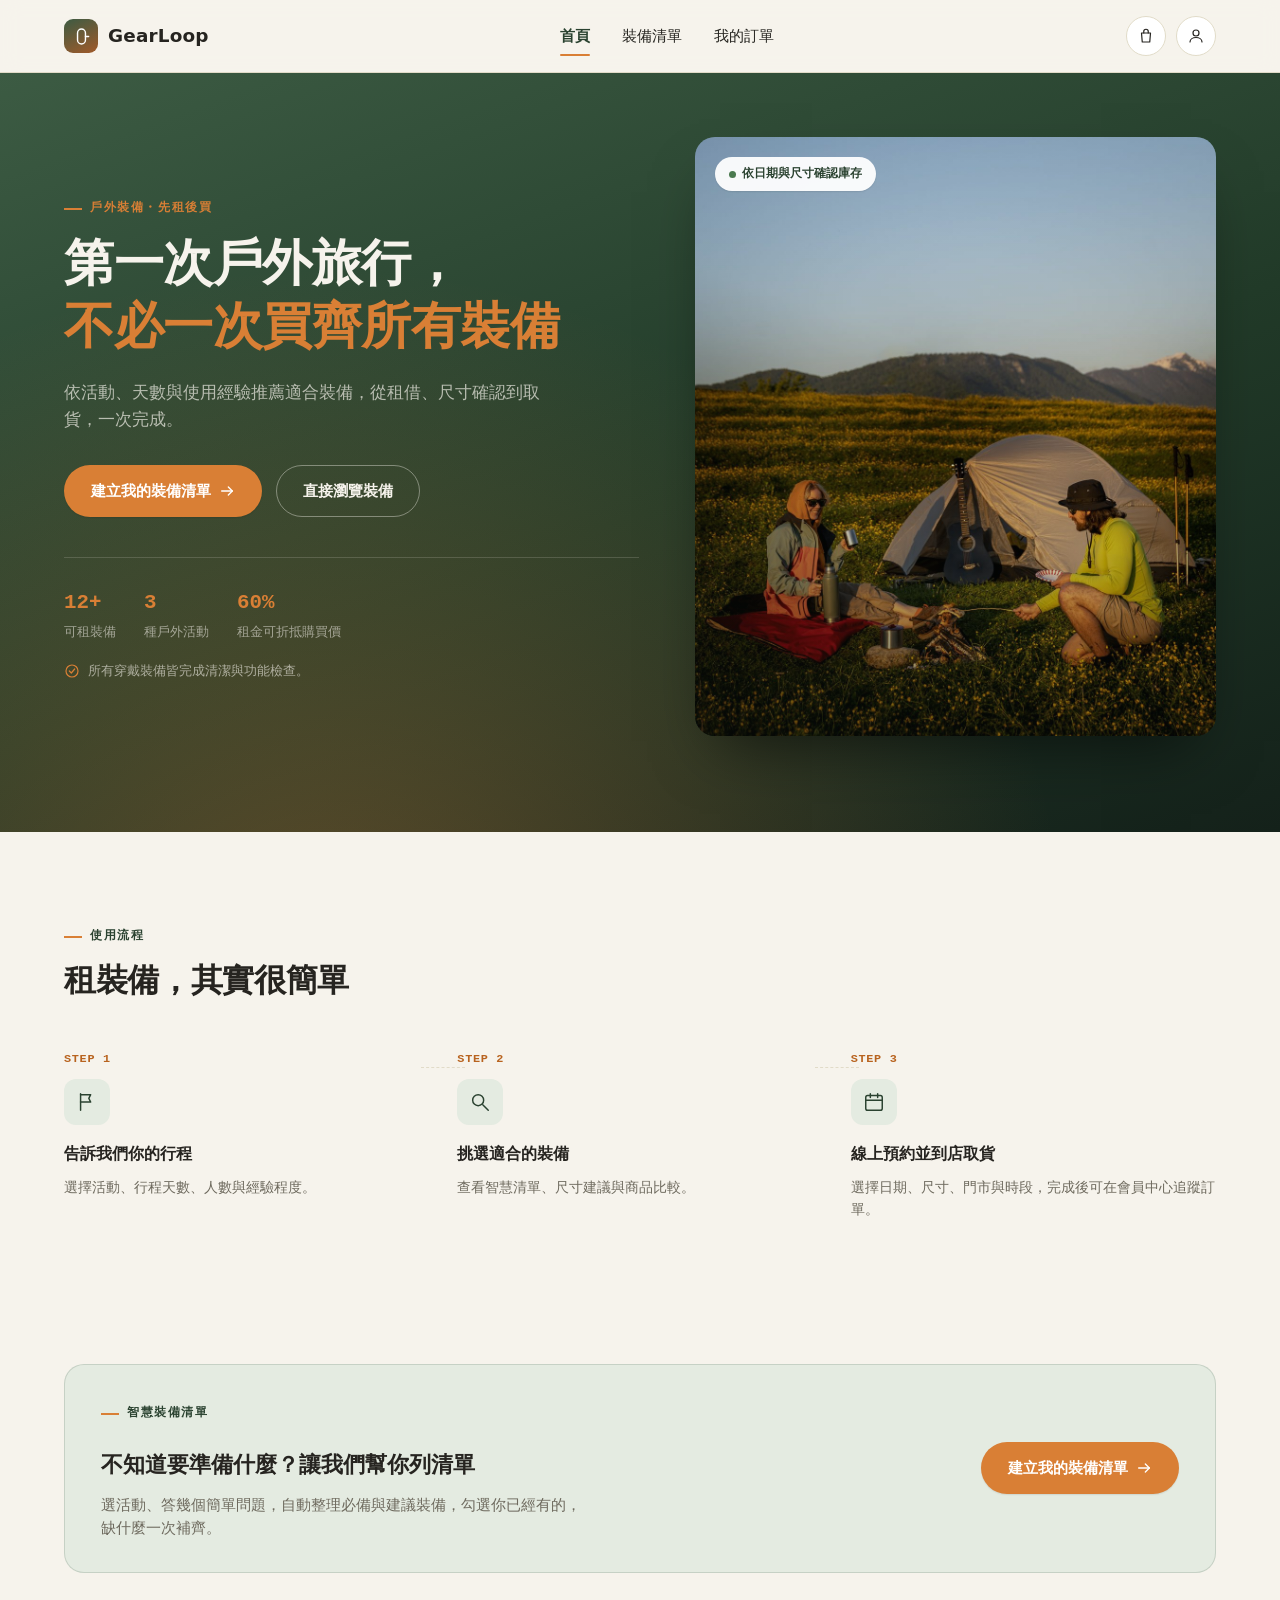
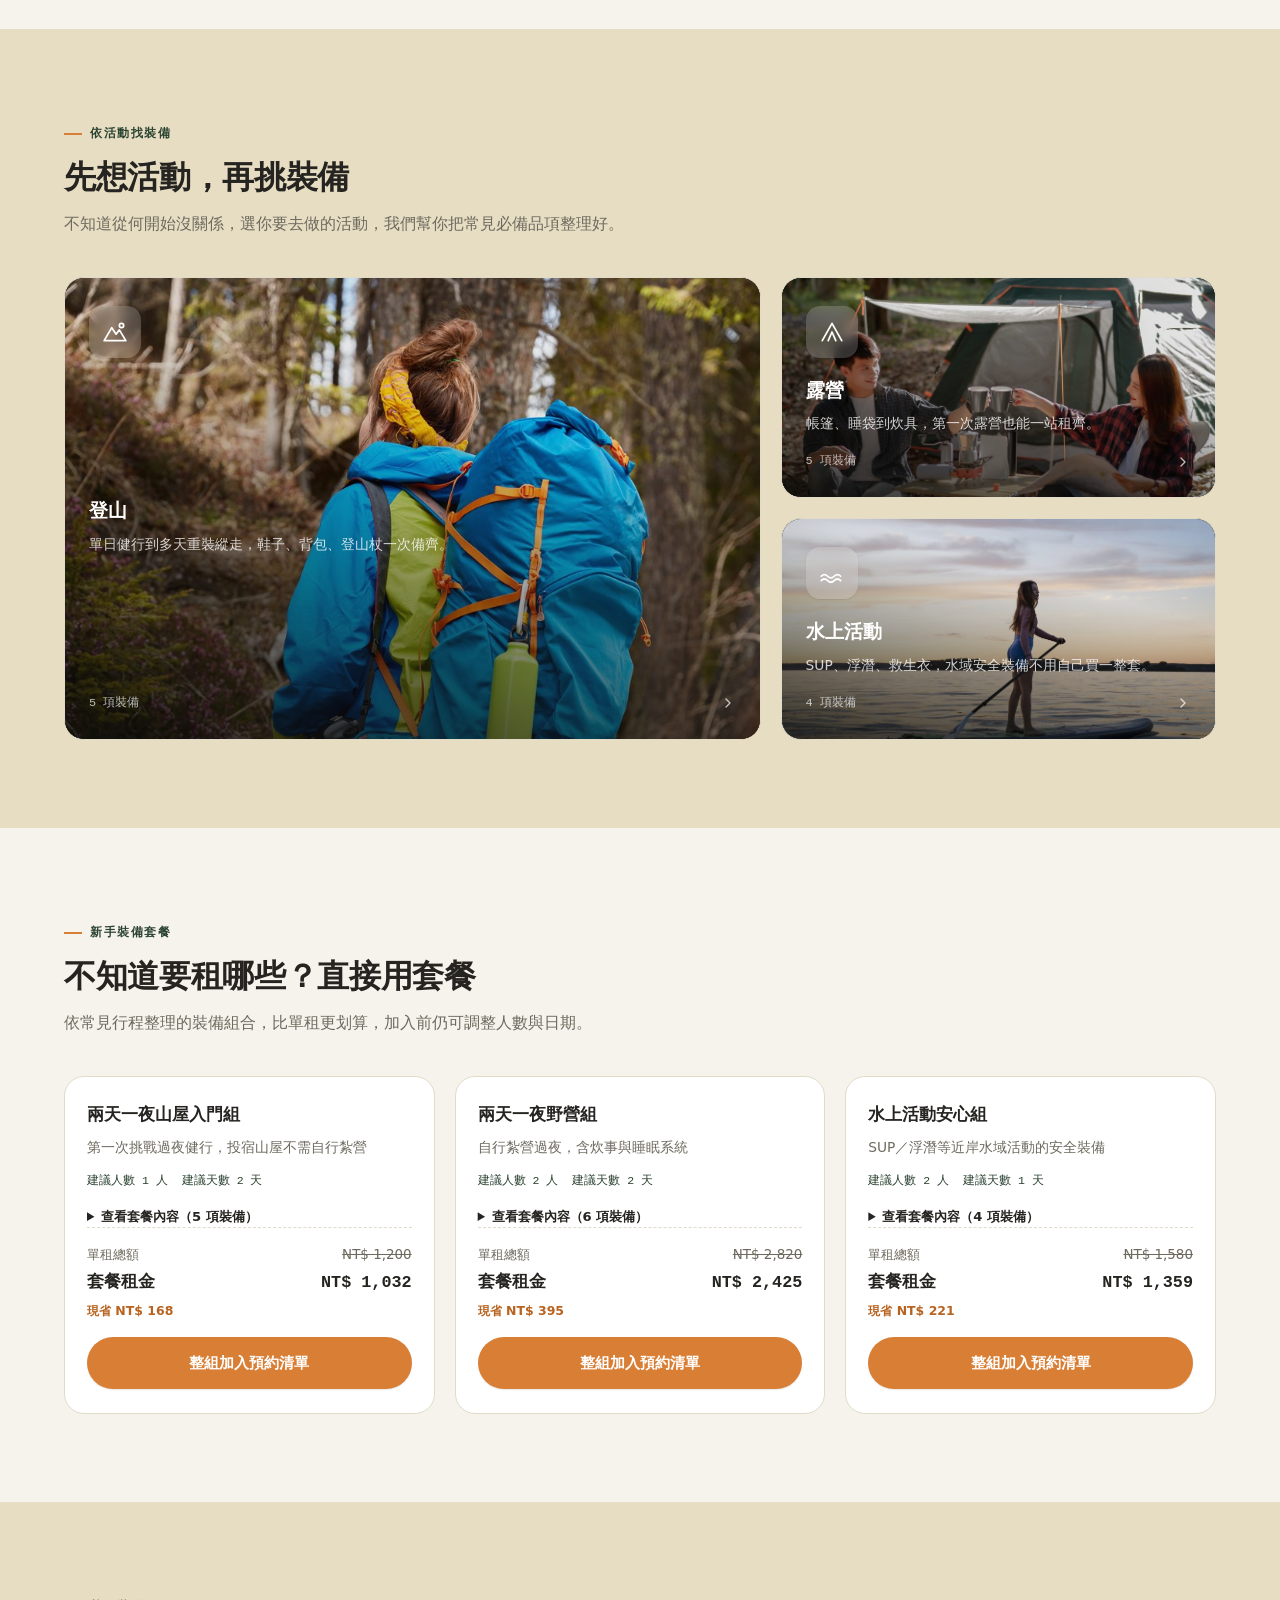
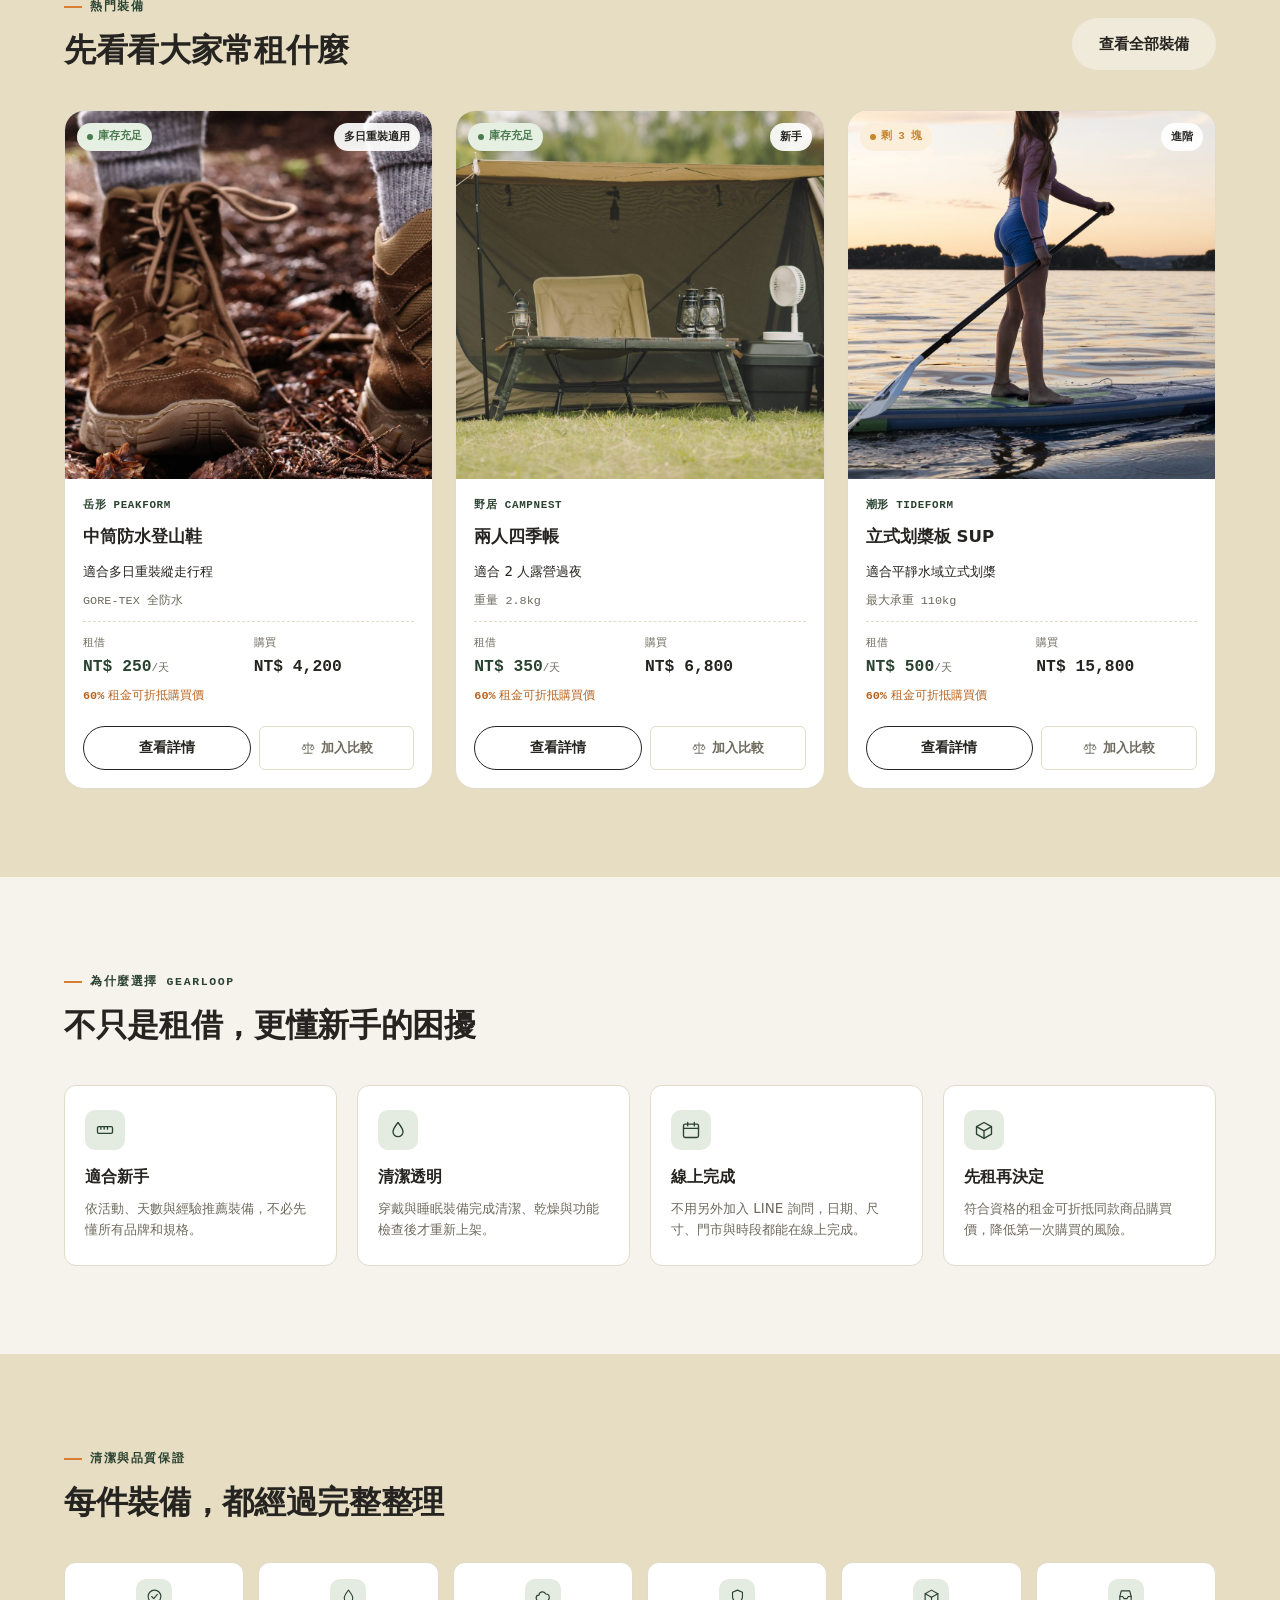
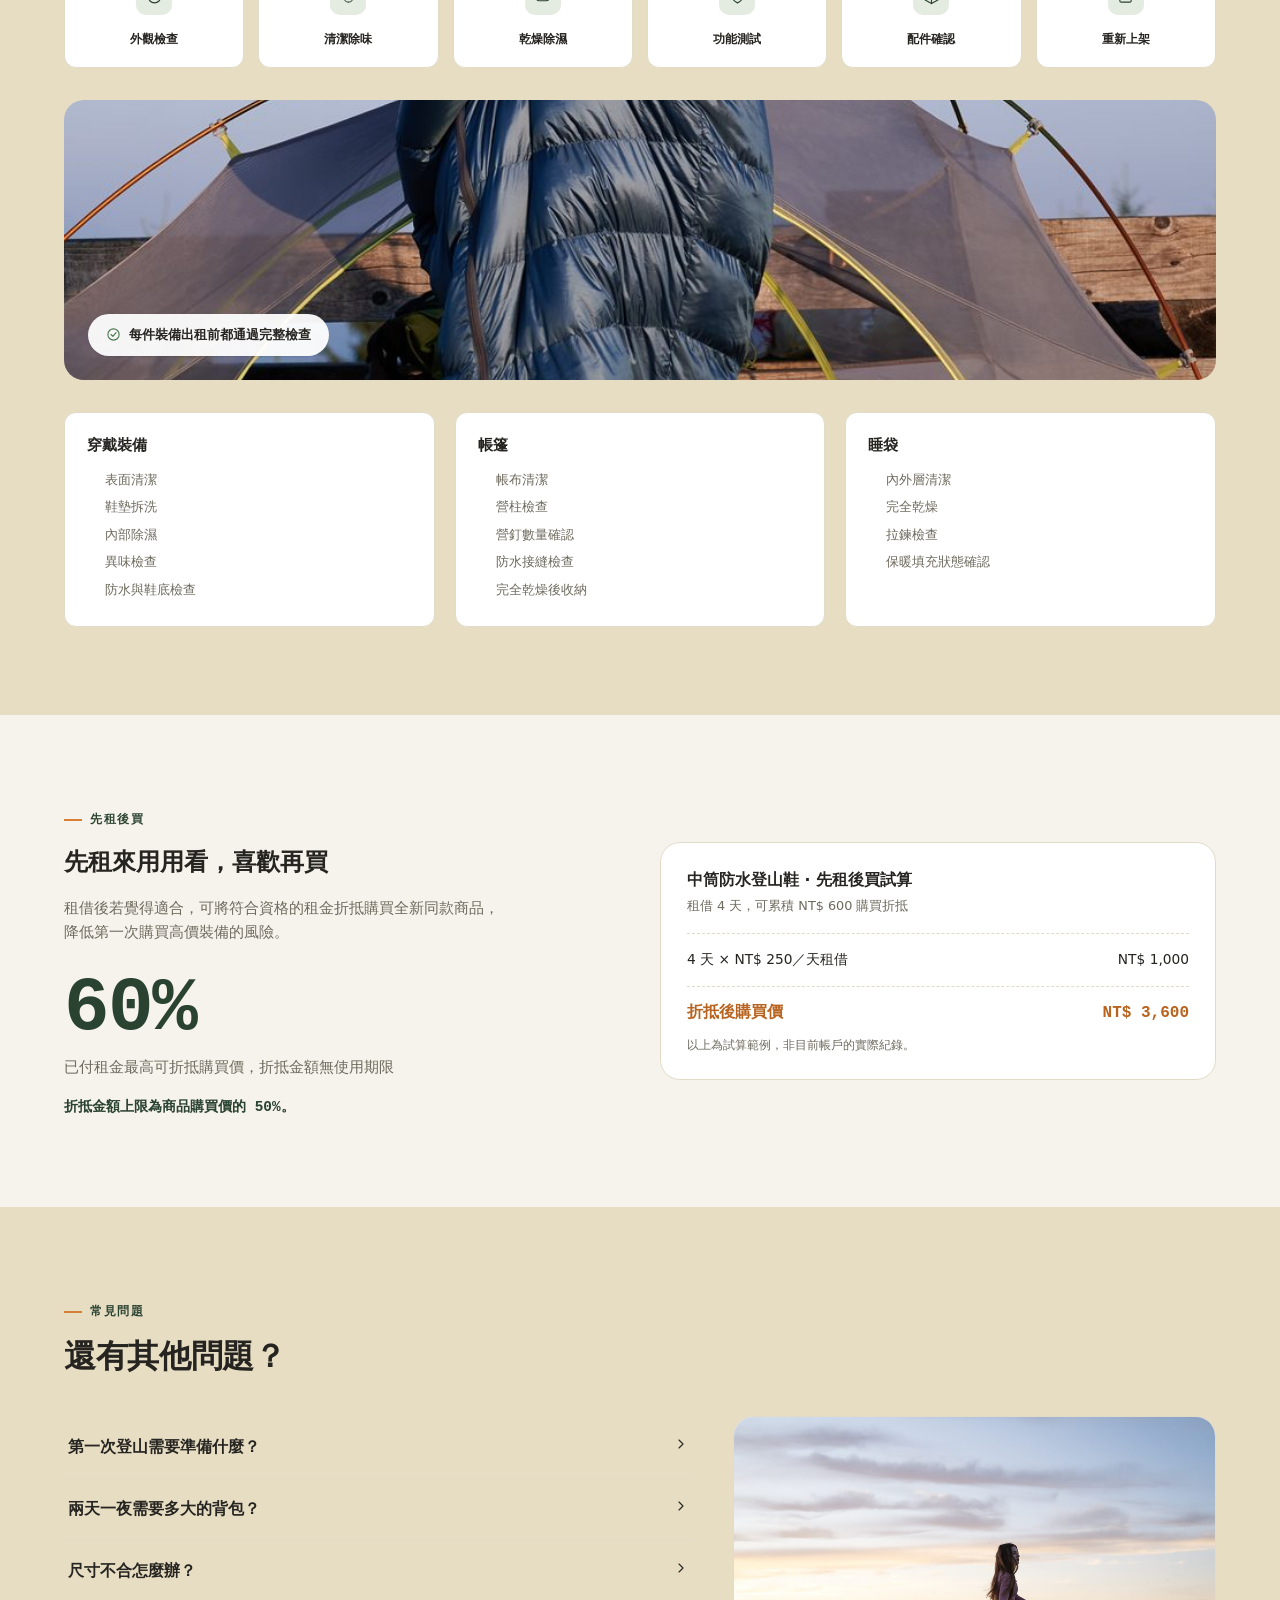
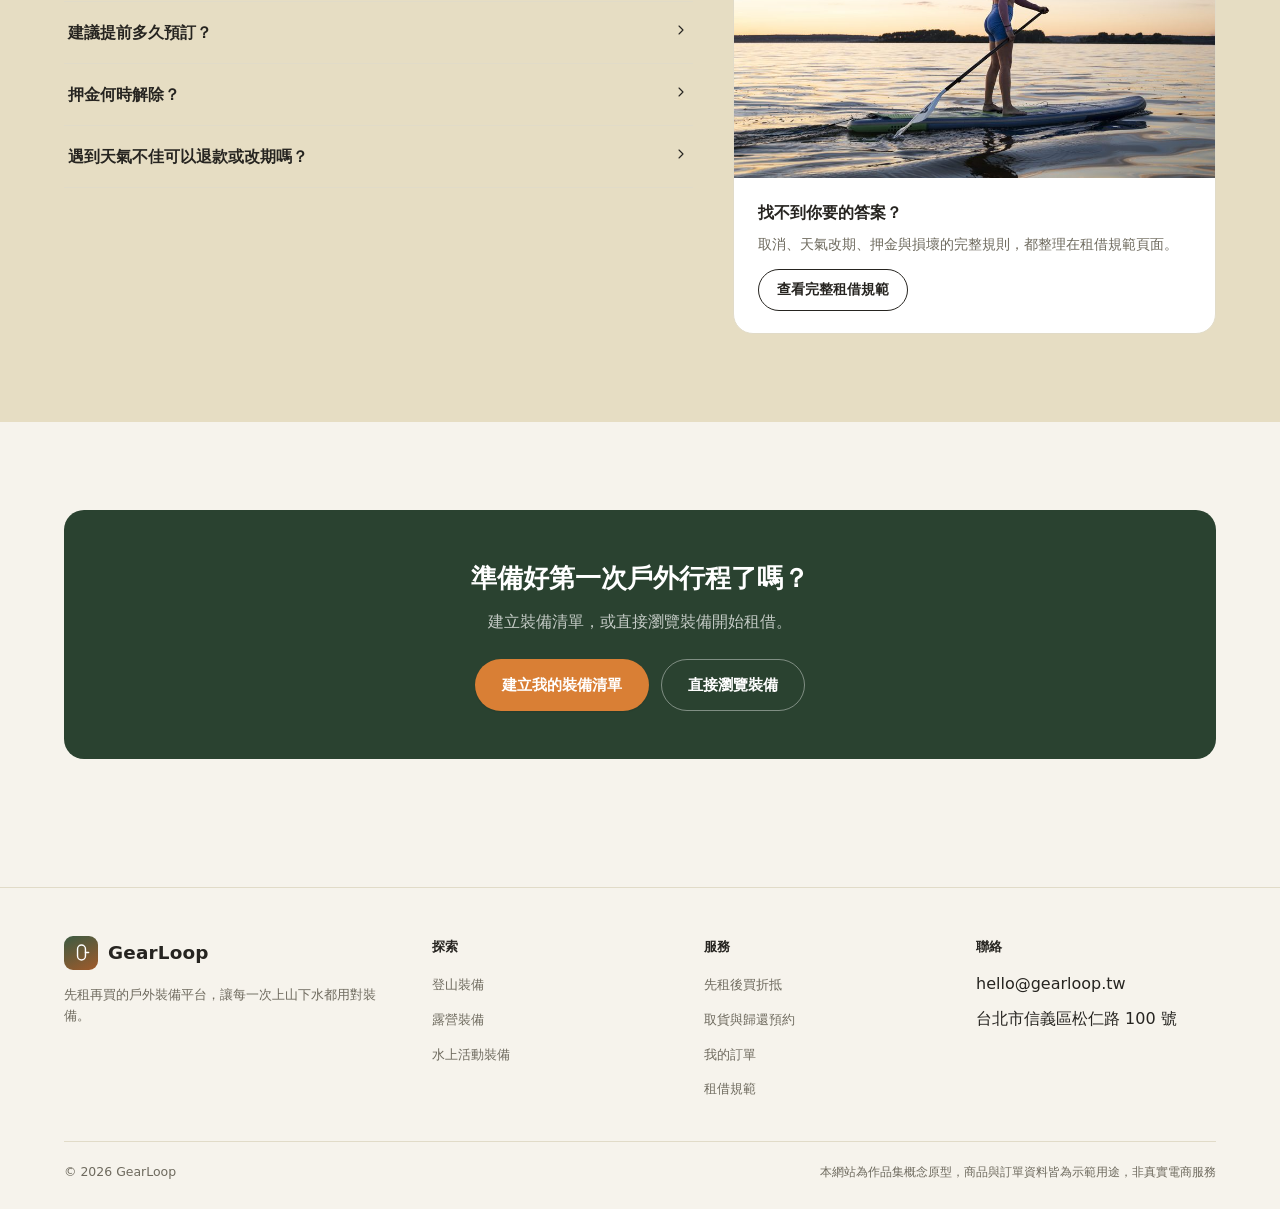
==== commit 6e85b195: "Break up homepage visual rhythm to reduce repetition Five targeted additions, all reusing existing t" ====
--- a/index.html
+++ b/index.html
@@ -249,6 +249,13 @@
         <div class="cleaning-flow-step"><div class="cf-icon"><svg viewBox="0 0 24 24" fill="none" stroke="currentColor" stroke-width="1.6" stroke-linecap="round" stroke-linejoin="round"><path d="M3 8l9-5 9 5-9 5-9-5z"/><path d="M3 8v9l9 5 9-5V8"/><line x1="12" y1="13" x2="12" y2="22"/></svg></div><span>配件確認</span></div>
         <div class="cleaning-flow-step"><div class="cf-icon"><svg viewBox="0 0 24 24" fill="none" stroke="currentColor" stroke-width="1.6" stroke-linecap="round" stroke-linejoin="round"><path d="M4 12h4l2 3h4l2-3h4"/><path d="M4 12l2-8h12l2 8v6a2 2 0 0 1-2 2H6a2 2 0 0 1-2-2z"/></svg></div><span>重新上架</span></div>
       </div>
+      <div class="cleaning-photo-banner">
+        <img src="assets/images/gear/sleeping-bag.jpg" alt="裝備完成整理後才會重新上架出租" loading="lazy">
+        <div class="cleaning-photo-caption">
+          <svg viewBox="0 0 24 24" fill="none" stroke="currentColor" stroke-width="1.8" stroke-linecap="round" stroke-linejoin="round" style="width:15px;height:15px;color:var(--color-success)"><circle cx="12" cy="12" r="9"/><polyline points="8 12 11 15 16 9"/></svg>
+          每件裝備出租前都通過完整檢查
+        </div>
+      </div>
       <div class="cleaning-groups">
         <div class="cleaning-group">
           <h4>穿戴裝備</h4>
@@ -291,6 +298,10 @@
           <span class="eyebrow">先租後買</span>
           <h2>先租來用用看，喜歡再買</h2>
           <p>租借後若覺得適合，可將符合資格的租金折抵購買全新同款商品，降低第一次購買高價裝備的風險。</p>
+          <div class="rtb-big-stat">
+            <span class="rtb-big-num">60%</span>
+            <span class="rtb-big-label">已付租金最高可折抵購買價，折抵金額無使用期限</span>
+          </div>
           <p class="rtb-rule" id="rtbRuleText"></p>
         </div>
         <div class="rtb-example" id="rtbExample"></div>
@@ -305,7 +316,17 @@
         <span class="eyebrow">常見問題</span>
         <h2>還有其他問題？</h2>
       </div>
-      <div class="faq-list" id="homeFaqAccordion"></div>
+      <div class="faq-layout">
+        <div class="faq-list" id="homeFaqAccordion"></div>
+        <div class="faq-side-panel">
+          <img src="assets/images/activities/activity-water.jpg" alt="" loading="lazy">
+          <div class="faq-side-panel-body">
+            <h3>找不到你要的答案？</h3>
+            <p>取消、天氣改期、押金與損壞的完整規則，都整理在租借規範頁面。</p>
+            <a href="policies.html" class="btn btn-outline btn-sm" style="margin-top:14px">查看完整租借規範</a>
+          </div>
+        </div>
+      </div>
     </div>
   </section>
 
@@ -395,7 +416,7 @@
     const netPrice = gear.buyPrice - credit;
 
     document.getElementById('rtbRuleText').textContent =
-      `已付租金的 ${Math.round(RENT_TO_BUY_RATE * 100)}% 可折抵購買價，最高折抵購買價的 ${Math.round(RENT_TO_BUY_CAP_RATIO * 100)}%。`;
+      `折抵金額上限為商品購買價的 ${Math.round(RENT_TO_BUY_CAP_RATIO * 100)}%。`;
 
     document.getElementById('rtbExample').innerHTML = `
       <h4>${gear.name} · 先租後買試算</h4>
--- a/css/style.css
+++ b/css/style.css
@@ -202,7 +202,10 @@
    Sections
    ========================================================================== */
 .section { padding: 88px 0; }
-.section-alt { background: var(--color-surface-alt); }
+/* Deliberately more contrasted than --color-surface-alt (which is shared by
+   buttons/panels/thumbnails elsewhere) — scoped here so homepage section
+   bands actually read as a color change, not just a fixed alternation. */
+.section-alt { background: #E6DDC3; }
 .section-tight { padding: 56px 0; }
 
 .section-head { max-width: 640px; margin: 0 0 40px; }
@@ -361,11 +364,16 @@
 /* ==========================================================================
    Activity cards
    ========================================================================== */
+/* Asymmetric bento layout (one large + two stacked) instead of 3 equal columns —
+   deliberately breaks the "3-card grid" rhythm repeated by the kit and gear
+   sections right below it. */
 .activity-grid {
   display: grid;
-  grid-template-columns: repeat(3, 1fr);
+  grid-template-columns: 1.6fr 1fr;
+  grid-auto-rows: 1fr;
   gap: 20px;
 }
+.activity-grid .activity-card:first-child { grid-row: span 2; min-height: 460px; }
 .activity-card {
   position: relative;
   border-radius: var(--radius-lg);
@@ -590,6 +598,23 @@
 .cleaning-group ul { margin: 12px 0 0; padding-left: 18px; font-size: 0.84rem; color: var(--color-muted); }
 .cleaning-group li { margin-bottom: 6px; }
 
+.cleaning-photo-banner { position: relative; border-radius: var(--radius-lg); overflow: hidden; height: 280px; margin: 32px 0; }
+.cleaning-photo-banner img { width: 100%; height: 100%; object-fit: cover; display: block; }
+.cleaning-photo-caption {
+  position: absolute;
+  left: 24px;
+  bottom: 24px;
+  background: rgba(255,255,255,0.94);
+  border-radius: 999px;
+  padding: 10px 18px;
+  font-size: 0.84rem;
+  font-weight: 600;
+  display: flex;
+  align-items: center;
+  gap: 8px;
+  box-shadow: var(--shadow-sm);
+}
+
 /* ==========================================================================
    Rent-to-buy explainer (先租後買說明)
    ========================================================================== */
@@ -601,6 +626,17 @@
 }
 .rtb-copy p { font-size: 0.96rem; color: var(--color-muted); margin-top: 14px; max-width: 46ch; }
 .rtb-copy .rtb-rule { margin-top: 18px; font-family: var(--font-mono); font-size: 0.9rem; color: var(--color-forest-dark); font-weight: 700; }
+.rtb-big-stat { margin: 26px 0 6px; }
+.rtb-big-num {
+  display: block;
+  font-family: var(--font-mono);
+  font-weight: 800;
+  font-size: clamp(3rem, 7vw, 4.75rem);
+  line-height: 1;
+  color: var(--color-forest-dark);
+  letter-spacing: -0.02em;
+}
+.rtb-big-label { display: block; font-size: 0.92rem; color: var(--color-muted); margin-top: 8px; }
 .rtb-example {
   background: var(--color-surface);
   border: 1px solid var(--color-border);
@@ -615,6 +651,19 @@
 /* ==========================================================================
    FAQ accordion
    ========================================================================== */
+.faq-layout { display: grid; grid-template-columns: 1.3fr 1fr; gap: 40px; align-items: start; }
+.faq-side-panel {
+  border-radius: var(--radius-lg);
+  overflow: hidden;
+  background: var(--color-surface);
+  border: 1px solid var(--color-border);
+  position: sticky;
+  top: 96px;
+}
+.faq-side-panel img { width: 100%; aspect-ratio: 4 / 3; object-fit: cover; display: block; }
+.faq-side-panel-body { padding: 22px 24px; }
+.faq-side-panel-body h3 { font-size: 1rem; }
+.faq-side-panel-body p { font-size: 0.86rem; color: var(--color-muted); margin-top: 8px; }
 .faq-list { max-width: 760px; }
 .faq-item { border-bottom: 1px solid var(--color-border); }
 .faq-question {
@@ -1624,12 +1673,15 @@
   .hero .container { grid-template-columns: 1fr; }
   .hero-visual { max-width: 420px; margin: 0 auto; }
   .activity-grid { grid-template-columns: 1fr; }
+  .activity-grid .activity-card:first-child { grid-row: auto; min-height: 220px; }
   .feature-grid { grid-template-columns: repeat(2, 1fr); }
   .gear-grid { grid-template-columns: repeat(2, 1fr); }
   .kit-grid { grid-template-columns: 1fr; }
   .cleaning-flow { grid-template-columns: repeat(3, 1fr); }
   .cleaning-groups { grid-template-columns: 1fr; }
   .rtb-explainer { grid-template-columns: 1fr; }
+  .faq-layout { grid-template-columns: 1fr; }
+  .faq-side-panel { position: static; }
   .product-layout { grid-template-columns: 1fr; }
   .checkout-layout { grid-template-columns: 1fr; }
   .order-summary { position: static; }
@@ -1685,6 +1737,7 @@
   .modal-date-compare { grid-template-columns: 1fr; }
   .modal-dialog { padding: 22px; }
   .kit-modal-field-row { grid-template-columns: 1fr; }
+  .cleaning-photo-banner { height: 200px; margin: 24px 0; }
 
   .order-timeline {
     flex-direction: column;
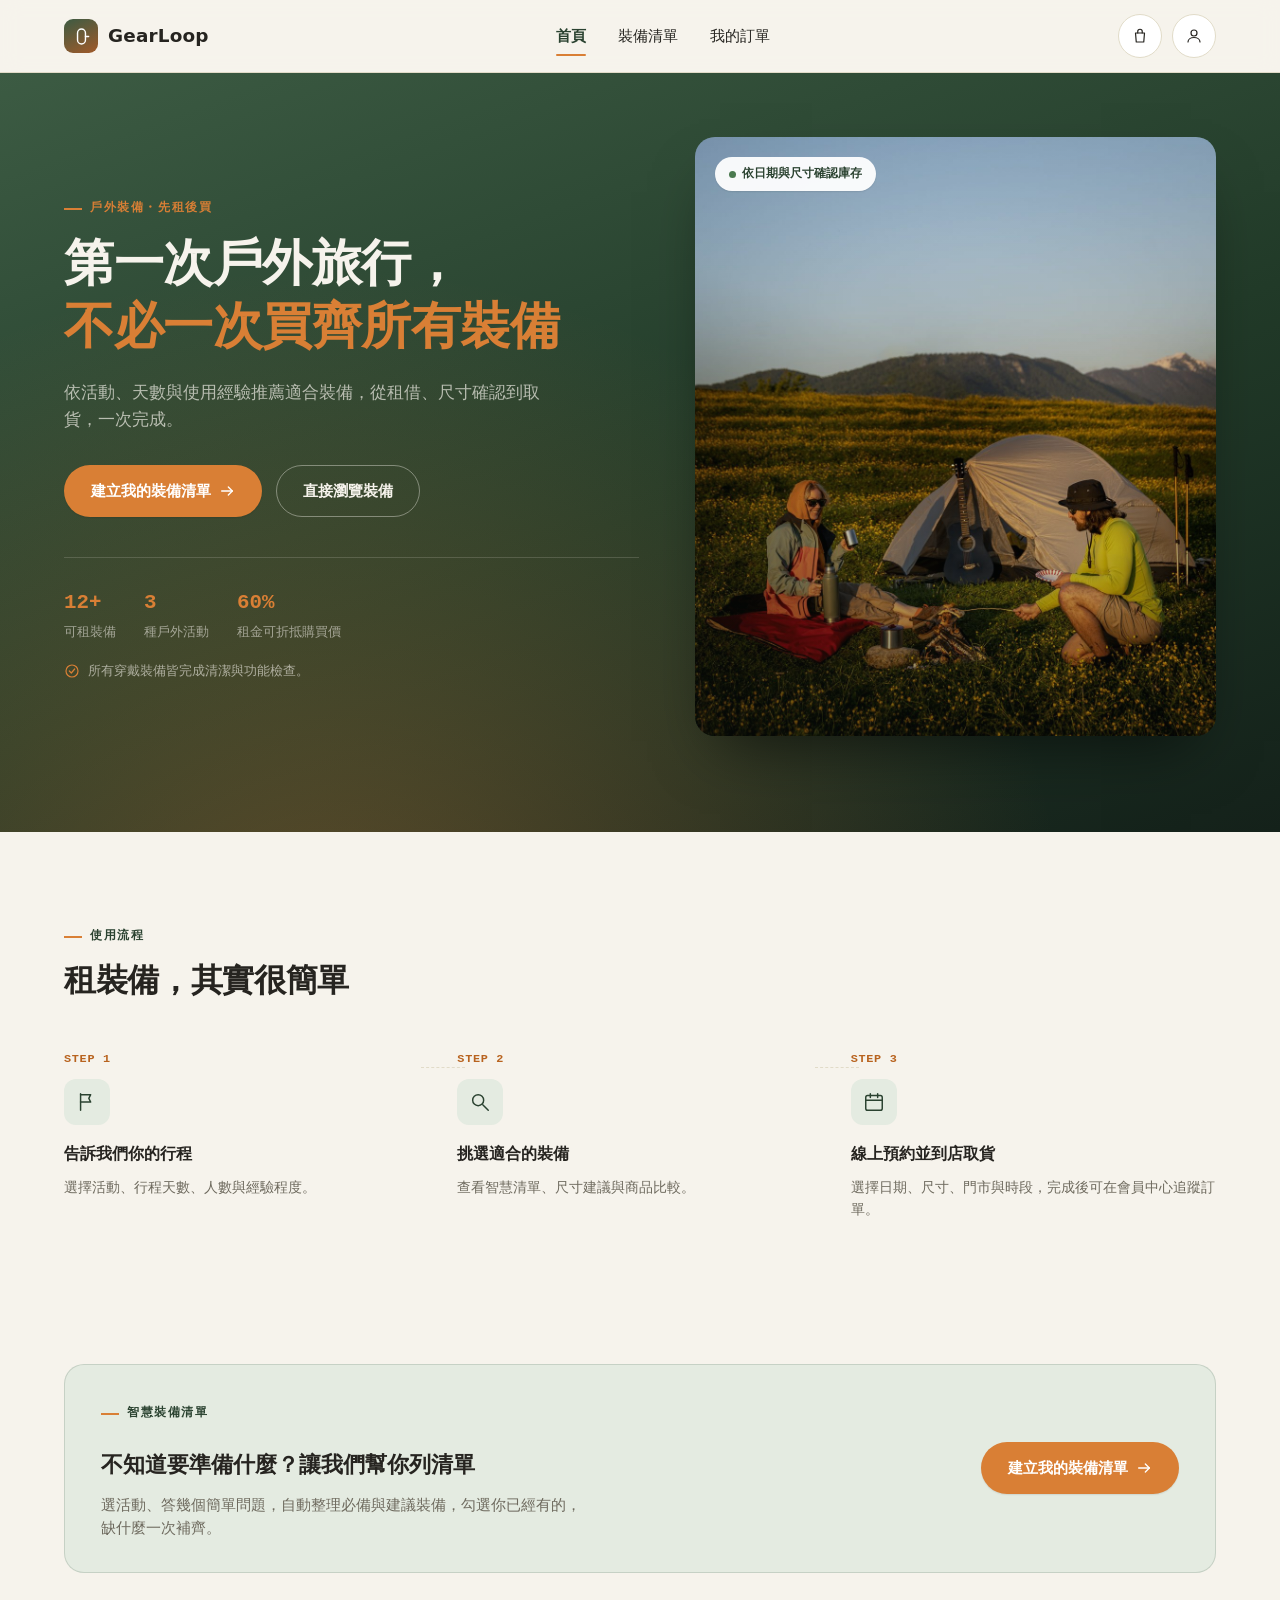
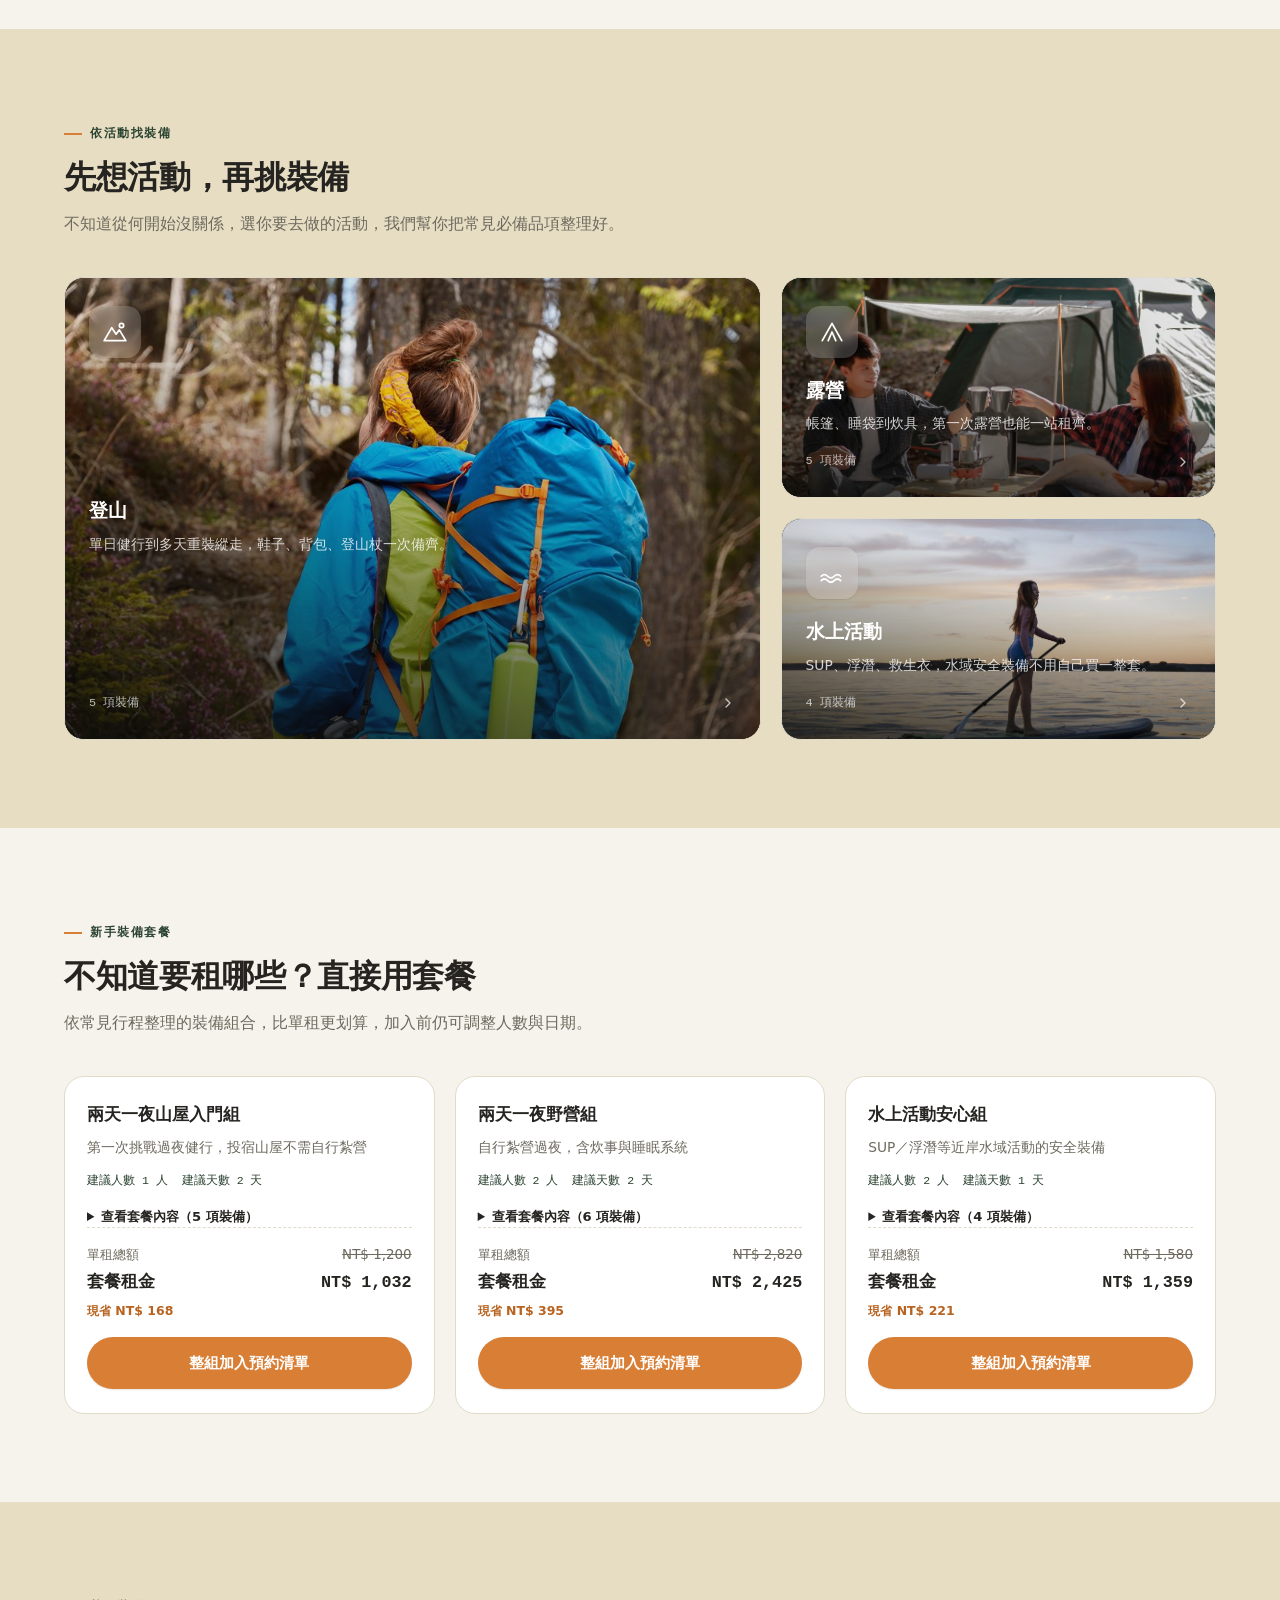
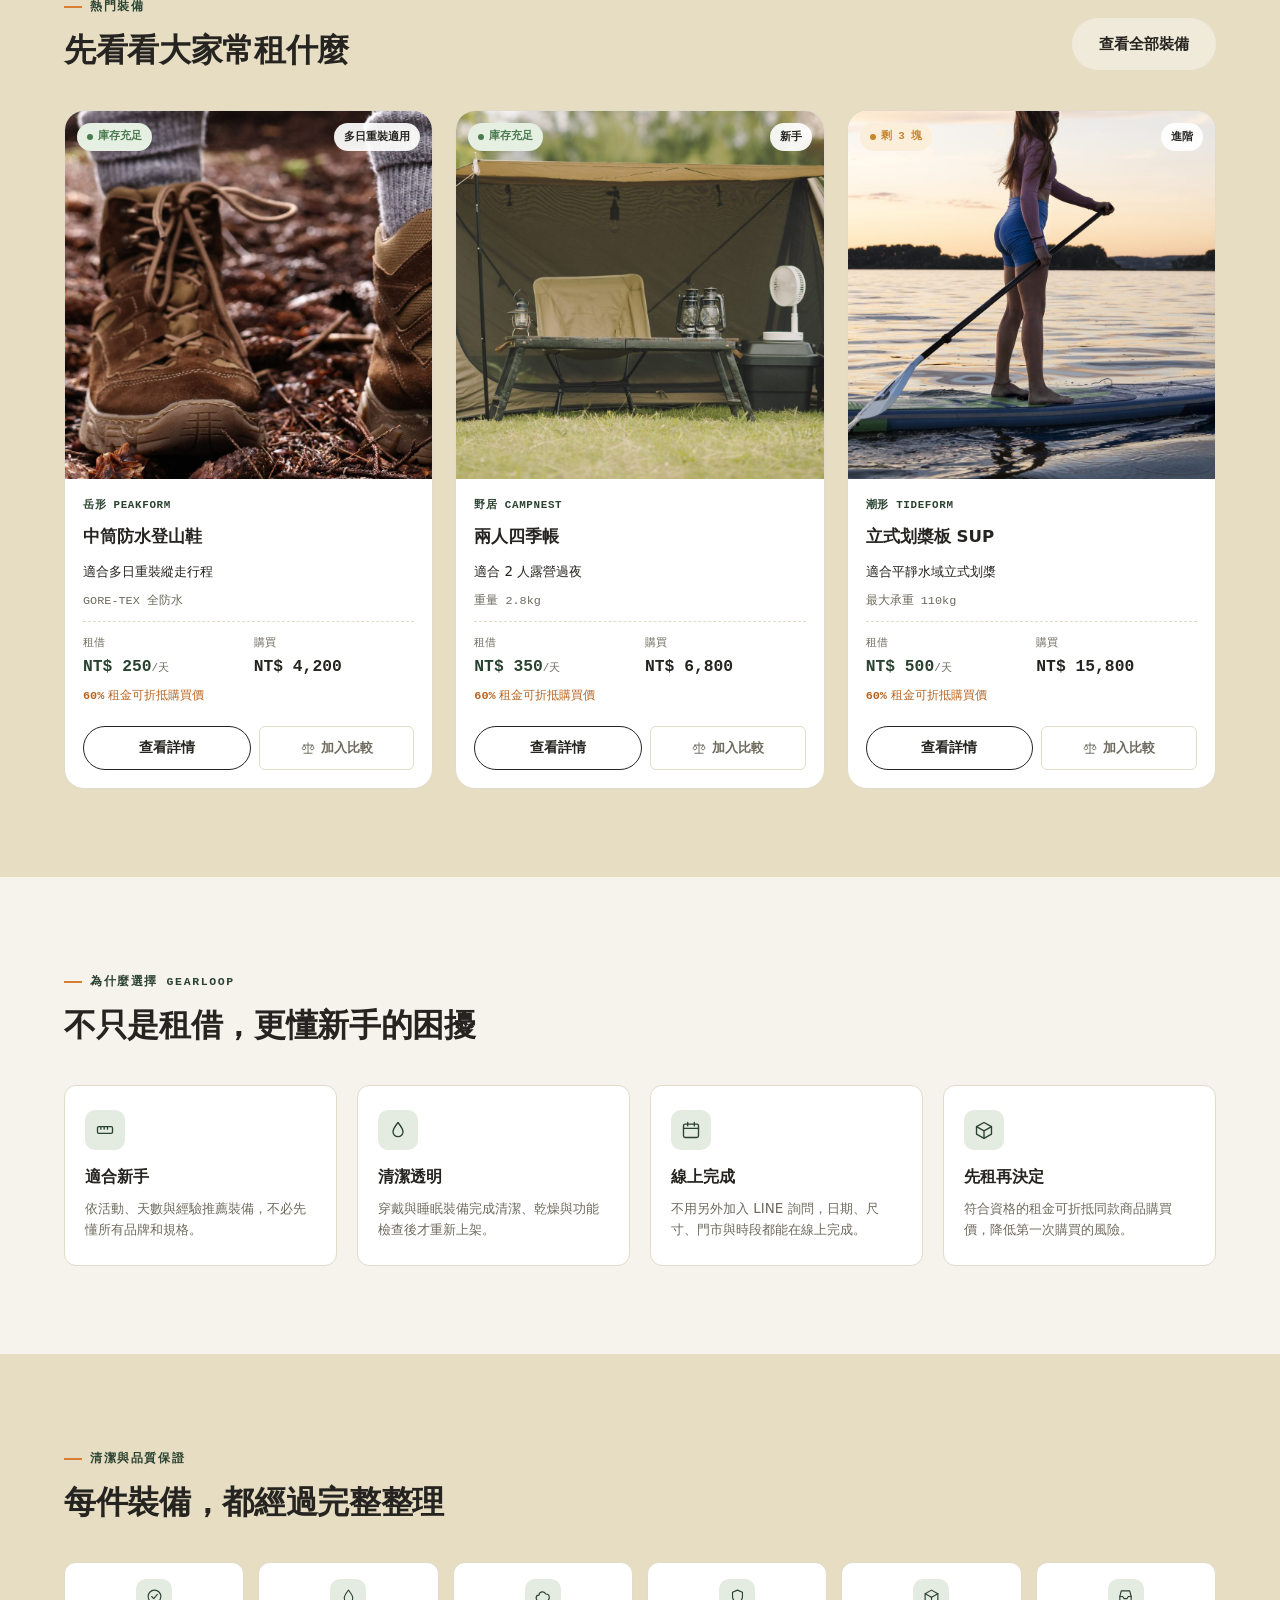
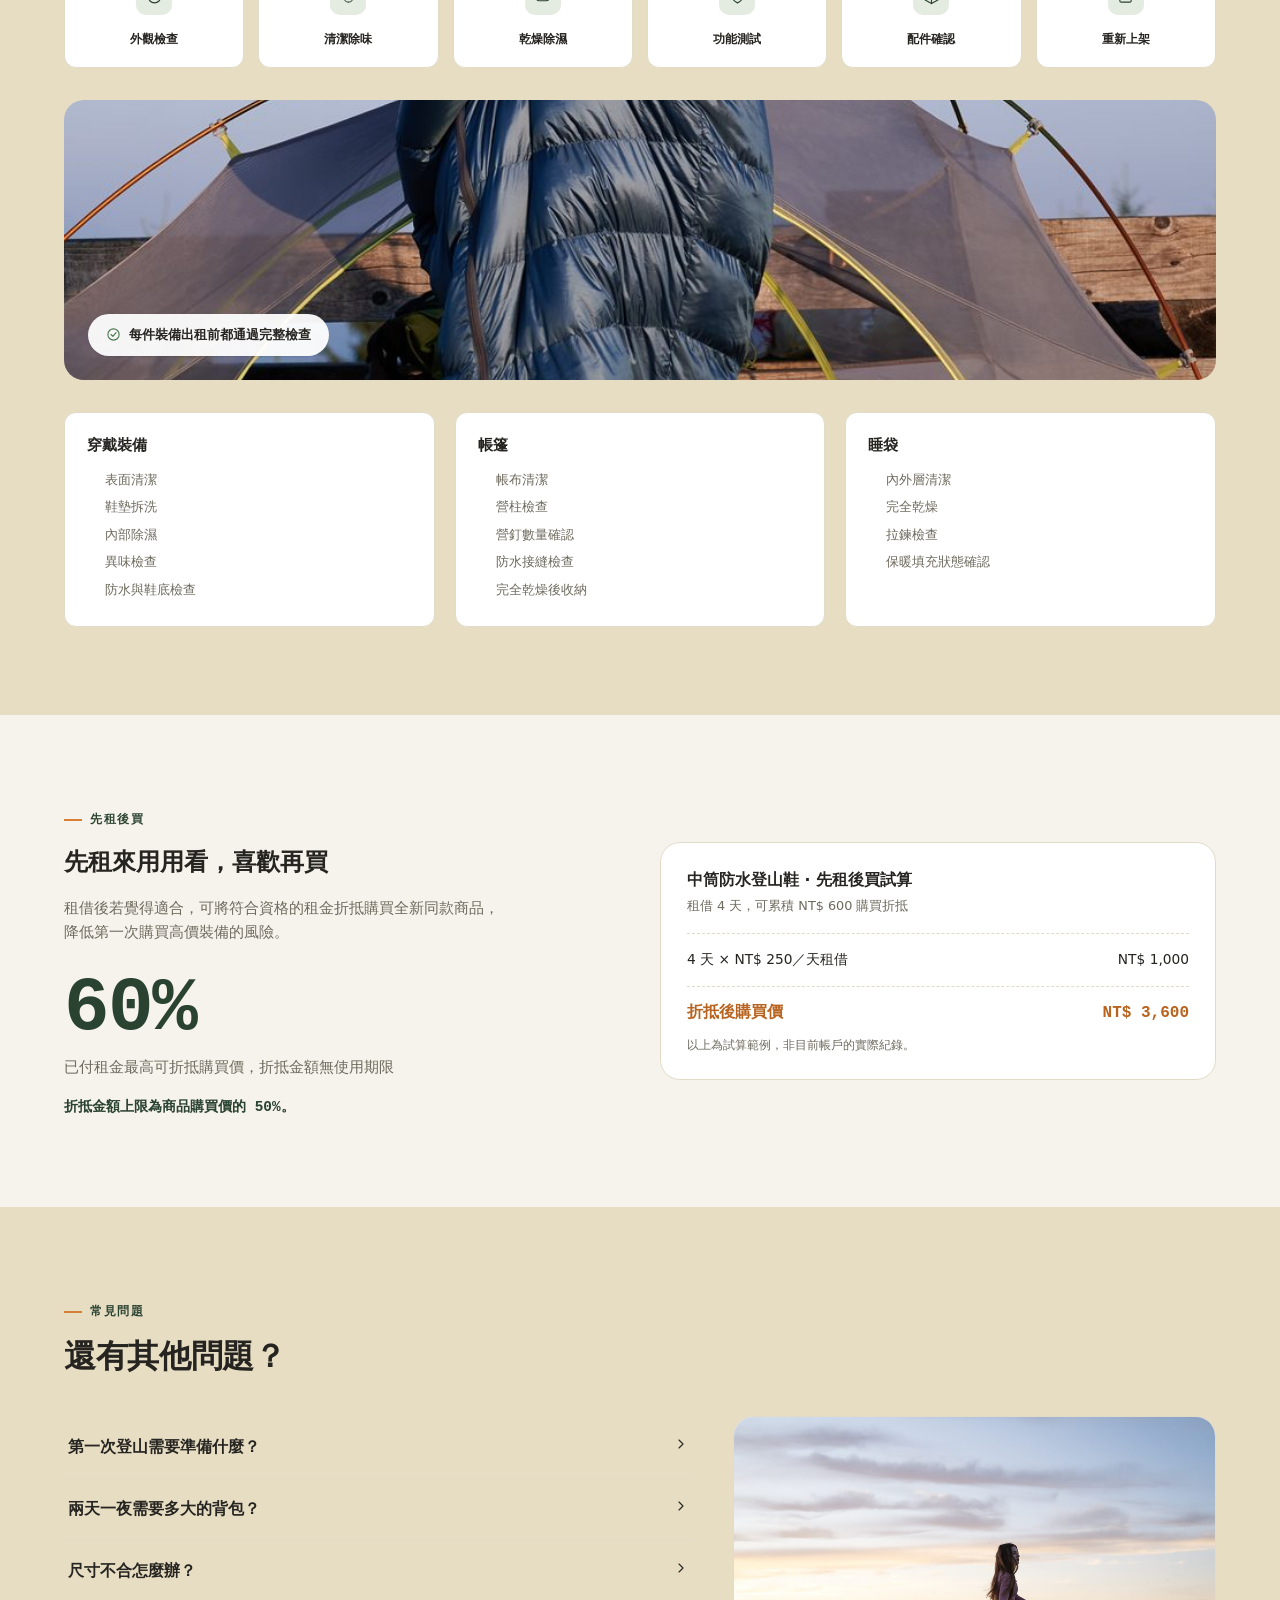
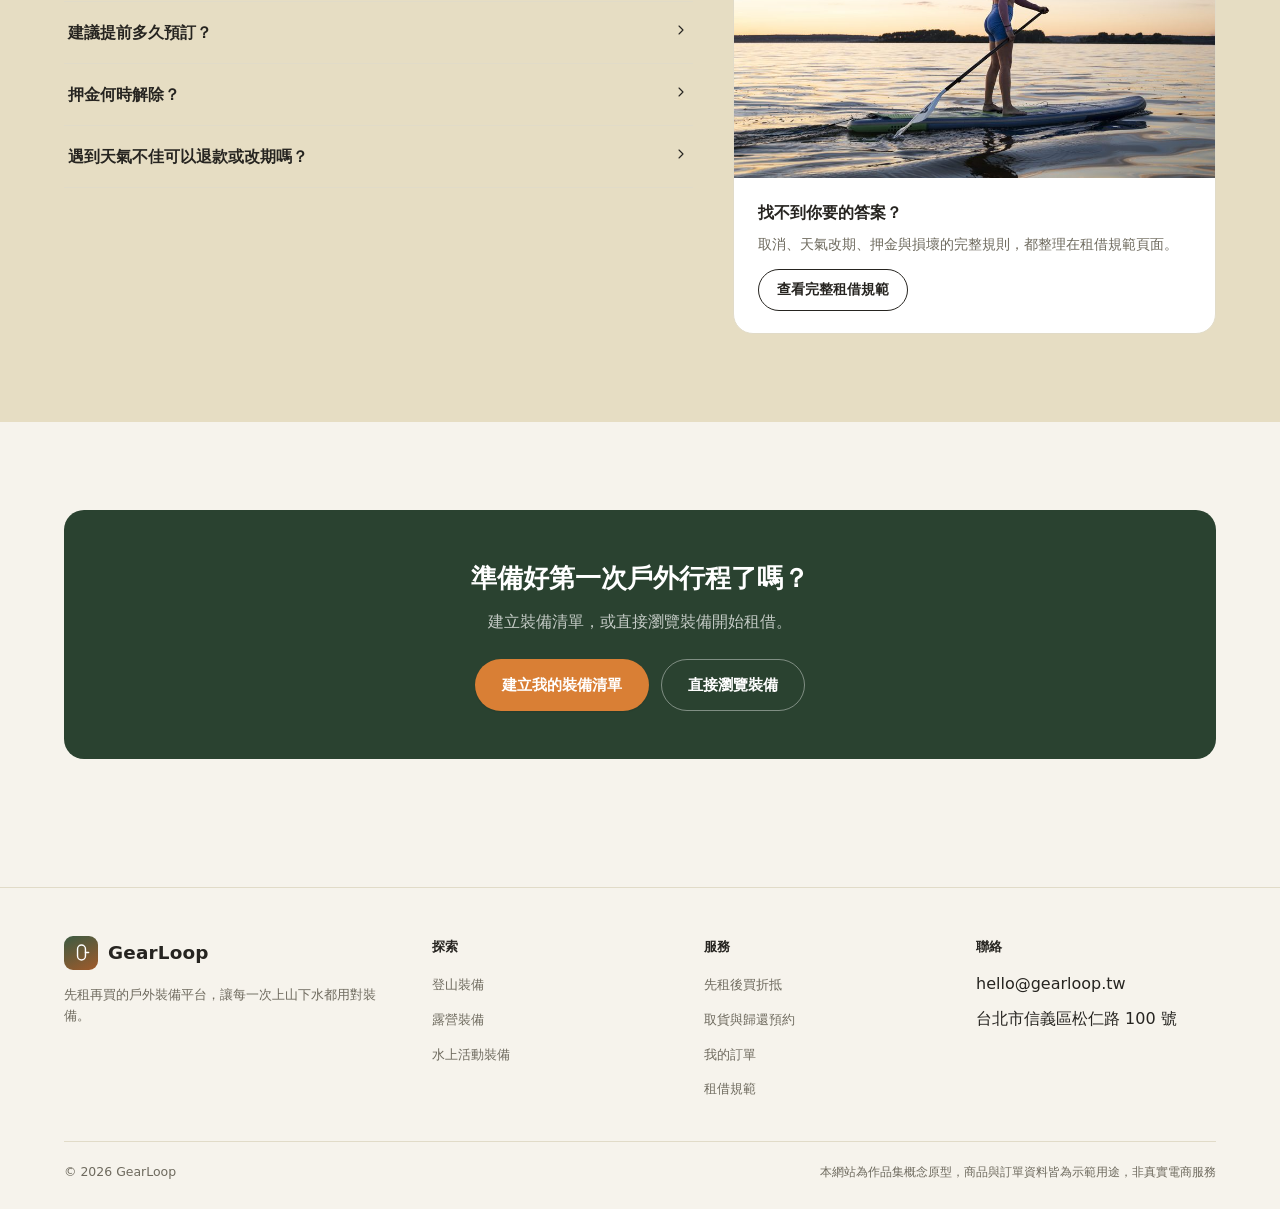
==== commit 62d7b51a: "Fix GearLoop inventory, checkout, orders, credits, and checklist flows" ====
--- a/index.html
+++ b/index.html
@@ -9,6 +9,12 @@
 <link rel="stylesheet" href="css/style.css">
 </head>
 <body>
+
+<noscript>
+  <div class="empty-state" style="max-width:640px; margin:32px auto">
+    <p>此頁面部分功能（購物車數量、常見問題展開）需要啟用 JavaScript，請啟用 JavaScript 以獲得完整體驗。</p>
+  </div>
+</noscript>
 
 <header class="site-header">
   <div class="container">
--- a/css/style.css
+++ b/css/style.css
@@ -137,7 +137,7 @@
 
 .header-actions { display: flex; align-items: center; gap: 10px; }
 .icon-btn {
-  width: 40px; height: 40px;
+  width: 44px; height: 44px;
   border-radius: 50%;
   border: 1px solid var(--color-border);
   background: var(--color-surface);
@@ -160,7 +160,7 @@
 
 .menu-toggle {
   display: none;
-  width: 40px; height: 40px;
+  width: 44px; height: 44px;
   border-radius: 50%;
   border: 1px solid var(--color-border);
   background: var(--color-surface);
@@ -1520,7 +1520,9 @@
 .wizard-steps {
   display: flex;
   gap: 8px;
-  margin-bottom: 32px;
+  margin: 0 0 32px;
+  padding: 0;
+  list-style: none;
 }
 .wizard-step {
   flex: 1;
@@ -1588,6 +1590,7 @@
 .completion-label { font-size: 0.76rem; color: var(--color-muted); margin-top: 2px; }
 .completion-bar { height: 8px; border-radius: 999px; background: var(--color-border); overflow: hidden; margin-top: 18px; }
 .completion-bar-fill { height: 100%; background: linear-gradient(90deg, var(--color-forest), var(--color-accent)); border-radius: 999px; transition: width 0.3s ease; }
+.completion-breakdown { display: flex; flex-wrap: wrap; gap: 16px; margin-top: 14px; font-size: 0.8rem; color: var(--color-muted); }
 
 .checklist-group { margin-bottom: 28px; }
 .checklist-group-title { font-size: 1rem; margin-bottom: 12px; }
